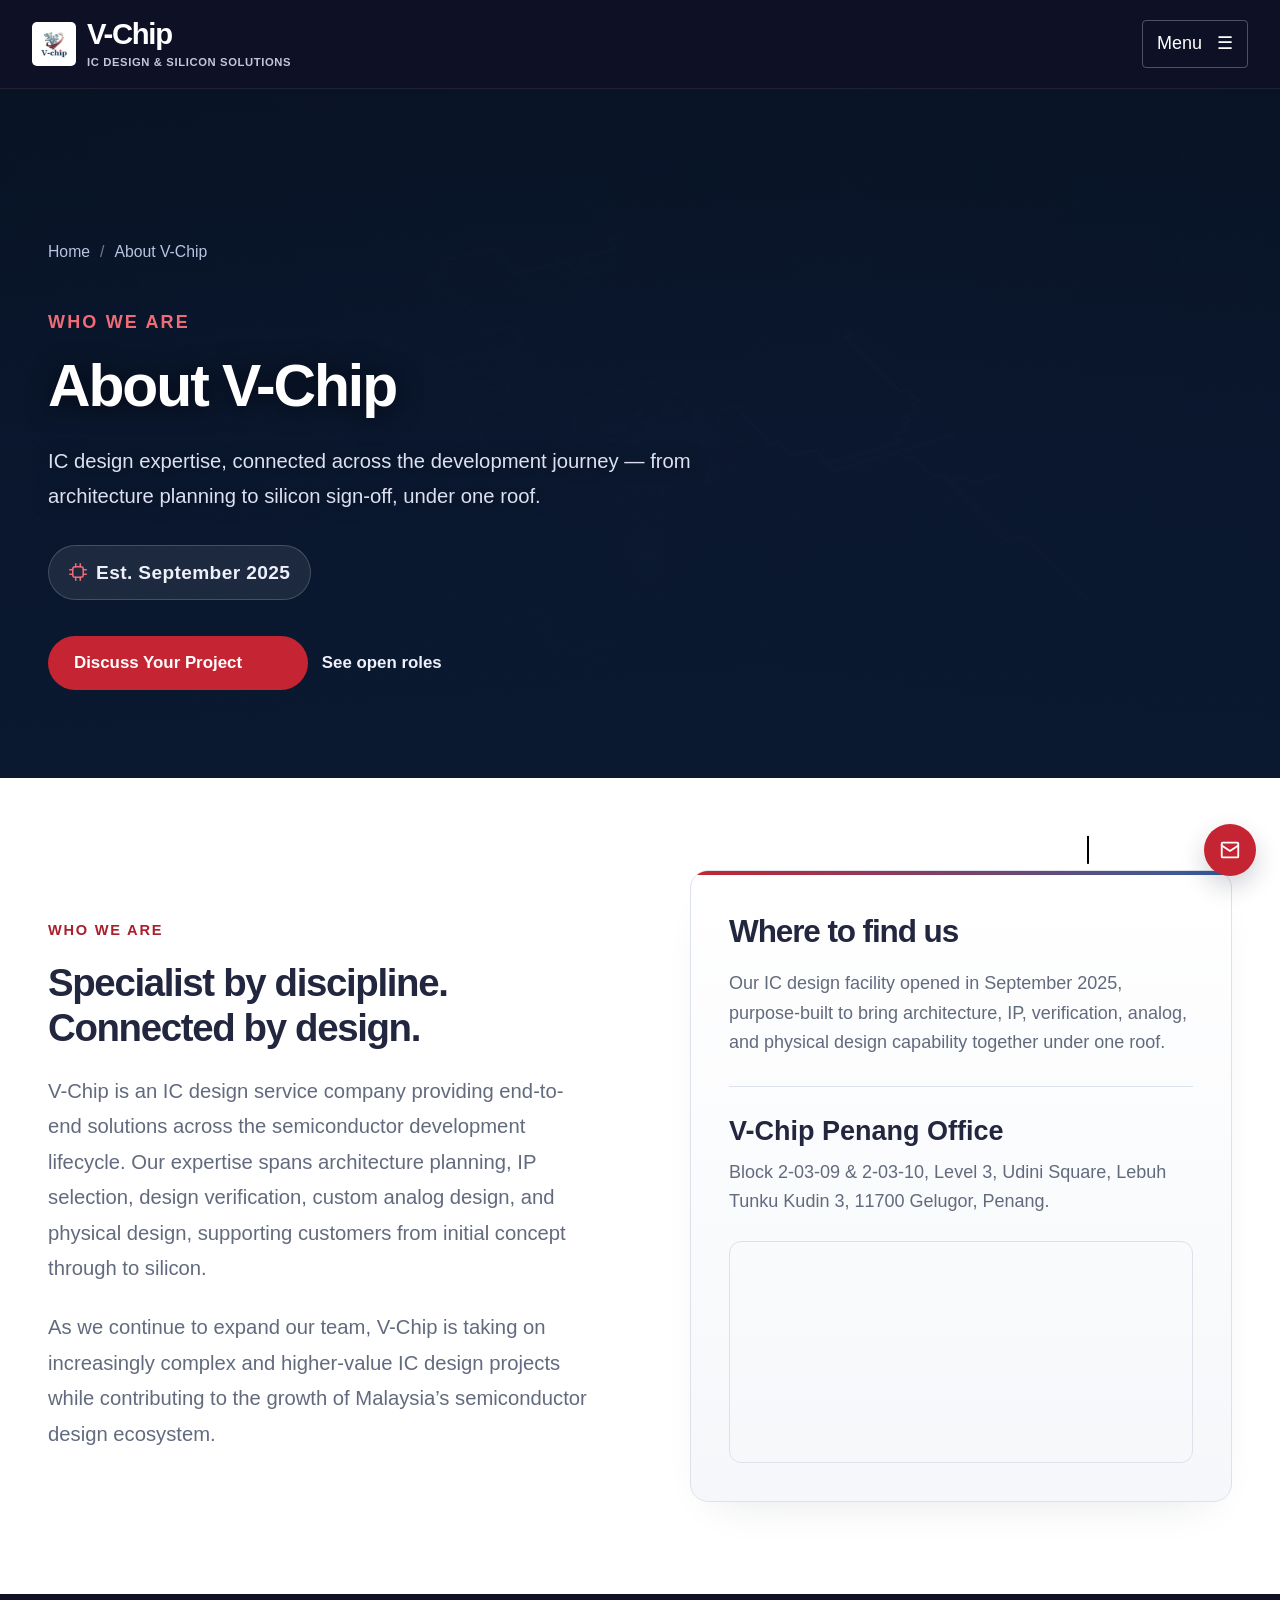
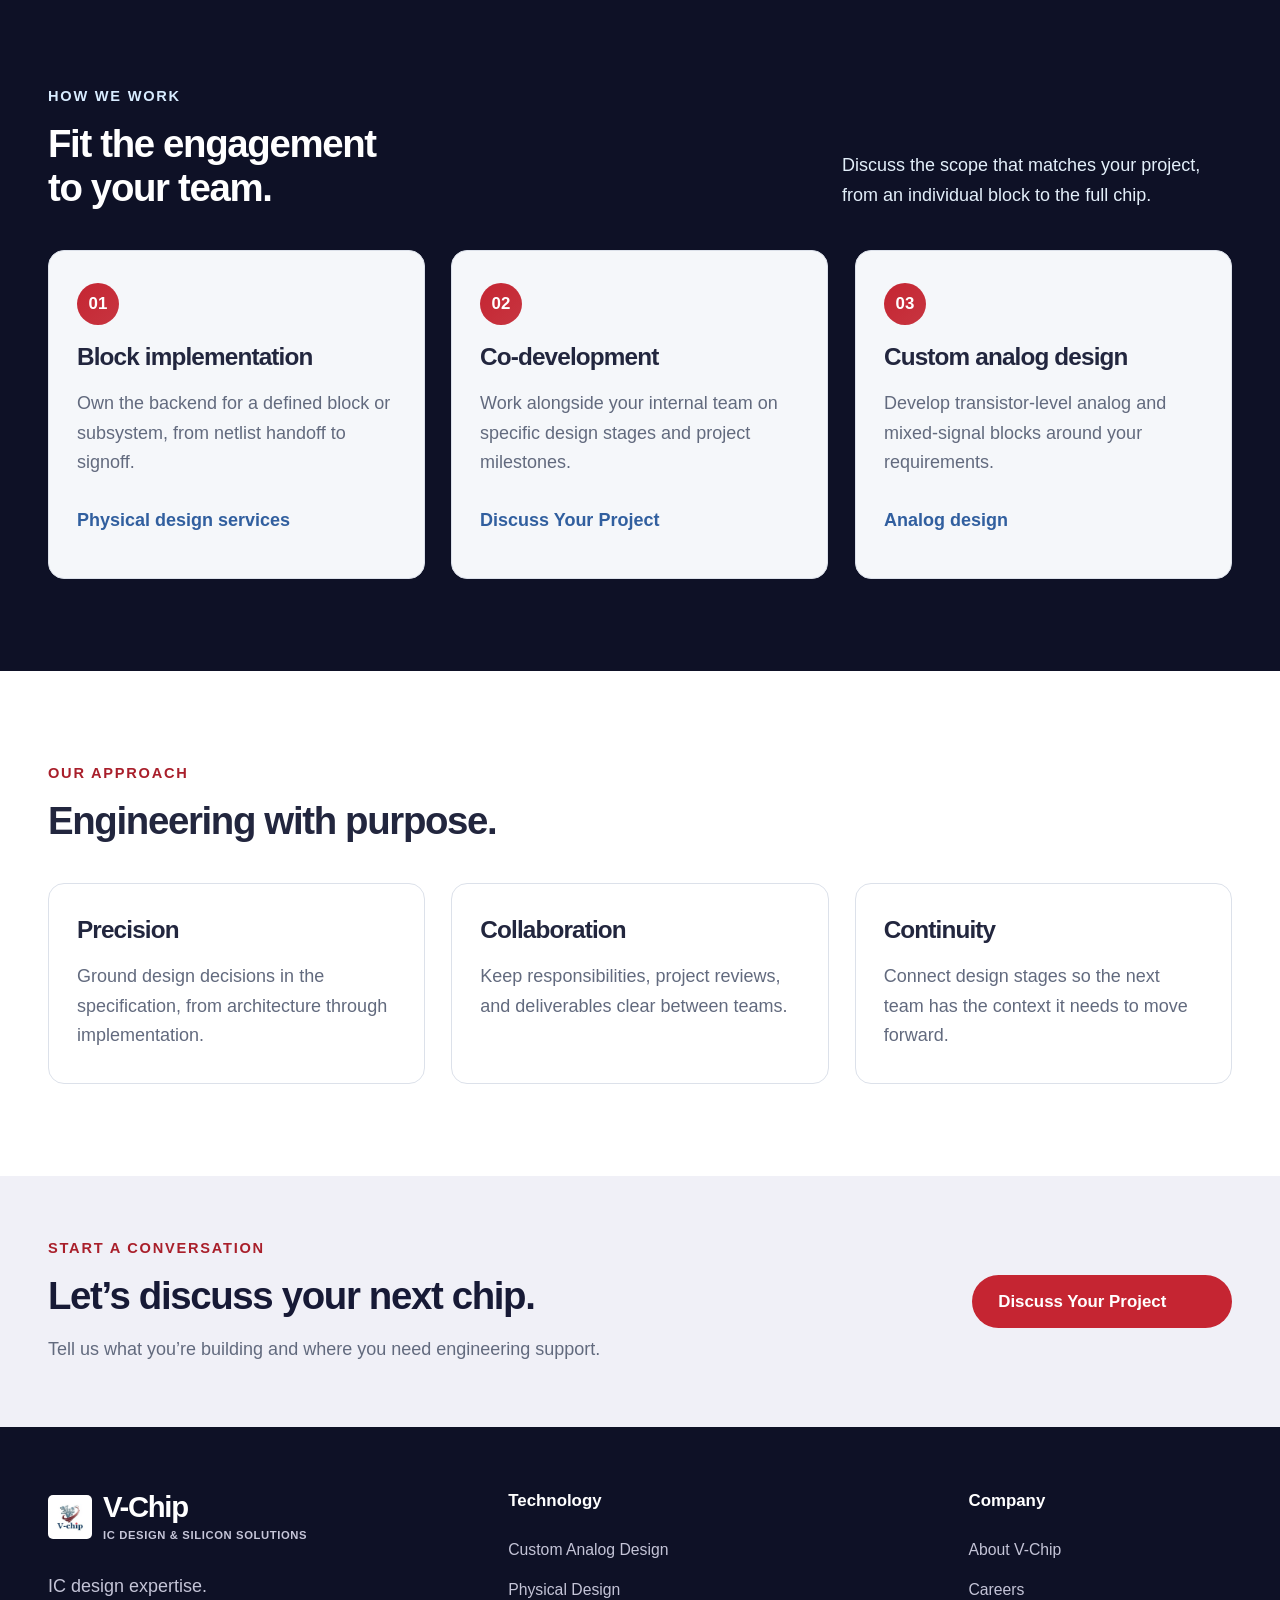
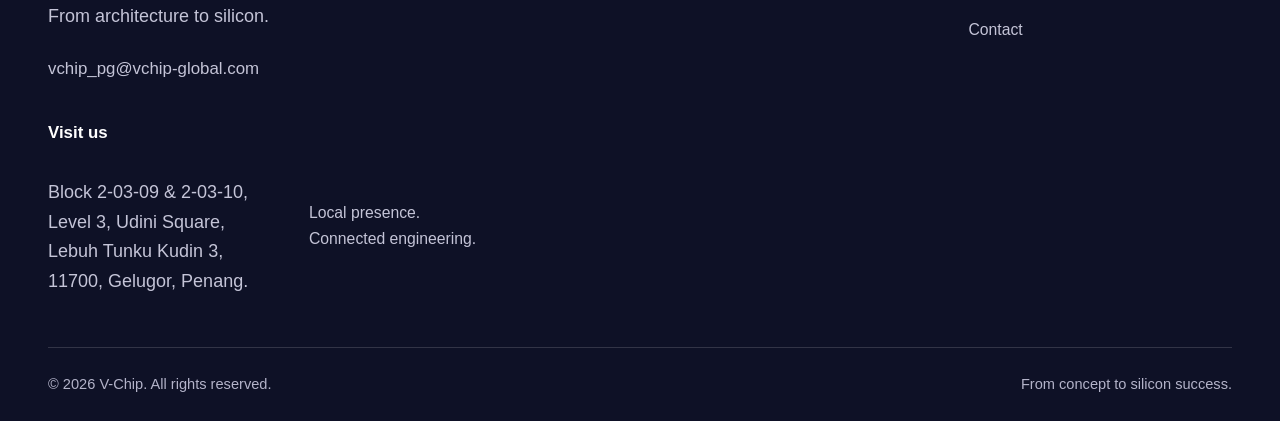
==== about.html @ e82d1b98 "CHange about page" ====
<!DOCTYPE html>
<html lang="en">
  <head>
    <meta charset="utf-8">
    <meta name="viewport" content="width=device-width,initial-scale=1">
    <title>About V-Chip | V-Chip</title>
    <meta
      name="description"
      content="Meet V-Chip, an IC design and silicon solutions company offering turnkey and co-development engagement models across the full chip development lifecycle."
   >
    <meta name="theme-color" content="#102d50">
    <link rel="icon" type="image/png" href="assets/images/favicon.png">
    <link rel="stylesheet" href="styles.css">
    <script src="site.js" defer></script>
  </head>
  <body>
    <a class="skip-link" href="#main">Skip to content</a>
    <header class="site-header">
      <div class="container header-inner">
        <a class="brand" href="index.html" aria-label="V-Chip home"
          ><img
            src="assets/images/vchip-logo.jpeg"
            alt=""
            width="44"
            height="44"
         ><span
            >V-Chip<span class="brand-caption"
              >IC DESIGN &amp; SILICON SOLUTIONS</span
            ></span
          ></a
        >
        <button
          class="menu-toggle"
          type="button"
          aria-expanded="false"
          aria-controls="site-navigation"
          hidden
        >
          Menu <span aria-hidden="true">☰</span>
        </button>
        <nav
          class="site-navigation"
          id="site-navigation"
          aria-label="Main navigation"
        >
          <div class="mobile-menu-heading">
            <span>Explore V-Chip</span
            ><button type="button" class="menu-close" hidden>
              Close <span aria-hidden="true">×</span>
            </button>
          </div>
          <ul class="nav-list">
            <li><a href="index.html">Home</a></li>
            <li class="nav-group">
              <span class="nav-label">Technology</span
              ><button
                class="dropdown-toggle"
                type="button"
                aria-expanded="false"
                aria-controls="technology-links"
                hidden
              >
                Technology <span class="chevron" aria-hidden="true"></span>
              </button>
              <ul class="dropdown" id="technology-links">
                <li>
                  <a href="architecture-planning.html">Architecture Planning</a>
                </li>
                <li>
                  <a href="ip-selection.html">IP Selection &amp; Integration</a>
                </li>
                <li>
                  <a href="design-verification.html">Design Verification</a>
                </li>
                <li><a href="analog-design.html">Custom Analog Design</a></li>
                <li><a href="physical-design.html">Physical Design</a></li>
                <li>
                  <a href="ip-product-development.html"
                    >IP &amp; Product Development</a
                  >
                </li>
                <li><a href="chip-design.html">Chip Design Services</a></li>
              </ul>
            </li>
            <li class="nav-group section-current">
              <span class="nav-label">Company</span
              ><button
                class="dropdown-toggle"
                type="button"
                aria-expanded="false"
                aria-controls="company-links"
                hidden
              >
                Company <span class="chevron" aria-hidden="true"></span>
              </button>
              <ul class="dropdown" id="company-links">
                <li>
                  <a href="about.html" aria-current="page">About V-Chip</a>
                </li>
                <li><a href="careers.html">Careers</a></li>
              </ul>
            </li>
            <li><a href="contact.html">Contact</a></li>
          </ul>
          <a class="button button-small" href="contact.html"
            >Discuss Your Project
            <svg
              class="link-arrow"
              aria-hidden="true"
              focusable="false"
              viewBox="0 0 24 24"
            >
              <path d="M7 17 17 7M7 7h10v10"></path></svg
          ></a>
        </nav>
      </div>
    </header>
    <main id="main" tabindex="-1">
      <section class="page-hero page-hero-video page-hero-video--about">
        <video
          class="hero-video-media"
          poster="assets/images/about-hero-poster.jpg"
          autoplay
          muted
          loop
          playsinline
        >
          <source src="assets/videos/about-hero.mp4" type="video/mp4">
        </video>
        <div class="container">
          <nav class="breadcrumb" aria-label="Breadcrumb">
            <ol>
              <li><a href="index.html">Home</a></li>
              <li aria-current="page">About V-Chip</li>
            </ol>
          </nav>
          <p class="eyebrow">Who we are</p>
          <h1>About V-Chip</h1>
          <p class="lede">
            IC design expertise, connected across the development
            journey&nbsp;&mdash; from architecture planning to silicon
            sign-off, under one roof.
          </p>
          <div class="hero-badge-row">
            <span class="hero-badge">
              <svg aria-hidden="true" viewBox="0 0 24 24">
                <rect x="5" y="5" width="14" height="14" rx="3"></rect>
                <path
                  d="M9 1v4M15 1v4M9 19v4M15 19v4M1 9h4M19 9h4M1 15h4M19 15h4"
                ></path>
              </svg>
              Est. September 2025
            </span>
          </div>
          <div class="button-row">
            <a class="button" href="contact.html"
              >Discuss Your Project
              <svg
                class="link-arrow"
                aria-hidden="true"
                focusable="false"
                viewBox="0 0 24 24"
              >
                <path d="M7 17 17 7M7 7h10v10"></path></svg
            ></a>
            <a class="hero-contact" href="careers.html"
              >See open roles
              <svg
                class="link-arrow"
                aria-hidden="true"
                focusable="false"
                viewBox="0 0 24 24"
              >
                <path d="M7 17 17 7M7 7h10v10"></path></svg
            ></a>
          </div>
        </div>
      </section>
      <section class="section">
        <div class="container company-grid">
          <div>
            <p class="eyebrow">Who we are</p>
            <h2>Specialist by discipline.<br>Connected by design.</h2>
            <p class="section-copy">
              V-Chip is an IC design service company
              providing end-to-end solutions across the semiconductor development lifecycle.
              Our expertise spans architecture planning, IP selection, design verification,
              custom analog design, and physical design, supporting customers from
              initial concept through to silicon.
            </p>
            <p class="section-copy">
              As we continue to expand our team,
              V-Chip is taking on increasingly complex and
              higher-value IC design projects while contributing
              to the growth of Malaysia’s semiconductor design ecosystem.
            </p>
          </div>
          <div class="company-facts">
            <h2>Where to find us</h2>
            <p>
              Our IC design facility opened in September 2025,
              purpose-built to bring architecture, IP, verification, analog,
              and physical design capability together under one roof.
            </p>
            <div class="location-note">
              <strong>V-Chip Penang Office</strong>
              <span
                >Block 2-03-09 &amp; 2-03-10, Level 3, Udini Square, Lebuh
                Tunku Kudin 3, 11700 Gelugor, Penang.</span
              >
              <div class="location-map">
                <iframe
                  src="https://www.google.com/maps?q=Block+2-03-09+%26+2-03-10%2C+Level+3%2C+Udini+Square%2C+Lebuh+Tunku+Kudin+3%2C+11700+Gelugor%2C+Penang&output=embed"
                  loading="lazy"
                  referrerpolicy="no-referrer-when-downgrade"
                  title="Map showing the V-Chip Penang office at Udini Square, Gelugor"
                ></iframe>
              </div>
            </div>
          </div>
        </div>
      </section>
      <section class="section section-band-blue section-band-navy">
        <div class="container">
          <div class="section-heading">
            <div>
              <p class="eyebrow">How we work</p>
              <h2>Fit the engagement<br>to your team.</h2>
            </div>
            <p>
              Discuss the scope that matches your project, from an individual
              block to the full chip.
            </p>
          </div>
          <div class="engagement-grid engagement-grid--cards">
            <article>
              <span class="step-number">01</span>
              <h3>Block implementation</h3>
              <p>
                Own the backend for a defined block or subsystem, 
                from netlist handoff to signoff.
              </p>
              <a class="text-link" href="physical-design.html"
                >Physical design services
                <svg
                  class="link-arrow"
                  aria-hidden="true"
                  focusable="false"
                  viewBox="0 0 24 24"
                >
                  <path d="M7 17 17 7M7 7h10v10"></path></svg
              ></a>
            </article>
            <article>
              <span class="step-number">02</span>
              <h3>Co-development</h3>
              <p>
                Work alongside your internal team on specific design stages and
                project milestones.
              </p>
              <a class="text-link" href="contact.html"
                >Discuss Your Project
                <svg
                  class="link-arrow"
                  aria-hidden="true"
                  focusable="false"
                  viewBox="0 0 24 24"
                >
                  <path d="M7 17 17 7M7 7h10v10"></path></svg
              ></a>
            </article>
            <article>
              <span class="step-number">03</span>
              <h3>Custom analog design</h3>
              <p>
                Develop transistor-level analog and mixed-signal blocks around
                your requirements.
              </p>
              <a class="text-link" href="analog-design.html"
                >Analog design
                <svg
                  class="link-arrow"
                  aria-hidden="true"
                  focusable="false"
                  viewBox="0 0 24 24"
                >
                  <path d="M7 17 17 7M7 7h10v10"></path></svg
              ></a>
            </article>
          </div>
        </div>
      </section>
      <section class="section">
        <div class="container">
          <div class="section-heading">
            <div>
              <p class="eyebrow">Our approach</p>
              <h2>Engineering with purpose.</h2>
            </div>
          </div>
          <div class="engagement-grid engagement-grid--cards engagement-grid--values">
            <article>
              <h3>Precision</h3>
              <p>
                Ground design decisions in the specification, from architecture
                through implementation.
              </p>
            </article>
            <article>
              <h3>Collaboration</h3>
              <p>
                Keep responsibilities, project reviews, and deliverables clear
                between teams.
              </p>
            </article>
            <article>
              <h3>Continuity</h3>
              <p>
                Connect design stages so the next team has the context it needs
                to move forward.
              </p>
            </article>
          </div>
        </div>
      </section>
      <section class="cta-band">
        <div class="container cta-inner">
          <div>
            <p class="eyebrow">Start a conversation</p>
            <h2>Let’s discuss your next chip.</h2>
            <p>
              Tell us what you’re building and where you need engineering
              support.
            </p>
          </div>
          <a class="button" href="contact.html"
            >Discuss Your Project
            <svg
              class="link-arrow"
              aria-hidden="true"
              focusable="false"
              viewBox="0 0 24 24"
            >
              <path d="M7 17 17 7M7 7h10v10"></path></svg
          ></a>
        </div>
      </section>
    </main>
    <footer class="site-footer">
      <div class="container">
        <div class="footer-grid">
          <div class="footer-brand">
            <a class="brand" href="index.html" aria-label="V-Chip home"
              ><img
                src="assets/images/vchip-logo.jpeg"
                alt=""
                width="44"
                height="44"
             ><span
                >V-Chip<span class="brand-caption"
                  >IC DESIGN &amp; SILICON SOLUTIONS</span
                ></span
              ></a
            >
            <p>IC design expertise.<br>From architecture to silicon.</p>
            <a
              class="footer-email"
              href="mailto:vchip_pg@vchip-global.com?subject=V-Chip%20Project%20Enquiry"
              >vchip_pg@vchip-global.com</a
            >
          </div>
          <div>
            <h2>Technology</h2>
            <ul>
              <li>
                <a href="architecture-planning.html">Architecture Planning</a>
              </li>
              <li>
                <a href="ip-selection.html">IP Selection &amp; Integration</a>
              </li>
              <li>
                <a href="design-verification.html">Design Verification</a>
              </li>
              <li><a href="analog-design.html">Custom Analog Design</a></li>
              <li><a href="physical-design.html">Physical Design</a></li>
              <li>
                <a href="ip-product-development.html"
                  >IP &amp; Product Development</a
                >
              </li>
              <li><a href="chip-design.html">Chip Design Services</a></li>
            </ul>
          </div>
          <div>
            <h2>Company</h2>
            <ul>
              <li><a href="about.html">About V-Chip</a></li>
              <li><a href="careers.html">Careers</a></li>
              <li><a href="contact.html">Contact</a></li>
            </ul>
          </div>
          <div>
            <h2>Visit us</h2>
            <p>Block 2-03-09 & 2-03-10, Level 3, Udini Square, Lebuh Tunku Kudin 3, 11700, Gelugor, Penang.</p>
            <p class="footer-location">
              Local presence.<br>Connected engineering.
            </p>
          </div>
        </div>
        <div class="footer-bottom">
          <p>© 2026 V-Chip. All rights reserved.</p>
          <span>From concept to silicon success.</span>
        </div>
      </div>
    </footer>
    <span class="floating-contact-label" aria-hidden="true"
      ><span class="floating-contact-label-text">Contact Us</span></span
    >
    <div class="floating-actions">
      <button
        class="floating-action floating-top"
        type="button"
        data-scroll-top
        aria-label="Scroll to top"
        hidden
      >
        <svg aria-hidden="true" viewBox="0 0 24 24">
          <path d="M12 19V5M5 12l7-7 7 7"></path>
        </svg>
      </button>
      <a
        class="floating-action floating-contact"
        href="contact.html"
        aria-label="Contact us"
      >
        <svg aria-hidden="true" viewBox="0 0 24 24">
          <path
            d="M4 4h16a1 1 0 0 1 1 1v14a1 1 0 0 1-1 1H4a1 1 0 0 1-1-1V5a1 1 0 0 1 1-1Z"
          ></path>
          <path d="m3 7 9 6 9-6"></path>
        </svg>
      </a>
    </div>
  </body>
</html>
---- styles.css ----
:root {
  --font-primary: "Segoe UI", Arial, sans-serif;
  --navy: #102d50;
  --navy-dark: #0a2039;
  --blue: #225d96;
  --blue-light: #c7ddf2;
  --red: #a8252d;
  --red-hover: #891b22;
  --text: #172c43;
  --muted: #526477;
  --line: #d7e1e9;
  --surface: #f3f7fa;
  --white: #fff;
  --radius: 6px;
  --container: 1240px;
  --motion-fast: 180ms ease;
  --motion-smooth: 260ms cubic-bezier(0.2, 0.7, 0.2, 1);
  --motion-reveal: 3s cubic-bezier(0.2, 0.7, 0.2, 1);
}
*,
*::before,
*::after {
  box-sizing: border-box;
}
html {
  font-size: 112.5%;
  scroll-behavior: smooth;
  scroll-padding-top: 7rem;
}
body {
  margin: 0;
  font-family: var(--font-primary);
  font-size: 1rem;
  line-height: 1.65;
  color: var(--text);
  background: var(--white);
}
body.menu-open {
  overflow: hidden;
}
@media (max-width: 480px) {
  html {
    font-size: 106.25%;
  }
}
h1,
h2,
h3,
p,
figure,
ul,
ol,
dl,
dd {
  margin: 0;
}
h1,
h2,
h3 {
  line-height: 1.15;
  font-weight: 650;
  letter-spacing: -0.035em;
  text-wrap: balance;
}
h1 {
  font-size: clamp(2.5rem, 4.6vw, 4.5rem);
}
h2 {
  font-size: clamp(2rem, 3vw, 3rem);
}
h3 {
  font-size: 1.35rem;
  letter-spacing: -0.025em;
}
a {
  color: inherit;
  text-decoration: none;
}
button,
input,
select,
textarea {
  font: inherit;
  color: inherit;
}
button {
  cursor: pointer;
}
img {
  display: block;
  max-width: 100%;
  height: auto;
}
button,
a {
  -webkit-tap-highlight-color: transparent;
}
[hidden] {
  display: none !important;
}
:focus-visible {
  outline: 3px solid #2675b9;
  outline-offset: 5px;
  border-radius: 2px;
}
.site-footer :focus-visible,
.cta-band :focus-visible {
  outline-color: #9dccfa;
}
main:focus {
  outline: none;
}
.container {
  width: min(var(--container), calc(100% - 96px));
  margin-inline: auto;
}
.section {
  padding-block: 92px;
}
.section-tint,
.news-section {
  background: var(--surface);
}
.eyebrow {
  display: flex;
  align-items: center;
  gap: 12px;
  color: var(--blue);
  font-size: 0.8125rem;
  font-weight: 700;
  letter-spacing: 0.12em;
  line-height: 1.5;
  text-transform: uppercase;
  margin-bottom: 20px;
}
.eyebrow-line {
  width: 26px;
  height: 2px;
  background: var(--red);
}
.lede,
.section-copy {
  font-size: 1.125rem;
  color: var(--muted);
  line-height: 1.75;
}
.section-copy {
  margin-top: 24px;
  max-width: 55ch;
}
.section-heading {
  display: flex;
  justify-content: space-between;
  align-items: flex-end;
  gap: 48px;
  margin-bottom: 40px;
}
.section-heading > p {
  color: var(--muted);
  max-width: 390px;
}
.section-heading .eyebrow {
  margin-bottom: 14px;
}
.text-link {
  display: inline-flex;
  align-items: center;
  gap: 20px;
  padding-block: 10px;
  min-height: 44px;
  font-weight: 650;
  color: var(--blue);
  transition:
    color var(--motion-fast),
    transform var(--motion-smooth);
}
.text-link:hover {
  text-decoration: underline;
  text-underline-offset: 5px;
  transform: translateX(3px);
}
.button {
  display: inline-flex;
  align-items: center;
  justify-content: center;
  gap: 22px;
  min-height: 50px;
  padding: 13px 22px;
  border: 1px solid transparent;
  border-radius: var(--radius);
  background: var(--red);
  color: #fff;
  font-weight: 650;
  font-size: 0.9375rem;
  line-height: 1.4;
  text-align: center;
  transition:
    color var(--motion-fast),
    background-color var(--motion-fast),
    border-color var(--motion-fast),
    box-shadow var(--motion-smooth),
    transform var(--motion-smooth);
}
.button:hover {
  background: var(--red-hover);
  box-shadow: 0 8px 20px #171a3624;
  transform: translateY(-2px);
}
.button:active {
  box-shadow: none;
  transform: translateY(0);
}
.button-secondary {
  color: var(--navy);
  border-color: #aebecb;
  background: transparent;
}
.button-secondary:hover {
  background: #e7eff5;
}
.button-small {
  font-size: 0.875rem;
  padding: 12px 17px;
  min-height: 44px;
  gap: 14px;
}
.button-row {
  display: flex;
  gap: 14px;
  flex-wrap: wrap;
}
.skip-link {
  position: fixed;
  top: 10px;
  left: 20px;
  z-index: 200;
  padding: 12px 20px;
  background: #fff;
  color: var(--navy);
  transform: translateY(-160%);
  box-shadow: 0 2px 12px #102d5020;
  transition: transform var(--motion-smooth);
}
.skip-link:focus {
  transform: translateY(0);
}
/* Progressive navigation: all links remain visible when scripts are unavailable. */
.site-header {
  position: relative;
  z-index: 50;
  background: #fff;
  border-bottom: 1px solid var(--line);
}
.site-header.enhanced {
  position: sticky;
  top: 0;
}
.site-header .container {
  width: 100%;
  max-width: none;
  margin-inline: 0;
  padding-inline: 32px;
}
.header-inner {
  display: flex;
  align-items: center;
  justify-content: space-between;
  gap: 28px;
  min-height: 88px;
}
.brand {
  display: inline-flex;
  align-items: center;
  gap: 11px;
  flex-shrink: 0;
  font-size: 1.625rem;
  font-weight: 750;
  line-height: 1.1;
  letter-spacing: -0.045em;
}
.brand img {
  width: 44px;
  height: 44px;
  object-fit: contain;
  border-radius: 3px;
}
.brand-caption {
  display: block;
  margin-top: 5px;
  font-size: 0.625rem;
  letter-spacing: 0.055em;
  font-weight: 650;
  line-height: 1.3;
}
.site-navigation {
  display: flex;
  align-items: center;
  gap: 25px;
}
.nav-list,
.dropdown {
  list-style: none;
  padding: 0;
}
.nav-list {
  display: flex;
  align-items: flex-start;
  gap: 21px;
}
.nav-list > li > a,
.nav-label,
.dropdown-toggle {
  display: flex;
  align-items: center;
  gap: 8px;
  min-height: 48px;
  padding: 8px 0;
  font-size: 0.9375rem;
  font-weight: 550;
  white-space: nowrap;
  transition: color var(--motion-fast);
}
.dropdown-toggle {
  border: 0;
  background: none;
}
.nav-label {
  font-weight: 700;
}
.nav-group {
  position: relative;
}
.chevron {
  width: 6px;
  height: 6px;
  border-right: 1.5px solid;
  border-bottom: 1.5px solid;
  transform: rotate(45deg);
  margin: -3px 2px 0 3px;
  transition:
    transform var(--motion-smooth),
    margin var(--motion-smooth);
}
.dropdown-toggle[aria-expanded="true"] .chevron {
  transform: rotate(225deg);
  margin-top: 3px;
}
.nav-list a:hover,
.dropdown-toggle:hover {
  color: var(--red);
}
.nav-list a[aria-current="page"] {
  color: var(--red);
  text-decoration: underline;
  text-decoration-thickness: 2px;
  text-underline-offset: 8px;
}
.section-current > .dropdown-toggle {
  color: var(--red);
}
.dropdown a {
  display: block;
  font-size: 0.9375rem;
  padding: 10px 14px;
  min-height: 44px;
  border-radius: 3px;
  transition:
    color var(--motion-fast),
    background-color var(--motion-fast),
    transform var(--motion-smooth);
}
.dropdown a:hover {
  background: var(--surface);
  transform: translateX(3px);
}
.enhanced .nav-label {
  display: none;
}
.enhanced .nav-list {
  align-items: center;
}
.enhanced .dropdown {
  position: absolute;
  top: calc(100% + 10px);
  left: -18px;
  width: 300px;
  max-height: calc(100dvh - 120px);
  overflow: auto;
  background: #fff;
  padding: 10px;
  border: 1px solid var(--line);
  border-radius: var(--radius);
  box-shadow: 0 14px 35px #102d501a;
}
.menu-toggle,
.mobile-menu-heading {
  display: none;
}
.site-header:not(.enhanced) .header-inner {
  align-items: flex-start;
  padding-block: 24px;
  flex-wrap: wrap;
}
.site-header:not(.enhanced) .site-navigation {
  align-items: flex-start;
  flex-wrap: wrap;
}
.site-header:not(.enhanced) .nav-list {
  flex-wrap: wrap;
}
.site-header:not(.enhanced) .dropdown {
  padding-left: 10px;
  border-left: 1px solid var(--line);
}
/* Homepage */
.home-hero {
  background: linear-gradient(110deg, #fff 38%, #f2f6fa 100%);
  padding: 72px 0 64px;
}
.hero-grid {
  display: grid;
  grid-template-columns: 1.08fr 1fr;
  gap: 60px;
  align-items: center;
}
.hero-copy h1 {
  font-size: clamp(2.75rem, 4.7vw, 4.5rem);
  letter-spacing: -0.055em;
  line-height: 1.08;
}
.hero-copy h1 span {
  color: var(--blue);
}
.hero-copy .lede {
  margin: 26px 0 30px;
  max-width: 48ch;
}
.hero-location {
  margin-top: 32px;
  font-size: 0.875rem;
  color: var(--muted);
}
.hero-location span {
  margin-right: 7px;
  color: var(--blue);
}
.hero-diagram {
  background: var(--navy);
  color: #c6d9ed;
  border-radius: 8px;
  box-shadow: 0 18px 40px #102d5012;
  overflow: hidden;
}
.diagram-heading {
  display: flex;
  justify-content: space-between;
  gap: 16px;
  padding: 23px 25px 18px;
  border-bottom: 1px solid #345578;
  font: 600 0.6875rem/1.5 var(--font-primary);
  letter-spacing: 0.055em;
}
.hero-diagram img {
  width: 100%;
}
.hero-diagram figcaption {
  border-top: 1px solid #345578;
  padding: 18px 25px;
  font-size: 0.875rem;
}
.highlights {
  border-block: 1px solid var(--line);
}
.highlights-grid {
  display: grid;
  grid-template-columns: repeat(3, 1fr);
  padding-block: 30px;
}
.highlights-grid > div {
  padding-left: 30px;
  border-left: 1px solid var(--line);
}
.highlights-grid > div:first-child {
  padding-left: 0;
  border-left: 0;
}
.highlight-label {
  display: block;
  color: var(--muted);
  font-size: 0.8125rem;
  margin-bottom: 5px;
}
.highlights strong {
  font-size: 1.0625rem;
  font-weight: 600;
}
.capability-grid {
  display: grid;
  grid-template-columns: repeat(3, 1fr);
  border-top: 1px solid var(--line);
  border-left: 1px solid var(--line);
}
.capability-card {
  position: relative;
  display: flex;
  flex-direction: column;
  padding: 30px;
  gap: 32px;
  border-bottom: 1px solid var(--line);
  border-right: 1px solid var(--line);
  min-height: 226px;
  transition:
    background-color var(--motion-fast),
    border-color var(--motion-fast),
    box-shadow var(--motion-smooth),
    transform var(--motion-smooth);
}
.capability-card:hover {
  background: var(--surface);
  transform: translateY(-3px);
}
.card-number {
  font-family: var(--font-primary);
  font-size: 0.75rem;
  font-weight: 600;
  color: var(--muted);
  letter-spacing: 0.06em;
}
.capability-card h3 {
  font-size: 1.35rem;
  max-width: 18ch;
  padding-right: 16px;
}
.capability-card p {
  color: var(--muted);
  margin-top: 12px;
  font-size: 0.9375rem;
}
.card-arrow {
  position: absolute;
  top: 24px;
  right: 25px;
  color: var(--blue);
  font-size: 1.5rem;
}
.capability-featured {
  grid-column: 1/-1;
  min-height: 148px;
  background: var(--navy);
  color: #fff;
  flex-direction: row;
  align-items: center;
  gap: 65px;
}
.capability-featured:hover {
  background: var(--navy-dark);
}
.capability-featured h3 {
  max-width: none;
  font-size: 1.65rem;
}
.capability-featured .card-number,
.capability-featured p,
.capability-featured .card-arrow {
  color: var(--blue-light);
}
.capability-featured .card-arrow {
  top: 50%;
  transform: translateY(-50%);
  right: 32px;
}
.process-section {
  background: var(--navy);
  color: #fff;
}
.process-section .eyebrow {
  color: #a6c9ec;
}
.process-section .section-heading > p {
  color: #c6d9ed;
}
.process-grid {
  display: grid;
  grid-template-columns: repeat(4, 1fr);
  gap: 32px;
  padding: 0;
  list-style: none;
}
.process-grid li {
  border-top: 1px solid #597795;
  padding-top: 24px;
}
.step-number {
  display: block;
  font: 0.875rem/1.4 var(--font-primary);
  letter-spacing: 0.05em;
  color: var(--blue);
  margin-bottom: 28px;
}
.process-grid .step-number {
  color: #a6c9ec;
}
.process-grid p {
  margin-top: 16px;
  color: #c6d9ed;
}
.company-grid {
  display: grid;
  grid-template-columns: 1fr 1fr;
  align-items: center;
  gap: 100px;
}
.company-grid .text-link {
  margin-top: 22px;
}
.applications-panel {
  padding: 38px 40px;
  background: var(--surface);
  border-left: 3px solid var(--blue);
}
.applications-panel h3 {
  font-size: 1.875rem;
}
.application-list {
  display: flex;
  flex-wrap: wrap;
  gap: 10px;
  margin-top: 28px;
  padding: 0;
  list-style: none;
}
.application-list li {
  padding: 9px 14px;
  border: 1px solid #bdcddd;
  background: #fff;
  font-size: 0.9375rem;
}
.news-feature {
  display: grid;
  grid-template-columns: 230px 1fr;
  gap: 50px;
  padding: 36px 0;
  border-block: 1px solid var(--line);
}
.news-dateline {
  display: flex;
  flex-direction: column;
  align-items: flex-start;
  gap: 10px;
  color: var(--muted);
  font-size: 0.875rem;
}
.news-dateline > span:first-child {
  color: var(--red);
  font-weight: 650;
}
.news-copy h2,
.news-copy h3 {
  max-width: 800px;
  font-size: clamp(1.5rem, 2.4vw, 2rem);
  line-height: 1.3;
}
.news-copy h2 a,
.news-copy h3 a,
.breadcrumb a {
  transition: color var(--motion-fast);
}
.news-copy h2 a:hover,
.news-copy h3 a:hover {
  color: var(--red);
  text-decoration: underline;
  text-underline-offset: 5px;
}
.news-copy p {
  margin: 18px 0 12px;
  max-width: 70ch;
  color: var(--muted);
}
.cta-band {
  background: var(--navy);
  color: #fff;
  padding-block: 62px;
}
.cta-inner {
  display: flex;
  align-items: center;
  justify-content: space-between;
  gap: 48px;
}
.cta-inner .eyebrow {
  color: #a6c9ec;
  margin-bottom: 14px;
}
.cta-inner h2 {
  font-size: clamp(1.875rem, 3vw, 2.75rem);
}
.cta-inner p:not(.eyebrow) {
  color: #c6d9ed;
  margin-top: 17px;
}
.cta-inner > .button {
  flex-shrink: 0;
}
/* Inner pages */
.page-hero {
  padding-block: 34px 64px;
  background: var(--surface);
  border-bottom: 1px solid var(--line);
}
.breadcrumb ol {
  display: flex;
  flex-wrap: wrap;
  gap: 10px;
  padding: 0;
  list-style: none;
  font-size: 0.875rem;
  color: var(--muted);
  margin-bottom: 44px;
}
.breadcrumb li + li::before {
  content: "/";
  margin-right: 10px;
  color: #6e8296;
}
.breadcrumb a:hover {
  color: var(--red);
  text-decoration: underline;
}
.page-hero .eyebrow {
  margin-bottom: 16px;
}
.page-hero h1 {
  max-width: 25ch;
}
.page-hero .lede {
  max-width: 65ch;
  margin-top: 24px;
}
.service-grid {
  display: grid;
  grid-template-columns: 1.25fr 1fr;
  align-items: start;
  gap: 88px;
}
.service-copy > p:not(.eyebrow) {
  color: var(--muted);
  margin-top: 24px;
}
.service-copy h3 {
  margin-top: 34px;
}
.feature-list {
  padding: 0;
  margin-top: 22px;
  list-style: none;
}
.feature-list li {
  position: relative;
  padding: 12px 0 12px 25px;
  border-bottom: 1px solid var(--line);
}
.feature-list li::before {
  content: "";
  position: absolute;
  top: 23px;
  left: 0;
  width: 6px;
  height: 6px;
  background: var(--blue);
}
.deliverables {
  background: var(--surface);
  padding: 35px;
  border-top: 3px solid var(--blue);
}
.deliverables h2 {
  font-size: 1.75rem;
}
.fine-print {
  font-size: 0.875rem;
  color: var(--muted);
  margin-top: 24px;
}
.deliverables .text-link {
  margin-top: 18px;
}
.engagement-grid {
  display: grid;
  grid-template-columns: repeat(3, 1fr);
  gap: 36px;
  padding: 0;
  list-style: none;
}
.engagement-grid > * {
  border-top: 1px solid #b7c8d6;
  padding-top: 24px;
}
.engagement-grid p {
  color: var(--muted);
  margin-top: 18px;
}
.engagement-grid .text-link {
  margin-top: 18px;
}
.company-facts {
  position: relative;
  padding: 42px 38px 38px;
  border: 1px solid var(--line);
  border-radius: 18px;
  background: linear-gradient(180deg, #fff 0%, var(--surface) 100%);
  box-shadow: 0 20px 44px -26px #17203624;
  overflow: hidden;
  transition:
    transform var(--motion-smooth),
    box-shadow var(--motion-smooth);
}
.company-facts::before {
  content: "";
  position: absolute;
  inset: 0 0 auto 0;
  height: 4px;
  background: linear-gradient(90deg, var(--red), var(--blue));
}
.company-facts:hover {
  transform: translateY(-4px);
  box-shadow: 0 26px 52px -24px #17203630;
}
.company-facts h2 {
  font-size: 1.75rem;
}
.company-facts p {
  margin-top: 20px;
  color: var(--muted);
}
.location-note {
  display: flex;
  flex-direction: column;
  gap: 4px;
  padding-top: 22px;
  margin-top: 28px;
  border-top: 1px solid var(--line);
}
.location-note strong {
  font-size: 1.5rem;
}
.location-note span {
  color: var(--muted);
}
.contact-grid {
  display: grid;
  grid-template-columns: 1fr 1fr;
  gap: 100px;
  align-items: start;
}
.contact-details {
  margin-top: 28px;
}
.contact-details > div {
  padding-block: 18px;
  border-bottom: 1px solid var(--line);
}
.contact-details dt {
  font-size: 0.8125rem;
  color: var(--muted);
  margin-bottom: 6px;
}
.contact-details dd {
  font-size: 1.125rem;
}
.contact-details a,
.career-note a {
  color: var(--blue);
  text-decoration: underline;
  text-underline-offset: 4px;
}
.contact-details a {
  display: inline-block;
  padding-block: 4px;
}
.contact-panel {
  padding: 40px;
  background: var(--surface);
  border-top: 3px solid var(--blue);
}
.contact-panel h2 {
  font-size: 2rem;
}
.contact-panel .button {
  margin-top: 6px;
}
.contact-form {
  display: flex;
  flex-direction: column;
  gap: 18px;
  margin-top: 26px;
}
.form-field {
  display: flex;
  flex-direction: column;
  gap: 7px;
}
.form-field label {
  font-size: 0.8125rem;
  font-weight: 650;
  letter-spacing: 0.02em;
  color: var(--muted);
  text-transform: uppercase;
}
.form-field input,
.form-field textarea {
  padding: 13px 16px;
  border: 1px solid var(--line);
  border-radius: 10px;
  background: #fff;
  font-size: 0.9375rem;
  transition:
    border-color var(--motion-fast),
    box-shadow var(--motion-fast);
}
.form-field textarea {
  resize: vertical;
  min-height: 120px;
}
.form-field input:focus-visible,
.form-field textarea:focus-visible {
  outline: none;
  border-color: var(--blue);
  box-shadow: 0 0 0 3px #315f9f2e;
}
.form-honeypot {
  position: absolute;
  width: 1px;
  height: 1px;
  overflow: hidden;
  opacity: 0;
  pointer-events: none;
}
.form-consent {
  display: flex;
  align-items: flex-start;
  gap: 10px;
  margin-top: 4px;
  font-size: 0.875rem;
  color: var(--muted);
  line-height: 1.5;
}
.form-consent input {
  flex-shrink: 0;
  width: 17px;
  height: 17px;
  margin-top: 2px;
  accent-color: var(--blue);
}
.form-status {
  margin-top: 4px;
  padding: 12px 16px;
  border-radius: 10px;
  font-size: 0.875rem;
}
.form-status.is-success {
  background: #e3f3e8;
  color: #1c6b38;
}
.form-status.is-error {
  background: #fbe8e9;
  color: #9c2530;
}
.compact-callout {
  display: flex;
  justify-content: space-between;
  align-items: center;
  gap: 40px;
}
.compact-callout h2 {
  font-size: 1.875rem;
}
.compact-callout p:not(.eyebrow) {
  color: var(--muted);
  margin-top: 16px;
}
.compact-callout .button {
  flex-shrink: 0;
}
.careers-list {
  display: grid;
  grid-template-columns: repeat(3, 1fr);
  align-items: start;
  gap: 22px;
  padding: 0;
  margin-top: 8px;
  list-style: none;
}
.career-item {
  display: flex;
  flex-direction: column;
}
.career-row {
  display: flex;
  flex-direction: column;
  align-items: flex-start;
  width: 100%;
  height: 100%;
  gap: 8px;
  padding: 30px 26px 26px;
  border: 1px solid var(--line);
  border-radius: 16px;
  background: #fff;
  box-shadow: 0 10px 26px -22px #17203614;
  font: inherit;
  color: inherit;
  text-align: left;
  cursor: pointer;
  transition:
    background-color var(--motion-fast),
    border-color var(--motion-fast),
    box-shadow var(--motion-smooth),
    transform var(--motion-smooth);
}
.career-row:hover,
.career-row[aria-expanded="true"] {
  background: var(--blue);
  border-color: var(--blue);
  box-shadow: 0 22px 44px -24px #17203630;
}
.career-row:hover {
  transform: translateY(-6px);
}
.career-row:hover .career-title,
.career-row:hover .career-location,
.career-row:hover .career-toggle,
.career-row[aria-expanded="true"] .career-title,
.career-row[aria-expanded="true"] .career-location,
.career-row[aria-expanded="true"] .career-toggle {
  color: #fff;
}
.career-row[aria-expanded="true"] {
  border-bottom-left-radius: 0;
  border-bottom-right-radius: 0;
}
.career-icon {
  display: inline-flex;
  align-items: center;
  justify-content: center;
  width: 46px;
  height: 46px;
  margin-bottom: 8px;
  border-radius: 12px;
  background: var(--blue-light);
  color: var(--blue);
  transition:
    background-color var(--motion-smooth),
    color var(--motion-smooth);
}
.career-icon svg {
  width: 22px;
  height: 22px;
  fill: none;
  stroke: currentColor;
  stroke-width: 1.8;
  stroke-linecap: round;
  stroke-linejoin: round;
}
.career-row:hover .career-icon {
  background: #fff;
  color: var(--blue);
}
.career-title {
  font-size: 1.125rem;
  font-weight: 600;
  transition: color var(--motion-fast);
}
.career-location {
  display: inline-flex;
  align-items: center;
  gap: 6px;
  color: var(--muted);
  font-size: 0.9375rem;
  transition: color var(--motion-fast);
}
.career-location svg {
  width: 14px;
  height: 14px;
  fill: none;
  stroke: currentColor;
  stroke-width: 2;
}
.career-toggle {
  display: inline-flex;
  align-items: center;
  gap: 8px;
  margin-top: auto;
  padding-top: 18px;
  color: var(--blue);
  font-size: 1.0625rem;
  font-weight: 700;
  transition: color var(--motion-fast);
}
.career-chevron {
  width: 18px;
  height: 18px;
  fill: none;
  stroke: currentColor;
  stroke-width: 2.2;
  stroke-linecap: round;
  stroke-linejoin: round;
  transition: transform var(--motion-smooth);
}
.career-row[aria-expanded="true"] .career-chevron {
  transform: rotate(180deg);
}
.career-jd {
  display: grid;
  grid-template-rows: 0fr;
  overflow: hidden;
  border: 1px solid var(--line);
  border-top: none;
  border-radius: 0 0 16px 16px;
  background: #fff;
  transition: grid-template-rows var(--motion-smooth);
}
.career-jd.is-open {
  grid-template-rows: 1fr;
}
.career-jd-inner {
  min-height: 0;
  overflow: hidden;
  padding: 0 26px;
}
.career-jd.is-open .career-jd-inner {
  padding: 4px 26px 26px;
}
.career-jd h4 {
  margin-top: 18px;
  color: var(--text);
  font-size: 0.9375rem;
  font-weight: 700;
}
.career-jd h4:first-child {
  margin-top: 4px;
}
.career-jd ul {
  margin: 10px 0 0;
  padding-left: 20px;
  color: var(--muted);
  font-size: 0.875rem;
  line-height: 1.55;
}
.career-jd li {
  margin-bottom: 6px;
}
.career-jd p {
  margin-top: 4px;
  color: var(--muted);
  font-size: 0.9375rem;
  line-height: 1.55;
}
.career-action {
  display: inline-flex;
  align-items: center;
  gap: 8px;
  margin-top: 18px;
  color: var(--blue);
  font-size: 1.0625rem;
  font-weight: 700;
  transition: color var(--motion-fast);
}
.career-note {
  font-size: 0.9375rem;
  color: var(--muted);
  margin-block: 24px;
}
/* Footer */
.site-footer {
  padding: 64px 0 25px;
  background: var(--navy-dark);
  color: #c2d2e2;
}
.footer-grid {
  display: grid;
  grid-template-columns: 1.4fr 1.4fr 0.75fr 1fr;
  gap: 45px;
}
.footer-grid > div {
  min-width: 0;
}
.site-footer .brand {
  color: #fff;
}
.footer-brand p {
  margin-top: 24px;
}
.site-footer h2 {
  color: #fff;
  font-size: 0.9375rem;
  font-weight: 650;
  letter-spacing: 0;
  margin-bottom: 20px;
}
.site-footer ul {
  list-style: none;
  padding: 0;
}
.site-footer li a {
  display: inline-block;
  padding-block: 7px;
  font-size: 0.875rem;
}
.site-footer a {
  transition: color var(--motion-fast);
}
.site-footer a:hover {
  color: #fff;
  text-decoration: underline;
  text-underline-offset: 4px;
}
.site-footer .brand:hover {
  text-decoration: none;
}
.footer-email {
  display: inline-block;
  margin-top: 15px;
  padding-block: 8px;
  overflow-wrap: anywhere;
  font-size: 0.9375rem;
}
.site-footer a[href^="tel"] {
  display: inline-block;
  padding-block: 8px;
  margin-top: 8px;
}
.footer-location {
  margin-top: 22px;
  font-size: 0.875rem;
}
.footer-bottom {
  display: flex;
  justify-content: space-between;
  gap: 24px;
  margin-top: 50px;
  padding-top: 24px;
  border-top: 1px solid #36516d;
  color: #aebfd0;
  font-size: 0.8125rem;
}
@media (max-width: 1200px) {
  .container {
    width: calc(100% - 64px);
  }
  .header-inner {
    gap: 18px;
  }
  .site-navigation {
    gap: 18px;
  }
  .nav-list {
    gap: 17px;
  }
  .brand-caption {
    display: none;
  }
  .hero-grid {
    gap: 35px;
  }
  .company-grid,
  .contact-grid {
    gap: 60px;
  }
  .careers-list {
    grid-template-columns: repeat(2, 1fr);
  }
}
@media (max-width: 1300px) {
  .header-inner {
    min-height: 76px;
  }
  .enhanced .menu-toggle {
    display: flex;
    align-items: center;
    gap: 15px;
    background: none;
    border: 1px solid var(--line);
    border-radius: 4px;
    min-height: 44px;
    padding: 8px 14px;
  }
  .enhanced .site-navigation {
    display: none;
  }
  .enhanced.menu-open .site-navigation {
    display: block;
    position: fixed;
    inset: 0;
    z-index: 100;
    overflow-y: auto;
    overscroll-behavior: contain;
    background: #fff;
    padding: 22px 32px 40px;
  }
  .enhanced .mobile-menu-heading {
    display: flex;
    justify-content: space-between;
    align-items: center;
    gap: 20px;
    padding-bottom: 20px;
    border-bottom: 1px solid var(--line);
    margin-bottom: 15px;
    font-weight: 650;
  }
  .menu-close {
    background: none;
    border: 1px solid var(--line);
    border-radius: 4px;
    padding: 8px 14px;
    min-height: 44px;
  }
  .menu-close span {
    margin-left: 10px;
    font-size: 1.375rem;
  }
  .enhanced .nav-list {
    display: block;
  }
  .enhanced .nav-list > li > a,
  .enhanced .dropdown-toggle {
    width: 100%;
    min-height: 54px;
    font-size: 1.125rem;
    justify-content: space-between;
    padding-inline: 12px;
  }
  .enhanced .dropdown {
    position: static;
    box-shadow: none;
    border: 0;
    border-left: 2px solid var(--line);
    border-radius: 0;
    width: calc(100% - 12px);
    max-height: none;
    margin: 5px 0 15px 12px;
    padding: 0 12px;
  }
  .enhanced .site-navigation > .button {
    margin: 24px 0 0 12px;
  }
  .hero-grid {
    gap: 30px;
  }
  .hero-copy h1 {
    font-size: 3.25rem;
  }
  .hero-copy .lede {
    font-size: 1rem;
  }
  .hero-copy .button-row {
    flex-direction: column;
    align-items: flex-start;
  }
  .service-grid {
    gap: 45px;
  }
  .footer-grid {
    grid-template-columns: 1.3fr 1.3fr 0.8fr;
    gap: 32px;
  }
  .footer-grid > div:last-child {
    display: grid;
    grid-template-columns: minmax(0, 1fr) auto;
    gap: 16px 32px;
    align-items: start;
  }
  .footer-grid > div:last-child h2 {
    grid-column: 1 / -1;
  }

  .footer-address {
    min-width: 0;
    overflow-wrap: break-word;
  }

  .site-footer a[href^="tel"] {
    white-space: nowrap;
}
}
@media (max-width: 800px) {
  .section {
    padding-block: 64px;
  }
  .hero-grid {
    grid-template-columns: 1fr;
    gap: 40px;
  }
  .home-hero {
    padding-block: 48px;
  }
  .hero-copy h1 {
    font-size: clamp(2.75rem, 7vw, 3.875rem);
  }
  .hero-copy .lede {
    font-size: 1.125rem;
    max-width: 55ch;
  }
  .hero-copy .button-row {
    flex-direction: row;
  }
  .hero-diagram {
    width: 100%;
    max-width: 600px;
    justify-self: center;
  }
  .highlights-grid {
    gap: 20px;
  }
  .highlights-grid > div {
    padding-left: 20px;
  }
  .section-heading {
    align-items: flex-start;
    flex-direction: column;
    gap: 24px;
  }
  .section-heading > p {
    max-width: 55ch;
  }
  .capability-grid {
    grid-template-columns: repeat(2, 1fr);
  }
  .capability-featured {
    gap: 25px;
    flex-direction: column;
    align-items: flex-start;
  }
  .process-grid {
    grid-template-columns: 1fr 1fr;
    gap: 36px;
  }
  .company-grid,
  .service-grid,
  .contact-grid {
    grid-template-columns: 1fr;
    gap: 40px;
  }
  .engagement-grid {
    grid-template-columns: 1fr;
    gap: 30px;
  }
  .engagement-grid .step-number {
    margin-bottom: 16px;
  }
  .cta-inner,
  .compact-callout {
    align-items: flex-start;
    flex-direction: column;
    gap: 28px;
  }
  .news-feature {
    grid-template-columns: 1fr;
    gap: 22px;
  }
  .news-dateline {
    flex-direction: row;
    flex-wrap: wrap;
    gap: 10px 24px;
  }
  .careers-list {
    grid-template-columns: 1fr;
  }
  .footer-grid {
    grid-template-columns: 1fr 1fr;
  }
  .footer-brand {
    grid-column: 1/-1;
  }
  .footer-bottom {
    flex-direction: column;
    gap: 10px;
  }
}
@media (max-width: 480px) {
  .container {
    width: calc(100% - 40px);
  }
  .site-header .container {
    padding-inline: 20px;
  }
  .header-inner {
    min-height: 72px;
  }
  .brand {
    font-size: 1.5rem;
  }
  .brand img {
    width: 40px;
    height: 40px;
  }
  .home-hero {
    padding-block: 38px;
  }
  .hero-copy h1 {
    font-size: 2.75rem;
  }
  .hero-copy .lede {
    font-size: 1.0625rem;
    margin-block: 22px 26px;
  }
  .hero-copy .button-row {
    flex-direction: column;
  }
  .hero-copy .button {
    width: 100%;
    justify-content: space-between;
  }
  .hero-location {
    font-size: 0.8125rem;
    margin-top: 24px;
  }
  .diagram-heading {
    padding: 16px;
    font-size: 0.625rem;
    gap: 8px;
  }
  .hero-diagram figcaption {
    padding: 16px;
    font-size: 0.8125rem;
  }
  .highlights-grid {
    grid-template-columns: 1fr;
    gap: 0;
    padding-block: 8px;
  }
  .highlights-grid > div,
  .highlights-grid > div:first-child {
    display: flex;
    justify-content: space-between;
    align-items: baseline;
    gap: 12px;
    border-left: 0;
    border-bottom: 1px solid var(--line);
    padding: 16px 0;
  }
  .highlights-grid > div:last-child {
    border-bottom: 0;
  }
  .highlights strong {
    font-size: 0.875rem;
    text-align: right;
  }
  .highlight-label {
    font-size: 0.8125rem;
    margin: 0;
  }
  .section {
    padding-block: 52px;
  }
  .section-heading {
    margin-bottom: 28px;
  }
  .eyebrow {
    font-size: 0.75rem;
  }
  .capability-grid {
    grid-template-columns: 1fr;
  }
  .capability-card {
    min-height: 190px;
    padding: 25px;
    gap: 22px;
  }
  .capability-card h3 {
    max-width: none;
    padding-right: 16px;
  }
  .capability-featured h3 {
    font-size: 1.45rem;
  }
  .capability-featured .card-arrow {
    top: 24px;
    transform: none;
    right: 24px;
  }
  .capability-featured .card-number {
    font-size: 0.6875rem;
  }
  .process-grid {
    grid-template-columns: 1fr;
    gap: 24px;
  }
  .process-grid li {
    display: grid;
    grid-template-columns: 35px 1fr;
    column-gap: 16px;
    padding-top: 22px;
  }
  .process-grid .step-number {
    grid-row: 1/3;
    margin: 3px 0 0;
  }
  .process-grid p {
    grid-column: 2;
    margin-top: 10px;
  }
  .applications-panel,
  .company-facts,
  .contact-panel,
  .deliverables {
    padding: 27px 24px;
  }
  .news-feature {
    padding-block: 28px;
  }
  .news-dateline {
    font-size: 0.8125rem;
  }
  .cta-band {
    padding-block: 46px;
  }
  .page-hero {
    padding-block: 25px 40px;
  }
  .page-hero h1 {
    font-size: 2.375rem;
    overflow-wrap: break-word;
  }
  .page-hero .lede {
    font-size: 1.0625rem;
  }
  .breadcrumb ol {
    margin-bottom: 32px;
    font-size: 0.8125rem;
  }
  .career-row {
    padding: 24px 20px;
  }
  .footer-grid {
    gap: 30px 24px;
    grid-template-columns: 1fr;
  }
  .footer-grid > div:last-child {
    display: block;
  }
  .footer-grid > div:last-child h2 {
    margin-bottom: 18px;
  }
  .footer-grid > div:last-child .footer-location {
    margin-top: 14px;
  }
  .site-footer li a {
    min-height: 44px;
    display: flex;
    align-items: center;
  }
  .site-footer {
    padding-top: 44px;
  }
  .footer-bottom {
    margin-top: 32px;
  }
}
@media (prefers-reduced-motion: reduce) {
  html {
    scroll-behavior: auto;
  }
  *,
  *::before,
  *::after {
    transition: none !important;
    animation: none !important;
  }
}

/* Reveal the SVG navigation icon only while its link is being used. */
.link-arrow {
  display: block;
  width: 1.05em;
  height: 1.05em;
  flex: 0 0 auto;
  fill: none;
  stroke: currentColor;
  stroke-width: 2;
  stroke-linecap: round;
  stroke-linejoin: round;
  opacity: 0;
  translate: -0.15em 0.15em;
  transition:
    opacity 0.18s ease,
    translate 0.18s ease;
}

:is(.button, .text-link, .capability-card, .career-row):is(
    :hover,
    :focus-visible,
    :active
  )
  .link-arrow {
  opacity: 1;
  translate: 0 0;
}

/* V-Chip brand direction: deep navy with red and blue accents. */
:root {
  --navy: #171a36;
  --navy-dark: #0e1126;
  --blue: #315f9f;
  --blue-light: #dbe5f4;
  --red: #c52532;
  --red-hover: #a81e29;
  --text: #22263e;
  --muted: #626a7e;
  --line: #dce1ea;
  --surface: #f5f7fa;
  --radius: 30px;
}
h1,
h2,
h3 {
  font-weight: 700;
  letter-spacing: -0.035em;
}
.button {
  color: white;
  border-radius: 28px;
  padding: 14px 25px;
}
.button-secondary {
  background: transparent;
  color: var(--navy);
  border-color: var(--navy);
}
.button-secondary:hover {
  background: #ededf5;
}
.eyebrow {
  color: #a91f2b;
}
.site-header {
  background: var(--navy-dark);
  border-color: #ffffff12;
  color: white;
}
.header-inner {
  min-height: 88px;
}
.brand img {
  padding: 3px;
  background: white;
  border-radius: 5px;
}
.brand-caption {
  color: #c6c6d9;
}
.nav-list > li > a,
.dropdown-toggle {
  font-size: 0.875rem;
  font-weight: 650;
}
.nav-list a[aria-current="page"],
.section-current > .dropdown-toggle {
  color: #f06b76;
}
.nav-list a:hover,
.dropdown-toggle:hover {
  color: #f06b76;
}
.enhanced .dropdown {
  color: var(--text);
  border-radius: 10px;
}
.dropdown a[aria-current="page"],
.dropdown a:hover {
  color: #a91f2b;
}
.site-navigation > .button {
  white-space: nowrap;
}
.site-navigation
  .dropdown
  a:is(
    [href="architecture-planning.html"],
    [href="ip-selection.html"],
    [href="design-verification.html"],
    [href="ip-product-development.html"],
    [href="chip-design.html"]
  ),
.site-footer
  a:is(
    [href="architecture-planning.html"],
    [href="ip-selection.html"],
    [href="design-verification.html"],
    [href="ip-product-development.html"],
    [href="chip-design.html"]
  ) {
  display: none;
}
.v1-hero {
  position: relative;
  text-align: center;
  color: white;
  padding: 104px 0 78px;
  background:
    linear-gradient(100deg, #0e0e25ed 5%, #171730c7 52%, #111129d9 100%),
    url("assets/images/home-background.jpg") center 56% / cover no-repeat;
  isolation: isolate;
}
.v1-hero .eyebrow {
  justify-content: center;
  color: #bfbfd7;
  letter-spacing: 0.18em;
}
.v1-hero h1 {
  font-size: clamp(3rem, 5.8vw, 5.25rem);
  line-height: 1.06;
}
.v1-hero h1 span {
  color: #f06b76;
  background: linear-gradient(90deg, #f06470 8%, #88a4d5 94%);
  background-clip: text;
  -webkit-background-clip: text;
  -webkit-text-fill-color: transparent;
}
.v1-hero .lede {
  margin: 28px auto 32px;
  color: #eeeef7;
  max-width: 740px;
  text-shadow: 0 1px 18px #05050cb3;
}
.v1-hero .button-row {
  align-items: center;
  justify-content: center;
  gap: 30px;
}
.hero-contact {
  display: inline-flex;
  align-items: center;
  gap: 20px;
  min-height: 48px;
  font-size: 0.9375rem;
  font-weight: 600;
  transition:
    color var(--motion-fast),
    transform var(--motion-smooth);
}
.hero-contact:hover {
  color: #f06b76;
  transform: translateX(3px);
}
.hero-scroll {
  display: inline-flex;
  align-items: center;
  gap: 12px;
  margin-top: 65px;
  padding: 10px;
  color: #bfbfd7;
  font-size: 0.8125rem;
}
.hero-scroll span {
  color: #f06b76;
}
.welcome-grid {
  display: grid;
  grid-template-columns: minmax(0, 1fr);
  align-items: stretch;
  gap: 48px;
}
.welcome-copy {
  display: grid;
  grid-template-columns: minmax(220px, 0.8fr) repeat(2, minmax(0, 1fr)) max-content;
  align-items: center;
  gap: 32px;
}
.welcome-copy .section-copy {
  margin-top: 0;
}
.welcome-copy .button {
  margin-top: 0;
}
.trust-strip {
  position: relative;
  z-index: 1;
  padding-block: 44px;
  border-block: 1px solid var(--line);
  background: #fff;
  box-shadow: 0 12px 30px #171a3608;
}
.trust-inner {
  display: grid;
  grid-template-columns: max-content minmax(0, 1fr);
  align-items: center;
  gap: 50px;
}
.trust-label {
  color: #a91f2b;
  font-size: 0.875rem;
  font-weight: 700;
  letter-spacing: 0.16em;
  text-transform: uppercase;
}
.trust-viewport {
  min-width: 0;
  overflow: hidden;
  mask-image: linear-gradient(
    to right,
    transparent,
    #000 6%,
    #000 94%,
    transparent
  );
  -webkit-mask-image: linear-gradient(
    to right,
    transparent,
    #000 6%,
    #000 94%,
    transparent
  );
}
.trust-track {
  --trust-cycle-gap: 76px;
  display: flex;
  width: max-content;
  gap: var(--trust-cycle-gap);
}
.trust-list {
  display: flex;
  flex: 0 0 auto;
  align-items: center;
  gap: 56px;
  margin: 0;
  padding: 0;
  list-style: none;
}
.trust-track.is-ready .trust-list {
  animation: trust-scroll 32s linear infinite;
}
.trust-viewport:hover .trust-list {
  animation-play-state: paused;
}
.trust-list li {
  color: #4a5872;
  font-size: 1.5rem;
  font-weight: 800;
  letter-spacing: -0.01em;
  text-align: center;
  white-space: nowrap;
}
@keyframes trust-scroll {
  to {
    transform: translateX(calc(-100% - var(--trust-cycle-gap)));
  }
}
.stats-panel {
  display: grid;
  grid-template-columns: minmax(220px, 0.8fr) minmax(0, 1.2fr);
  align-items: center;
  gap: 32px;
  min-width: 0;
  padding: 34px;
  border: 1px solid #ffffff14;
  border-radius: 14px;
  background:
    radial-gradient(circle at 100% 0, #4c18213d, transparent 45%), #100c11;
  color: white;
  box-shadow: 0 15px 40px #171a3618;
}
.stats-heading {
  display: block;
}
.stats-heading > p {
  color: #9094a8;
  font-size: 0.75rem;
  font-weight: 650;
  letter-spacing: 0.18em;
  text-transform: uppercase;
}
.stats-heading .eyebrow {
  margin-bottom: 0;
  color: #9094a8;
}
.stats-heading h2 {
  max-width: 16ch;
  margin-top: 12px;
  color: white;
  font-size: clamp(1.65rem, 2.4vw, 2.2rem);
}
.stats-intro {
  max-width: 39ch;
  min-height: 0;
  margin-top: 0;
  color: #b7b9c7;
  font-size: 0.9375rem;
  line-height: 1.6;
}
.stats-grid {
  grid-column: 1 / -1;
  display: grid;
  grid-template-columns: repeat(4, minmax(0, 1fr));
  gap: 14px;
}
.stats-counters {
  grid-template-columns: repeat(3, minmax(0, 1fr));
  gap: 32px;
}
.stat-counter {
  min-width: 0;
  display: flex;
  flex-direction: column;
}
.stat-counter-value {
  color: #72a6ed;
  font-size: clamp(2.4rem, 4vw, 3.2rem);
  font-weight: 800;
  line-height: 1;
  letter-spacing: -0.03em;
  font-variant-numeric: tabular-nums;
}
.stat-counter span {
  margin-top: 10px;
  color: #b7b9c7;
  font-size: 0.9375rem;
  line-height: 1.4;
}
.hero-diagram {
  border-radius: 14px;
  background: #102d50;
  box-shadow: 0 15px 40px #18183212;
}
.ecosystem-panel {
  min-width: 0;
  overflow: hidden;
  padding: 34px 0 30px;
  border: 1px solid #ffffff14;
  border-radius: 14px;
  background:
    radial-gradient(circle at 15% 5%, #3c3c7559, transparent 42%),
    linear-gradient(145deg, #121226, #202043);
  color: white;
  box-shadow: 0 15px 40px #18183218;
}
.ecosystem-heading {
  padding: 0 34px 28px;
}
.ecosystem-heading .eyebrow {
  margin-bottom: 12px;
  color: #f06b76;
}
.ecosystem-heading h2 {
  max-width: 15ch;
  font-size: clamp(1.65rem, 2.4vw, 2.25rem);
  line-height: 1.12;
}
.ecosystem-heading > p:last-child {
  max-width: 44ch;
  margin-top: 16px;
  color: #c9c9dc;
  font-size: 0.9375rem;
  line-height: 1.65;
}
.ecosystem-grid {
  display: grid;
  grid-template-columns: repeat(2, minmax(0, 1fr));
  gap: 11px;
  margin: 0;
  padding: 0 34px;
  list-style: none;
}
.ecosystem-item {
  display: inline-flex;
  align-items: center;
  gap: 10px;
  min-width: 0;
  min-height: 48px;
  padding: 11px 16px;
  border: 1px solid #ffffff20;
  border-radius: 9px;
  background: #ffffff0a;
  color: #e4e4f0;
  font-size: 0.875rem;
  font-weight: 600;
  letter-spacing: 0.01em;
}
.ecosystem-item svg {
  width: 20px;
  height: 20px;
  flex: 0 0 auto;
  fill: none;
  stroke: #f06b76;
  stroke-width: 1.65;
  stroke-linecap: round;
  stroke-linejoin: round;
}
.ecosystem-panel{
  --ecosystem-stagger: 500ms;
  --ecosystem-ini-delay: 200ms;
}
@media (prefers-reduced-motion: no-preference) {
  .ecosystem-panel.is-visible .ecosystem-item {
    animation: ecosystem-rise 1s ease-out both;
    animation-delay: calc( var(--ecosystem-ini-delay) + var(--item-index, 0) * var(--ecosystem-stagger));
  }
  .ecosystem-item:nth-child(2) { --item-index : 1; }
  .ecosystem-item:nth-child(3) { --item-index : 2; }
  .ecosystem-item:nth-child(4) { --item-index : 3; }
  .ecosystem-item:nth-child(5) { --item-index : 4; }
  .ecosystem-item:nth-child(6) { --item-index : 5; }
}
@media (prefers-reduced-motion: no-preference) {
  .content-reveal {
    animation: content-rise var(--motion-reveal) both;
    animation-delay: var(--reveal-delay, 0ms);
  }
  .content-reveal:focus-within {
    animation: none;
  }
  .expertise-showcase-card.content-reveal {
    animation-name: expertise-card-slide-in;
  }
  .section-band-navy .engagement-grid--cards > article.content-reveal {
    animation-name: engagement-card-rise;
  }
}
@keyframes content-rise {
  from {
    opacity: 0;
    transform: translateY(16px);
  }
  to {
    opacity: 1;
    transform: translateY(0);
  }
}
@keyframes expertise-card-slide-in {
  from {
    opacity: 0;
    transform: translateX(-32px);
  }
  to {
    opacity: 1;
    transform: translateX(0);
  }
}
@keyframes engagement-card-rise {
  from {
    opacity: 0;
    transform: translateY(36px) scale(0.94);
  }
  to {
    opacity: 1;
    transform: translateY(0) scale(1);
  }
}
@keyframes ecosystem-rise {
  from {
    opacity: 0;
    transform: translateY(18px);
  }
  to {
    opacity: 1;
    transform: translateY(0);
  }
}
.centered-heading {
  display: flex;
  flex-direction: column;
  align-items: center;
  gap: 0;
  text-align: center;
}
.centered-heading > p:last-child {
  max-width: 60ch;
  margin-top: 20px;
}
.expertise-section {
  background: var(--surface);
}
.capability-grid {
  gap: 20px;
  border: 0;
}
.capability-card {
  padding: 30px;
  min-height: 218px;
  border: 1px solid #e6e6ef;
  border-radius: 12px;
  background: white;
  gap: 25px;
}
.capability-card:is(:hover, :focus-visible) {
  background: #eef3fa;
  border-color: #7899c7;
  box-shadow: 0 12px 30px #315f9f1c;
}
.card-number {
  color: #6d6f85;
  font-family: inherit;
  font-size: 0.75rem;
  letter-spacing: 0.08em;
}
.capability-card .card-number,
.capability-card h3,
.capability-card .card-arrow {
  transition: color var(--motion-fast);
}
.capability-card:is(:hover, :focus-visible) .card-number,
.capability-card:is(:hover, :focus-visible) .card-arrow {
  color: var(--red);
}
.capability-card:is(:hover, :focus-visible) h3 {
  color: var(--navy);
}
.card-arrow {
  color: var(--blue);
}
.capability-card h3 {
  font-size: 1.3rem;
  max-width: none;
}
.capability-card p {
  font-size: 0.9375rem;
}
.capability-featured {
  background: #fff;
  border-color: #e6e6ef;
  color: var(--text);
  min-height: 138px;
}
.capability-featured:is(:hover, :focus-visible) {
  background: #eef3fa;
  border-color: #7899c7;
}
.capability-featured .card-arrow {
  color: var(--blue);
}
.capability-featured .card-number,
.capability-featured p {
  color: var(--muted);
}
.expertise-carousel {
  overflow: hidden;
  border: 1px solid #d9deea;
  border-radius: 18px;
  background: #fff;
  box-shadow: 0 20px 55px #171a3612;
}
.expertise-slide {
  display: grid;
  grid-template-columns: minmax(0, 1.08fr) minmax(340px, 0.92fr);
  min-height: 520px;
  animation: expertise-enter 0.55s cubic-bezier(0.2, 0.7, 0.2, 1);
}
.expertise-media {
  min-width: 0;
  overflow: hidden;
  background: var(--navy-dark);
}
.expertise-media img {
  width: 100%;
  height: 100%;
  object-fit: cover;
  transition: transform 0.8s cubic-bezier(0.2, 0.7, 0.2, 1);
}
.expertise-slide:hover .expertise-media img {
  transform: scale(1.025);
}
.expertise-copy {
  display: flex;
  flex-direction: column;
  justify-content: center;
  padding: clamp(40px, 5vw, 70px);
}
.expertise-kicker {
  color: #a91f2b;
  font-size: 0.75rem;
  font-weight: 750;
  letter-spacing: 0.15em;
  text-transform: uppercase;
}
.expertise-copy h3 {
  max-width: 12ch;
  margin-top: 18px;
  color: var(--navy);
  font-size: clamp(2rem, 3.2vw, 3.25rem);
  line-height: 1.05;
}
.expertise-copy > p:not(.expertise-kicker) {
  max-width: 46ch;
  margin-top: 22px;
  color: var(--muted);
}
.expertise-points {
  display: grid;
  gap: 10px;
  margin: 26px 0 18px;
  padding: 0;
  color: var(--text);
  font-size: 0.9375rem;
  list-style: none;
}
.expertise-points li {
  display: flex;
  align-items: center;
  gap: 12px;
}
.expertise-points li::before {
  width: 18px;
  height: 2px;
  flex: 0 0 auto;
  background: var(--red);
  content: "";
}
.expertise-copy .text-link {
  align-self: flex-start;
  margin-top: auto;
}
.expertise-controls {
  display: flex;
  align-items: stretch;
  justify-content: space-between;
  gap: 24px;
  border-top: 1px solid #d9deea;
  background: #f8f9fc;
}
.expertise-tabs {
  display: grid;
  grid-template-columns: repeat(2, minmax(210px, 1fr));
  flex: 1;
}
.expertise-tab {
  min-height: 76px;
  padding: 16px 24px;
  border: 0;
  border-right: 1px solid #d9deea;
  background: transparent;
  color: var(--muted);
  font-size: 0.9375rem;
  font-weight: 650;
  text-align: left;
  transition:
    color var(--motion-fast),
    background-color var(--motion-fast);
}
.expertise-tab span {
  margin-right: 13px;
  color: var(--red);
  font-size: 0.75rem;
  letter-spacing: 0.08em;
}
.expertise-tab:is(:hover, :focus-visible) {
  background: #eef3fa;
  color: var(--navy);
}
.expertise-tab.is-active {
  background: var(--navy);
  color: #fff;
}
.expertise-tab.is-active span {
  color: #f47b84;
}
.expertise-arrows {
  display: flex;
  align-items: center;
  gap: 10px;
  padding: 12px 18px 12px 0;
}
.expertise-count {
  min-width: 62px;
  margin-right: 5px;
  color: var(--muted);
  font-size: 0.75rem;
  font-weight: 700;
  letter-spacing: 0.1em;
}
.expertise-arrow {
  display: grid;
  width: 48px;
  height: 48px;
  place-items: center;
  border: 1px solid #c7cfdd;
  border-radius: 50%;
  background: #fff;
  color: var(--navy);
  transition:
    color var(--motion-fast),
    background-color var(--motion-fast),
    border-color var(--motion-fast),
    transform var(--motion-smooth);
}
.expertise-arrow:is(:hover, :focus-visible) {
  border-color: var(--navy);
  background: var(--navy);
  color: #fff;
  transform: translateY(-2px);
}
.expertise-arrow svg {
  width: 20px;
  height: 20px;
  fill: none;
  stroke: currentColor;
  stroke-width: 1.8;
  stroke-linecap: round;
  stroke-linejoin: round;
}
@keyframes expertise-enter {
  from {
    opacity: 0;
    transform: translateX(20px);
  }
  to {
    opacity: 1;
    transform: translateX(0);
  }
}
.why-points {
  list-style: none;
  padding: 0;
  margin-top: 28px;
}
.why-points li {
  display: flex;
  align-items: flex-start;
  gap: 20px;
  padding-block: 20px;
  border-bottom: 1px solid var(--line);
}
.why-points li > span {
  font-size: 0.8125rem;
  color: #a91f2b;
  margin-top: 3px;
}
.why-points h3 {
  font-size: 1.125rem;
}
.why-points p {
  color: var(--muted);
  margin-top: 9px;
}
.applications-panel {
  border: 0;
  border-radius: 14px;
  padding: 48px;
  background: var(--navy);
  color: white;
}
.applications-panel .eyebrow {
  color: #f06b76;
}
.applications-panel h3 {
  font-size: 2.3rem;
}
.application-list li {
  color: #dedeee;
  background: #ffffff08;
  border-color: #ffffff26;
  border-radius: 5px;
}
.applications-panel .text-link {
  color: #f06b76;
  margin-top: 30px;
}
.cta-band {
  background: #f0f0f7;
  color: var(--navy);
}
.cta-inner .eyebrow {
  color: #a91f2b;
}
.cta-inner p:not(.eyebrow) {
  color: var(--muted);
}
.site-footer {
  background: var(--navy-dark);
  color: #c4c4d7;
}
.footer-bottom {
  color: #b3b3c9;
  border-color: #ffffff26;
}
.page-hero {
  background: var(--navy);
  color: white;
}
.page-hero .eyebrow {
  color: #f06b76;
}
.page-hero .lede,
.page-hero .breadcrumb,
.page-hero .breadcrumb ol {
  color: #d0d0e4;
}
.page-hero .breadcrumb li + li::before {
  color: #c4c4d7;
}
.page-hero-physical,
.page-hero-analog {
  position: relative;
  isolation: isolate;
  background-position: center;
  background-size: cover;
}
.page-hero-physical {
  background-image:
    linear-gradient(100deg, #0e1126ed 8%, #171a36d1 52%, #0e1126c4 100%),
    url("assets/images/Floor-planning.png");
}
.page-hero-analog {
  background-image:
    linear-gradient(100deg, #0e1126ed 8%, #171a36d1 52%, #0e1126c4 100%),
    url("assets/images/v-chip-expertise-custom-analog-design.webp");
}
.page-hero-physical h1,
.page-hero-analog h1 {
  text-shadow: 0 2px 20px #05050c99;
}
.deliverables,
.contact-panel {
  border-top-color: var(--red);
}
.news-dateline > span:first-child {
  color: #a91f2b;
}
.header-inner {
  flex-wrap: wrap;
}
.site-header:not(.enhanced) .dropdown a {
  color: #e1e1ef;
}
:focus-visible {
  outline-color: #315f9f;
}
.site-header :focus-visible,
.v1-hero :focus-visible,
.applications-panel :focus-visible,
.site-footer :focus-visible {
  outline-color: #f47b84;
}
.site-header .dropdown :focus-visible {
  outline-color: #315f9f;
}
@media (max-width: 1300px) {
  .enhanced .menu-toggle {
    color: white;
    border-color: #ffffff45;
  }
  .enhanced.menu-open .site-navigation {
    color: var(--text);
  }
  .enhanced.menu-open .nav-list a[aria-current="page"],
  .enhanced.menu-open .dropdown-toggle {
    color: var(--text);
  }
  .enhanced.menu-open .nav-list a:hover {
    color: #a91f2b;
  }
  .site-navigation :focus-visible {
    outline-color: #315f9f;
  }
  .welcome-grid {
    gap: 45px;
  }
  .footer-grid > div:last-child {
    border-color: #ffffff26;
  }
}
@media (max-width: 1000px) {
  .welcome-copy {
    grid-template-columns: repeat(2, minmax(0, 1fr));
  }
  .welcome-copy .button {
    justify-self: start;
  }
}
@media (max-width: 800px) {
  .v1-hero {
    padding-top: 60px;
  }
  .welcome-grid {
    grid-template-columns: 1fr;
    gap: 40px;
  }
  .trust-inner {
    grid-template-columns: 1fr;
    gap: 17px;
  }
  .trust-track {
    --trust-cycle-gap: 48px;
  }
  .trust-list {
    gap: 38px;
  }
  .trust-list li {
    font-size: 1.1875rem;
  }
  .welcome-copy {
    grid-template-columns: minmax(0, 1fr);
    grid-row: 1;
  }
  .welcome-copy .section-copy {
    margin-top: 0;
  }
  .welcome-copy .button {
    margin-top: 4px;
  }
  .stats-panel {
    grid-template-columns: minmax(0, 1fr);
  }
  .stats-grid {
    grid-template-columns: repeat(2, minmax(0, 1fr));
  }
  .stats-counters {
    grid-template-columns: minmax(0, 1fr);
    gap: 24px;
  }
  .welcome-grid .hero-diagram {
    max-width: 560px;
  }
  .ecosystem-panel {
    max-width: 620px;
    justify-self: center;
  }
  .centered-heading {
    gap: 0;
  }
  .capability-featured {
    padding-right: 55px;
  }
  .expertise-slide {
    grid-template-columns: 1fr;
    min-height: 0;
  }
  .expertise-media {
    aspect-ratio: 16 / 9;
  }
  .expertise-copy {
    min-height: 430px;
    padding: 42px;
  }
  .expertise-controls {
    flex-direction: column;
    gap: 0;
  }
  .expertise-tabs {
    width: 100%;
  }
  .expertise-arrows {
    justify-content: flex-end;
    border-top: 1px solid #d9deea;
    padding: 12px 18px;
  }
}
@media (forced-colors: active) {
  .v1-hero h1 span {
    color: CanvasText;
    background: none;
    -webkit-text-fill-color: currentColor;
  }
}
@media (prefers-reduced-motion: reduce) {
  .trust-viewport {
    overflow-x: auto;
    mask-image: none;
    -webkit-mask-image: none;
    scrollbar-width: none;
  }
  .trust-viewport::-webkit-scrollbar {
    display: none;
  }
  .trust-track .trust-list[aria-hidden="true"] {
    display: none;
  }
}
@media (max-width: 480px) {
  .ecosystem-grid {
    grid-template-columns: minmax(0, 1fr);
  }
  .header-inner {
    min-height: 74px;
  }
  .v1-hero {
    padding: 64px 0 56px;
    background-position: 60% center;
  }
  .v1-hero .eyebrow {
    font-size: 0.6875rem;
    letter-spacing: 0.1em;
  }
  .v1-hero h1 {
    font-size: 2.8rem;
  }
  .v1-hero .lede {
    font-size: 1rem;
    margin: 24px auto;
  }
  .v1-hero .lede br {
    display: none;
  }
  .v1-hero .button-row {
    flex-direction: column;
    gap: 14px;
  }
  .hero-scroll {
    margin-top: 30px;
  }
  .applications-panel {
    padding: 30px;
  }
  .stats-panel {
    padding: 28px 22px;
  }
  .stats-intro {
    min-height: 0;
  }
  .applications-panel h3 {
    font-size: 2rem;
  }
  .capability-card {
    min-height: 175px;
    gap: 20px;
  }
  .expertise-carousel {
    border-radius: 14px;
  }
  .expertise-media {
    aspect-ratio: 4 / 3;
  }
  .expertise-copy {
    min-height: 0;
    padding: 32px 24px;
  }
  .expertise-copy h3 {
    font-size: 2.15rem;
  }
  .expertise-tabs {
    grid-template-columns: 1fr;
  }
  .expertise-tab {
    min-height: 62px;
    border-right: 0;
    border-bottom: 1px solid #d9deea;
  }
  .site-navigation > .button {
    white-space: normal;
  }
}

/* Home page — section order and visual-first hero */
.v1-hero-carousel {
  min-height: 0;
  padding: 0;
  background: var(--navy-dark);
  text-align: left;
}
.v1-hero-carousel .expertise-carousel {
  position: relative;
  overflow: hidden;
  border: 0;
  border-radius: 0;
  background: var(--navy-dark);
  box-shadow: none;
}
.v1-hero-carousel .expertise-slide {
  position: relative;
  display: block;
  min-height: 100vh;
  min-height: 100svh;
}
.v1-hero-carousel .expertise-slide::after {
  position: absolute;
  inset: 0;
  z-index: 1;
  background:
    linear-gradient(180deg, #070d18a3 0%, #07101ea8 48%, #07101ed9 100%),
    linear-gradient(90deg, #07101e8c, transparent 35%, #07101e73);
  content: "";
}
.v1-hero-carousel .expertise-media {
  position: absolute;
  inset: 0;
}
.v1-hero-carousel .expertise-media img {
  width: 100%;
  height: 100%;
  object-fit: cover;
}
.v1-hero-carousel .expertise-copy {
  position: relative;
  z-index: 2;
  align-items: center;
  justify-content: center;
  width: min(var(--container), calc(100% - 190px));
  min-height: 100vh;
  min-height: 100svh;
  margin-inline: auto;
  padding: 90px 0 130px;
  color: #fff;
  text-align: center;
}
.v1-hero-carousel .expertise-kicker {
  color: #f47b84;
}
.v1-hero-carousel .expertise-copy h1,
.v1-hero-carousel .expertise-copy h2 {
  max-width: 15ch;
  margin-top: 18px;
  color: #fff;
  font-size: clamp(3rem, 5vw, 5rem);
  line-height: 1.04;
  text-shadow: 0 4px 28px #020711a8;
}
.v1-hero-carousel .expertise-copy > p:not(.expertise-kicker) {
  max-width: 58ch;
  margin-top: 24px;
  color: #f1f4f8;
  font-size: clamp(1rem, 1.45vw, 1.2rem);
  text-shadow: 0 2px 16px #020711d1;
}
.v1-hero-carousel .expertise-points {
  display: none;
}
.v1-hero-carousel .expertise-copy .button {
  align-self: center;
  margin-top: 34px;
  background: #fff;
  color: var(--navy);
}
.v1-hero-carousel .expertise-copy .button:hover {
  background: #f47b84;
  color: #fff;
}
.v1-hero-carousel .expertise-controls {
  position: absolute;
  inset: 0;
  z-index: 3;
  display: block;
  pointer-events: none;
  border: 0;
  background: transparent;
}
.v1-hero-carousel .expertise-tabs {
  position: absolute;
  bottom: 30px;
  left: 50%;
  display: flex;
  width: auto;
  transform: translateX(-50%);
  pointer-events: auto;
}
.v1-hero-carousel .expertise-tab {
  min-height: 44px;
  padding: 9px 18px;
  border: 1px solid #ffffff38;
  background: #07101ea6;
  color: #dce4ee;
  font-size: 0.8rem;
  backdrop-filter: blur(8px);
}
.v1-hero-carousel .expertise-tab + .expertise-tab {
  border-left: 0;
}
.v1-hero-carousel .expertise-tab.is-active {
  background: #fff;
  color: var(--navy);
}
.v1-hero-carousel .expertise-arrows {
  position: absolute;
  inset: 0;
  display: block;
  padding: 0;
  pointer-events: none;
}
.v1-hero-carousel .expertise-count {
  position: absolute;
  right: 28px;
  bottom: 38px;
  color: #fff;
}
.v1-hero-carousel .expertise-arrow {
  position: absolute;
  top: 50%;
  width: 46px;
  height: 54px;
  transform: translateY(-50%);
  pointer-events: auto;
  border: 0;
  border-radius: 0;
  background: #fff;
}
.v1-hero-carousel .expertise-arrow:first-of-type {
  left: 0;
}
.v1-hero-carousel .expertise-arrow:last-of-type {
  right: 0;
}
.v1-hero-carousel .expertise-arrow:is(:hover, :focus-visible) {
  background: var(--red);
  transform: translateY(-50%);
}
.welcome-section {
  background: #fff;
}
.welcome-intro {
  display: grid;
  grid-template-columns: minmax(0, 1.08fr) minmax(380px, 0.92fr);
  overflow: hidden;
  border-radius: 18px;
  background: #f4f6f9;
  box-shadow: 0 24px 65px #13294114;
}
.welcome-media {
  position: relative;
  min-height: 560px;
  overflow: hidden;
}
.welcome-media::after {
  position: absolute;
  inset: 0;
  background: linear-gradient(135deg, transparent 55%, #13294142);
  content: "";
}
.welcome-media img {
  width: 100%;
  height: 100%;
  object-fit: cover;
}
.welcome-copy {
  display: flex;
  flex-direction: column;
  align-items: flex-start;
  justify-content: center;
  gap: 0;
  padding: clamp(42px, 5vw, 72px);
}
.welcome-copy .eyebrow {
  margin-bottom: 18px;
}
.welcome-copy .section-copy {
  margin-top: 22px;
}
.welcome-copy .button {
  margin-top: 30px;
}
.welcome-grid .stats-panel {
  margin-top: 2px;
}
.why-layout {
  display: grid;
  grid-template-columns: minmax(300px, 0.75fr) minmax(0, 1.25fr);
  gap: clamp(60px, 9vw, 130px);
  align-items: start;
}
.why-layout .why-points {
  margin-top: 0;
}
.why-layout .why-points li {
  position: relative;
  min-height: 120px;
  padding-block: 30px;
  cursor: pointer;
  transition:
    padding var(--motion-smooth),
    background-color var(--motion-fast),
    border-color var(--motion-fast);
}
.why-layout .why-points li:focus {
  outline: none;
}
.why-layout .why-points li:focus-visible {
  outline: 3px solid #315f9f;
  outline-offset: 6px;
  border-radius: 4px;
}
.why-layout .why-points li > span {
  min-width: 36px;
  margin-top: 8px;
  font-size: 0.9rem;
  font-weight: 700;
}
.why-layout .why-points h3 {
  font-size: clamp(1.65rem, 2.5vw, 2.35rem);
  line-height: 1.1;
  transition: color var(--motion-fast);
}
.why-layout .why-points p {
  max-height: 0;
  max-width: 54ch;
  margin-top: 0;
  overflow: hidden;
  opacity: 0;
  transform: translateY(-6px);
  transition:
    max-height 420ms cubic-bezier(0.2, 0.7, 0.2, 1),
    margin-top var(--motion-smooth),
    opacity var(--motion-smooth),
    transform var(--motion-smooth);
}
.why-layout .why-points li:is(:hover, :focus, :focus-within) h3 {
  color: var(--red);
}
.why-layout .why-points li:is(:hover, :focus, :focus-within) p {
  max-height: 140px;
  margin-top: 14px;
  opacity: 1;
  transform: translateY(0);
}

@media (max-width: 800px) {
  .v1-hero-carousel .expertise-slide,
  .v1-hero-carousel .expertise-copy {
    min-height: 100vh;
    min-height: 100svh;
  }
  .v1-hero-carousel .expertise-copy {
    width: min(100% - 88px, 620px);
    padding-block: 70px 145px;
  }
  .v1-hero-carousel .expertise-copy h1,
  .v1-hero-carousel .expertise-copy h2 {
    font-size: clamp(2.7rem, 9vw, 4rem);
  }
  .v1-hero-carousel .expertise-tabs {
    bottom: 24px;
  }
  .v1-hero-carousel .expertise-count {
    display: none;
  }
  .welcome-intro,
  .why-layout {
    grid-template-columns: minmax(0, 1fr);
  }
  .welcome-media {
    min-height: 380px;
  }
  .why-layout {
    gap: 48px;
  }
}
@media (max-width: 480px) {
  .v1-hero-carousel {
    padding: 0;
    background: var(--navy-dark);
  }
  .v1-hero-carousel .expertise-copy {
    width: min(100% - 64px, 520px);
    padding-bottom: 150px;
  }
  .v1-hero-carousel .expertise-copy h1,
  .v1-hero-carousel .expertise-copy h2 {
    font-size: 2.55rem;
  }
  .v1-hero-carousel .expertise-copy > p:not(.expertise-kicker) {
    font-size: 0.97rem;
  }
  .v1-hero-carousel .expertise-tab {
    min-height: 40px;
    padding: 8px 11px;
    font-size: 0.7rem;
  }
  .v1-hero-carousel .expertise-tab span {
    display: none;
  }
  .v1-hero-carousel .expertise-arrow {
    width: 38px;
    height: 48px;
  }
  .welcome-media {
    min-height: 300px;
  }
  .welcome-copy {
    padding: 36px 26px 42px;
  }
}

/* About & Careers — video hero and modern cards */
.page-hero-video {
  position: relative;
  isolation: isolate;
  overflow: hidden;
  padding-block: 150px 88px;
  background: var(--navy-dark);
  border-bottom: none;
}
.hero-video-media {
  position: absolute;
  inset: 0;
  z-index: 0;
  width: 100%;
  height: 100%;
  object-fit: cover;
  filter: brightness(0.4) saturate(1.05);
}
.page-hero-video::before {
  content: "";
  position: absolute;
  inset: 0;
  z-index: 1;
  background:
    linear-gradient(180deg, #081426d9 0%, #0a1830ea 60%, #0a1830 100%),
    linear-gradient(100deg, #060a18f2 0%, #0e1126e6 32%, #171a36b8 62%, #0e1126cc 100%);
}
.page-hero-video::after {
  content: "";
  position: absolute;
  inset: 0;
  z-index: 1;
  background-image: radial-gradient(circle, #ffffff1f 1px, transparent 1px);
  background-size: 26px 26px;
  opacity: 0.5;
  mix-blend-mode: overlay;
}
.page-hero-video > .container {
  position: relative;
  z-index: 2;
}
.page-hero-video .breadcrumb,
.page-hero-video .breadcrumb ol {
  color: #b9c4e0;
}
.page-hero-video .breadcrumb a:hover {
  color: #f06b76;
}
.page-hero-video .breadcrumb li + li::before {
  color: #6f7ba3;
}
.page-hero-video .eyebrow {
  color: #f06b76;
  font-size: 1rem;
}
.page-hero-video {
  --motion-reveal: 1s cubic-bezier(0.2, 0.7, 0.2, 1);
}
.page-hero-video h1 {
  color: #fff;
  text-shadow: 0 2px 24px #05050cb3;
}
.page-hero-video .lede {
  color: #dbe1f2;
  text-shadow: 0 1px 16px #05050c99;
}
.hero-badge-row {
  display: flex;
  flex-wrap: wrap;
  gap: 10px;
  margin-top: 30px;
}
.hero-badge {
  display: inline-flex;
  align-items: center;
  gap: 9px;
  padding: 11px 20px;
  border: 1px solid #ffffff2e;
  border-radius: 999px;
  background: #ffffff14;
  backdrop-filter: blur(6px);
  color: #eef1fb;
  font-size: 1.0625rem;
  font-weight: 650;
  letter-spacing: 0.02em;
}
.hero-badge svg {
  width: 18px;
  height: 18px;
  flex-shrink: 0;
  fill: none;
  stroke: #f06b76;
  stroke-width: 2;
  stroke-linecap: round;
  stroke-linejoin: round;
}
.page-hero-video .button-row {
  margin-top: 36px;
  align-items: center;
}
.page-hero-video .hero-contact {
  color: #eef1fb;
}
.page-hero-video .hero-contact:hover {
  color: #f06b76;
}
.engagement-grid--cards {
  gap: 26px;
}
.engagement-grid--cards > * {
  border-top: none;
  padding: 32px 28px;
  border-radius: 16px;
  background: var(--surface);
  border: 1px solid var(--line);
  transition:
    transform var(--motion-smooth),
    box-shadow var(--motion-smooth),
    border-color var(--motion-smooth);
}
.engagement-grid--cards > *:hover {
  transform: translateY(-6px);
  box-shadow: 0 20px 40px -24px #17203630;
  border-color: #b7c8d6;
}
.engagement-grid--cards .step-number {
  display: inline-flex;
  align-items: center;
  justify-content: center;
  width: 42px;
  height: 42px;
  margin-bottom: 18px;
  border-radius: 50%;
  background: linear-gradient(135deg, var(--red), #c73540);
  color: #fff;
  font-family: var(--font-primary);
  font-size: 0.9375rem;
  font-weight: 700;
  letter-spacing: normal;
  transition: transform var(--motion-smooth), box-shadow var(--motion-smooth);
}
.section-band-navy .engagement-grid--cards > article:nth-child(1) {
  --reveal-delay: 0ms;
}
.section-band-navy .engagement-grid--cards > article:nth-child(2) {
  --reveal-delay: 140ms;
}
.section-band-navy .engagement-grid--cards > article:nth-child(3) {
  --reveal-delay: 280ms;
}
.section-band-navy .engagement-grid--cards > article:hover .step-number {
  transform: scale(1.15) rotate(-8deg);
  box-shadow: 0 10px 22px -6px #c5253270;
}
.engagement-grid--values > * {
  background: #fff;
}
@media (max-width: 800px) {
  .page-hero-video {
    padding-block: 120px 64px;
  }
}
@media (max-width: 480px) {
  .page-hero-video {
    padding-block: 104px 56px;
  }
  .hero-badge {
    font-size: 0.875rem;
    padding: 9px 15px;
  }
}
@media (prefers-reduced-motion: reduce) {
  .hero-video-media {
    display: none;
  }
  .page-hero-video {
    background:
      linear-gradient(180deg, #081426d9 0%, #0a1830ea 60%, #0a1830 100%),
      var(--navy) url("assets/images/home-background.jpg") center 45% / cover
        no-repeat;
  }
  .page-hero-video--about {
    background:
      linear-gradient(180deg, #081426d9 0%, #0a1830ea 60%, #0a1830 100%),
      var(--navy) url("assets/images/about-hero-poster.jpg") center 45% /
        cover no-repeat;
  }
  .page-hero-video::before {
    background: none;
  }
}

/* Location map embed */
.location-map {
  margin-top: 20px;
  border-radius: 12px;
  overflow: hidden;
  border: 1px solid var(--line);
}
.location-map iframe {
  display: block;
  width: 100%;
  height: 220px;
  border: 0;
}

/* Blue section band (About "How we work", Careers "Find your discipline") */
.section-band-blue {
  background: var(--blue);
}
.section-band-blue .eyebrow {
  color: #d8ecff;
}
.section-band-blue h2 {
  color: #fff;
}
.section-band-blue .section-heading > p {
  color: #e3effa;
}
.section-band-blue .career-note {
  color: #d3e6f8;
}
.section-band-blue .career-note a {
  color: #fff;
}
/* Dark navy override for blue section bands (About "How we work", Careers "Find your specialty"). */
.section-band-navy {
  background: var(--navy-dark);
  --motion-reveal: 650ms cubic-bezier(0.2, 0.7, 0.2, 1);
}

/* Homepage "Our Expertise" showcase grid */
.expertise-showcase {
  position: relative;
  isolation: isolate;
  overflow: hidden;
  background: var(--navy-dark);
  --motion-reveal: 700ms cubic-bezier(0.2, 0.7, 0.2, 1);
}
.expertise-showcase::before {
  content: "";
  position: absolute;
  inset: 0;
  z-index: 0;
  background-image: radial-gradient(circle, #ffffff14 1px, transparent 1px);
  background-size: 28px 28px;
}
.expertise-showcase > .container {
  position: relative;
  z-index: 1;
}
.expertise-showcase .centered-heading h2 {
  color: #fff;
}
.expertise-showcase-grid {
  display: grid;
  grid-template-columns: repeat(3, 1fr);
  gap: 24px;
  margin-top: 48px;
}
.expertise-showcase-grid > :nth-child(1) { --reveal-delay: 0ms; }
.expertise-showcase-grid > :nth-child(2) { --reveal-delay: 80ms; }
.expertise-showcase-grid > :nth-child(3) { --reveal-delay: 160ms; }
.expertise-showcase-grid > :nth-child(4) { --reveal-delay: 80ms; }
.expertise-showcase-grid > :nth-child(5) { --reveal-delay: 160ms; }
.expertise-showcase-grid > :nth-child(6) { --reveal-delay: 240ms; }
.expertise-showcase-card {
  display: block;
  min-height: 280px;
  padding: 0;
  border: 0;
  border-radius: 14px;
  background: transparent;
  perspective: 1200px;
}
.expertise-showcase-card:focus {
  outline: none;
}
.expertise-showcase-card:focus-visible {
  outline: 3px solid #f47b84;
  outline-offset: 5px;
}
.expertise-showcase-card-inner {
  position: relative;
  width: 100%;
  min-height: inherit;
  transform-style: preserve-3d;
  transition: transform 680ms cubic-bezier(0.2, 0.72, 0.2, 1);
}
.expertise-showcase-card:is(:hover, :focus, :focus-within)
  .expertise-showcase-card-inner {
  transform: rotateY(180deg);
}
.expertise-showcase-face {
  position: absolute;
  inset: 0;
  display: flex;
  flex-direction: column;
  justify-content: center;
  padding: 34px 30px;
  overflow: hidden;
  border: 1px solid #1e3a5f;
  border-radius: 14px;
  background: var(--navy);
  backface-visibility: hidden;
  -webkit-backface-visibility: hidden;
}
.expertise-showcase-front {
  align-items: flex-start;
  transition: border-color var(--motion-smooth);
}
.expertise-showcase-back {
  transform: rotateY(180deg);
  border-color: #416d9c;
  background:
    radial-gradient(circle at 100% 0, #a8252d42, transparent 48%),
    #15375f;
}
.expertise-showcase-icon {
  display: inline-flex;
  align-items: center;
  justify-content: center;
  margin-bottom: 20px;
  color: #fff;
}
.expertise-showcase-icon svg {
  width: 40px;
  height: 40px;
  fill: none;
  stroke: currentColor;
  stroke-width: 2.2;
  stroke-linecap: round;
  stroke-linejoin: round;
}
.expertise-showcase-card h3 {
  color: #fff;
  font-size: 1.5rem;
  font-weight: 800;
  max-width: none;
  margin-bottom: 0;
}
.expertise-showcase-back h3 {
  margin-bottom: 18px;
  color: #f47b84;
  font-size: 1.1rem;
  letter-spacing: 0;
}
.expertise-showcase-back p {
  color: #c2d2e2;
  font-size: 1.0625rem;
  font-weight: 500;
  line-height: 1.6;
}
@media (prefers-reduced-motion: reduce) {
  .expertise-showcase-card-inner {
    transition-duration: 1ms;
  }
}
@media (max-width: 900px) {
  .expertise-showcase-grid {
    grid-template-columns: repeat(2, 1fr);
  }
}
@media (max-width: 560px) {
  .expertise-showcase-grid {
    grid-template-columns: 1fr;
  }
}

/* Floating contact / scroll-to-top actions (all pages) */
.floating-actions {
  position: fixed;
  right: 24px;
  bottom: 24px;
  z-index: 90;
  display: flex;
  flex-direction: column;
  align-items: center;
  gap: 12px;
}
.floating-action {
  display: inline-flex;
  align-items: center;
  justify-content: center;
  width: 52px;
  height: 52px;
  border: none;
  border-radius: 50%;
  background: var(--red);
  color: #fff;
  box-shadow: 0 10px 24px #17203633;
  transition:
    background-color var(--motion-fast),
    transform var(--motion-smooth),
    box-shadow var(--motion-smooth);
}
.floating-action svg {
  width: 22px;
  height: 22px;
  fill: none;
  stroke: currentColor;
  stroke-width: 2;
  stroke-linecap: round;
  stroke-linejoin: round;
}
.floating-action:hover {
  background: var(--red-hover);
  transform: translateY(-3px);
  box-shadow: 0 14px 28px #17203640;
}
.floating-top {
  background: var(--navy);
}
.floating-top:hover {
  background: var(--blue);
}
.floating-top[hidden] {
  display: none;
}
/* Standalone fixed layer (sibling of .floating-actions, not nested inside
   it) so mix-blend-mode composites against the real page behind it rather
   than being isolated inside .floating-actions' own stacking context. */
.floating-contact-label {
  position: fixed;
  right: 90px;
  bottom: 50px;
  transform: translateY(50%);
  z-index: 90;
  width: 11ch;
  text-align: left;
  color: #fff;
  mix-blend-mode: difference;
  font-weight: 800;
  font-size: 0.9375rem;
  letter-spacing: 0.01em;
  pointer-events: none;
}
.floating-contact-label-text {
  display: inline-block;
  overflow: hidden;
  white-space: nowrap;
  vertical-align: top;
  width: 0;
  border-right: 2px solid #fff;
}
@media (max-width: 480px) {
  .floating-actions {
    right: 16px;
    bottom: 16px;
    gap: 10px;
  }
  .floating-action {
    width: 46px;
    height: 46px;
  }
  .floating-action svg {
    width: 19px;
    height: 19px;
  }
  .floating-contact-label {
    right: 72px;
    bottom: 39px;
    font-size: 0.875rem;
  }
}
@media (prefers-reduced-motion: reduce) {
  .floating-action {
    transition: none;
  }
}
@media (prefers-reduced-motion: no-preference) {
  .floating-contact-label-text {
    animation:
      floating-typewriter 5s steps(10, end) infinite,
      floating-cursor-blink 0.8s step-end infinite;
  }
}
@media (prefers-reduced-motion: reduce) {
  .floating-contact-label-text {
    width: 11ch;
    border-right-color: transparent;
  }
}
@keyframes floating-typewriter {
  0% {
    width: 0;
  }
  35% {
    width: 11ch;
  }
  65% {
    width: 11ch;
  }
  100% {
    width: 0;
  }
}
@keyframes floating-cursor-blink {
  50% {
    border-color: transparent;
  }
}
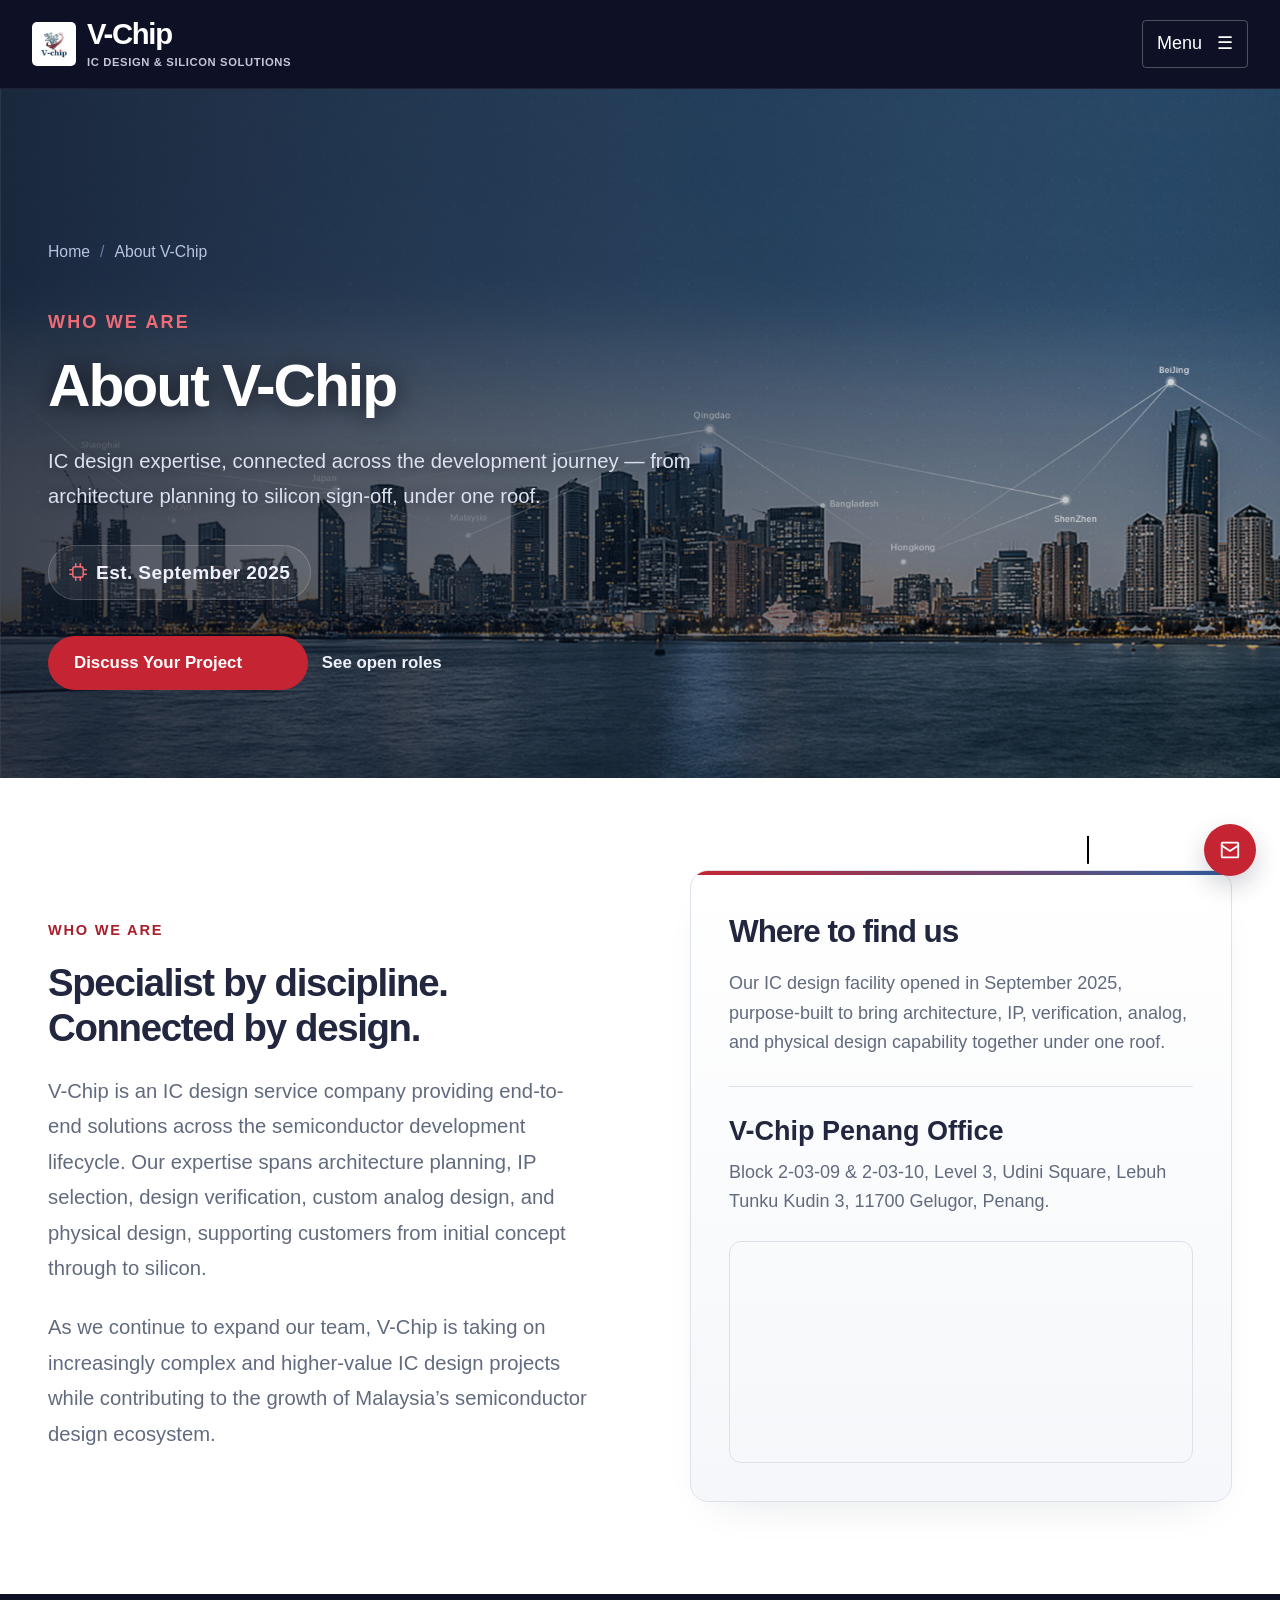
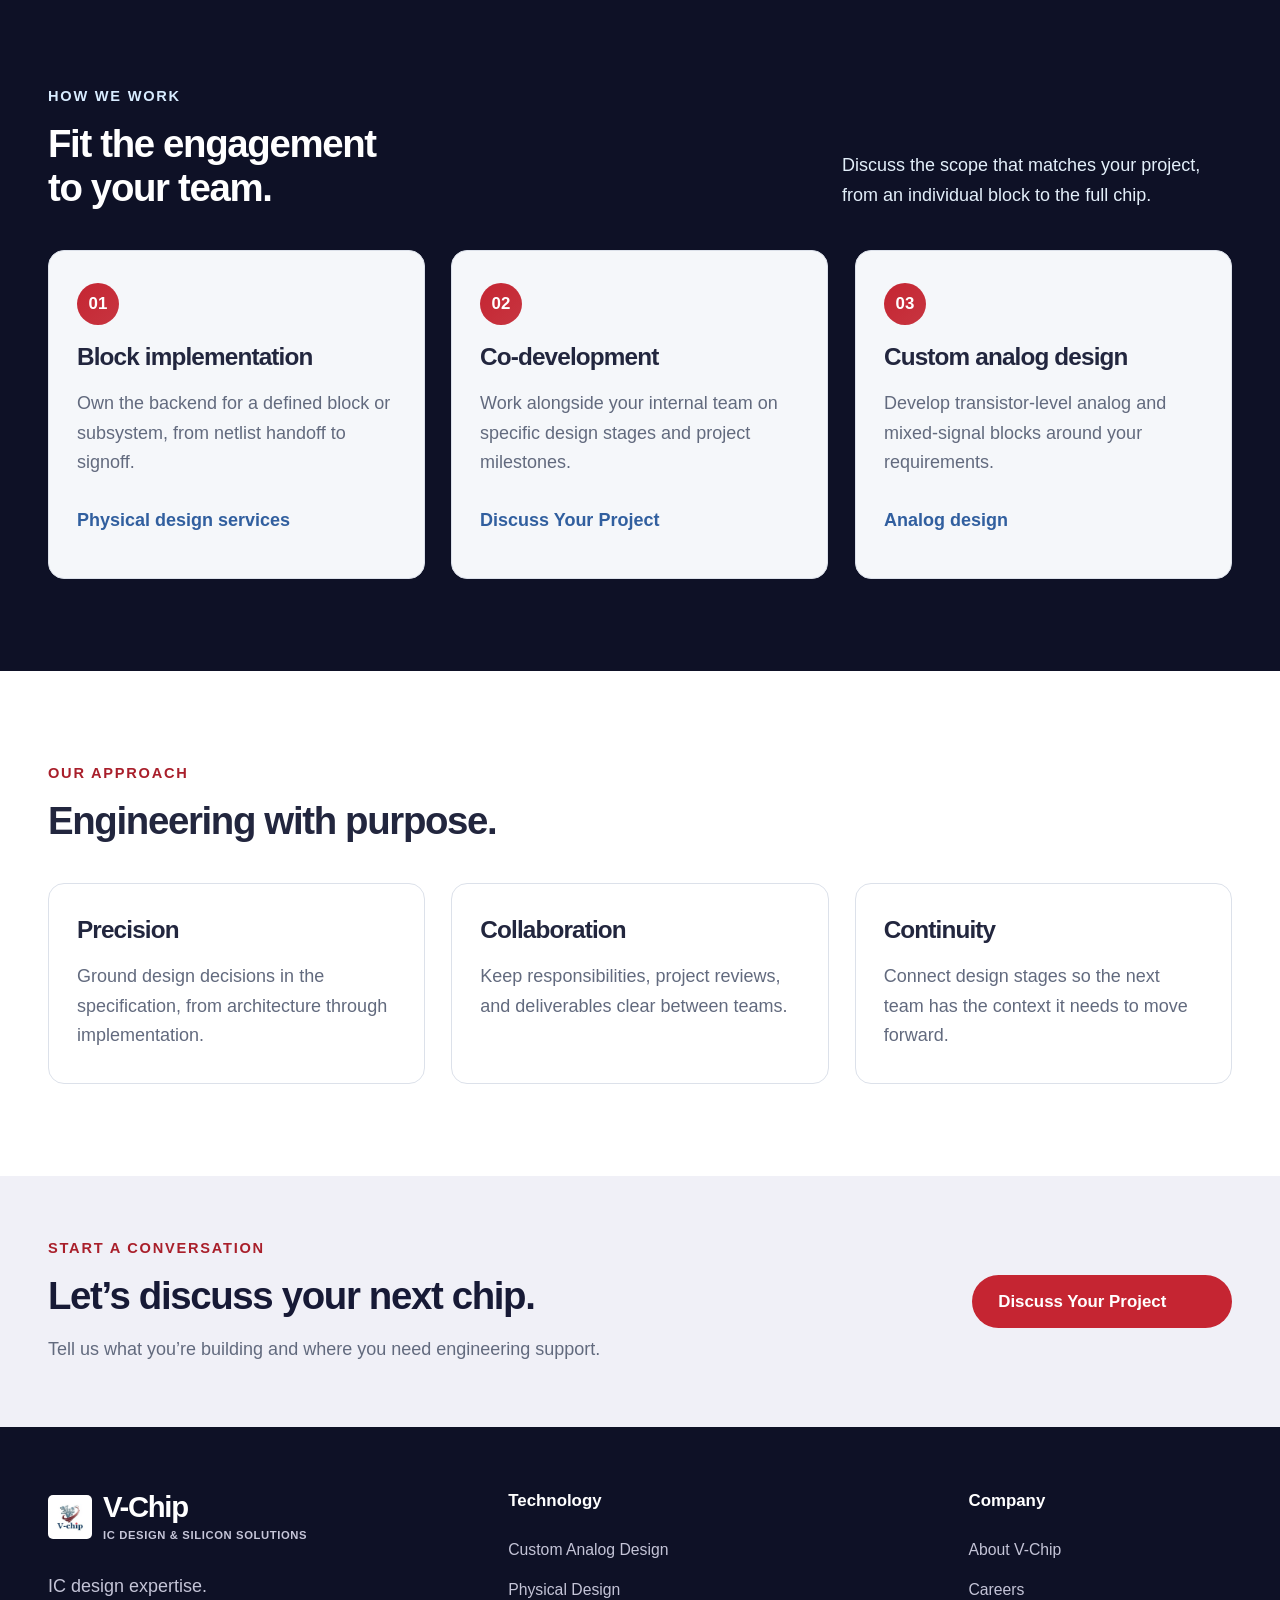
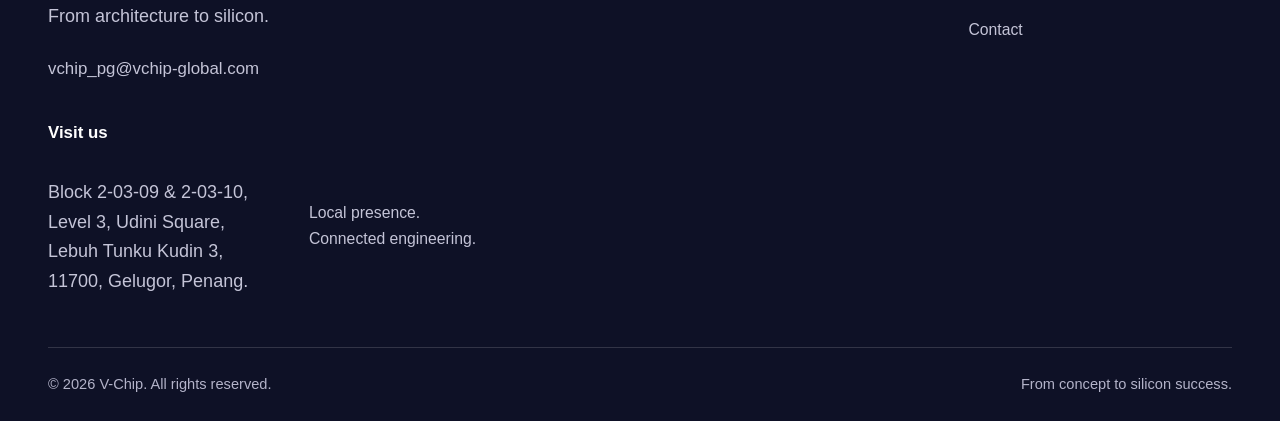
==== commit e9890c00: "Use static image for About hero background" ====
--- a/about.html
+++ b/about.html
@@ -117,16 +117,6 @@
     </header>
     <main id="main" tabindex="-1">
       <section class="page-hero page-hero-video page-hero-video--about">
-        <video
-          class="hero-video-media"
-          poster="assets/images/about-hero-poster.jpg"
-          autoplay
-          muted
-          loop
-          playsinline
-        >
-          <source src="assets/videos/about-hero.mp4" type="video/mp4">
-        </video>
         <div class="container">
           <nav class="breadcrumb" aria-label="Breadcrumb">
             <ol>
--- a/styles.css
+++ b/styles.css
@@ -3074,6 +3074,10 @@
   background: var(--navy-dark);
   border-bottom: none;
 }
+.page-hero-video--about {
+  background: var(--navy-dark) url("assets/images/about.png") center bottom /
+    cover no-repeat;
+}
 .hero-video-media {
   position: absolute;
   inset: 0;
@@ -3091,6 +3095,14 @@
   background:
     linear-gradient(180deg, #081426d9 0%, #0a1830ea 60%, #0a1830 100%),
     linear-gradient(100deg, #060a18f2 0%, #0e1126e6 32%, #171a36b8 62%, #0e1126cc 100%);
+}
+.page-hero-video--about::before {
+  background: linear-gradient(
+    90deg,
+    #050e1fb8 0%,
+    #07142670 55%,
+    #0714261f 100%
+  );
 }
 .page-hero-video::after {
   content: "";
@@ -3248,9 +3260,8 @@
   }
   .page-hero-video--about {
     background:
-      linear-gradient(180deg, #081426d9 0%, #0a1830ea 60%, #0a1830 100%),
-      var(--navy) url("assets/images/about-hero-poster.jpg") center 45% /
-        cover no-repeat;
+      linear-gradient(90deg, #050e1fb8 0%, #0714263d 100%),
+      var(--navy) url("assets/images/about.png") center bottom / cover no-repeat;
   }
   .page-hero-video::before {
     background: none;
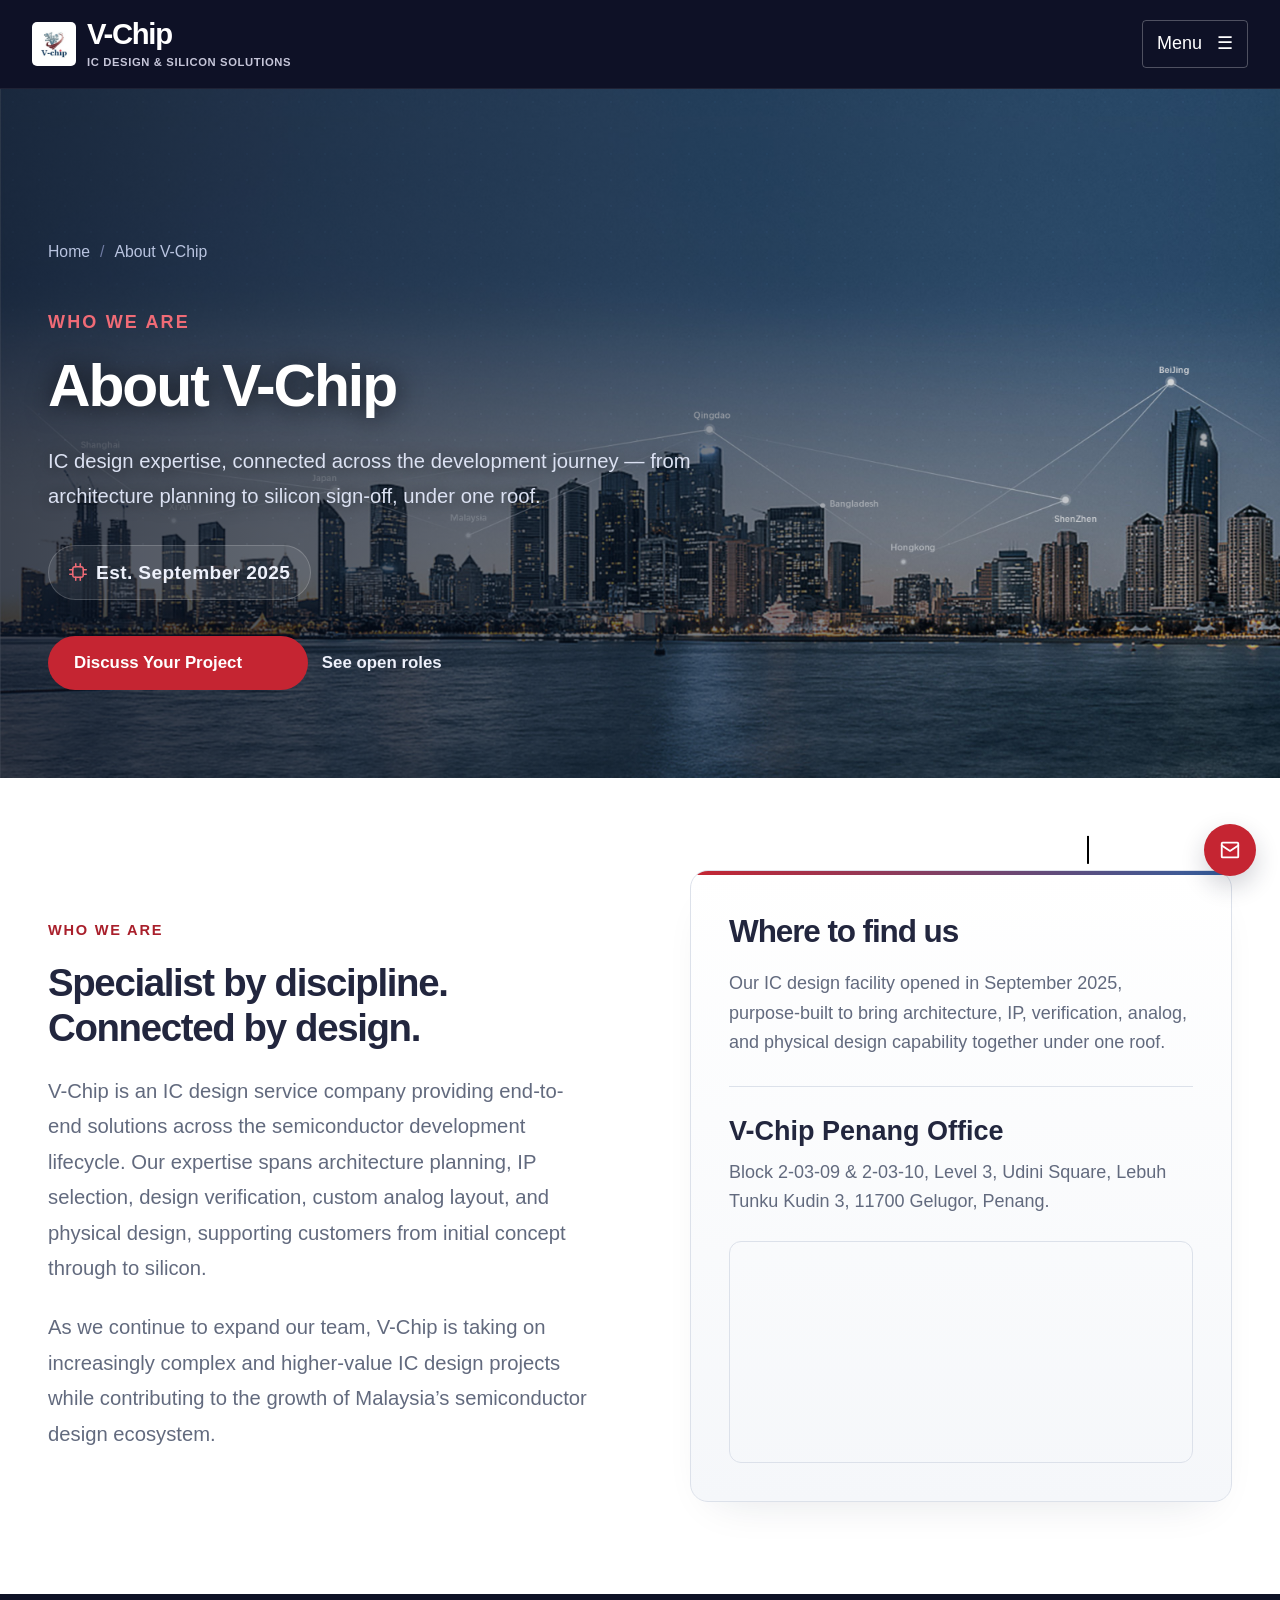
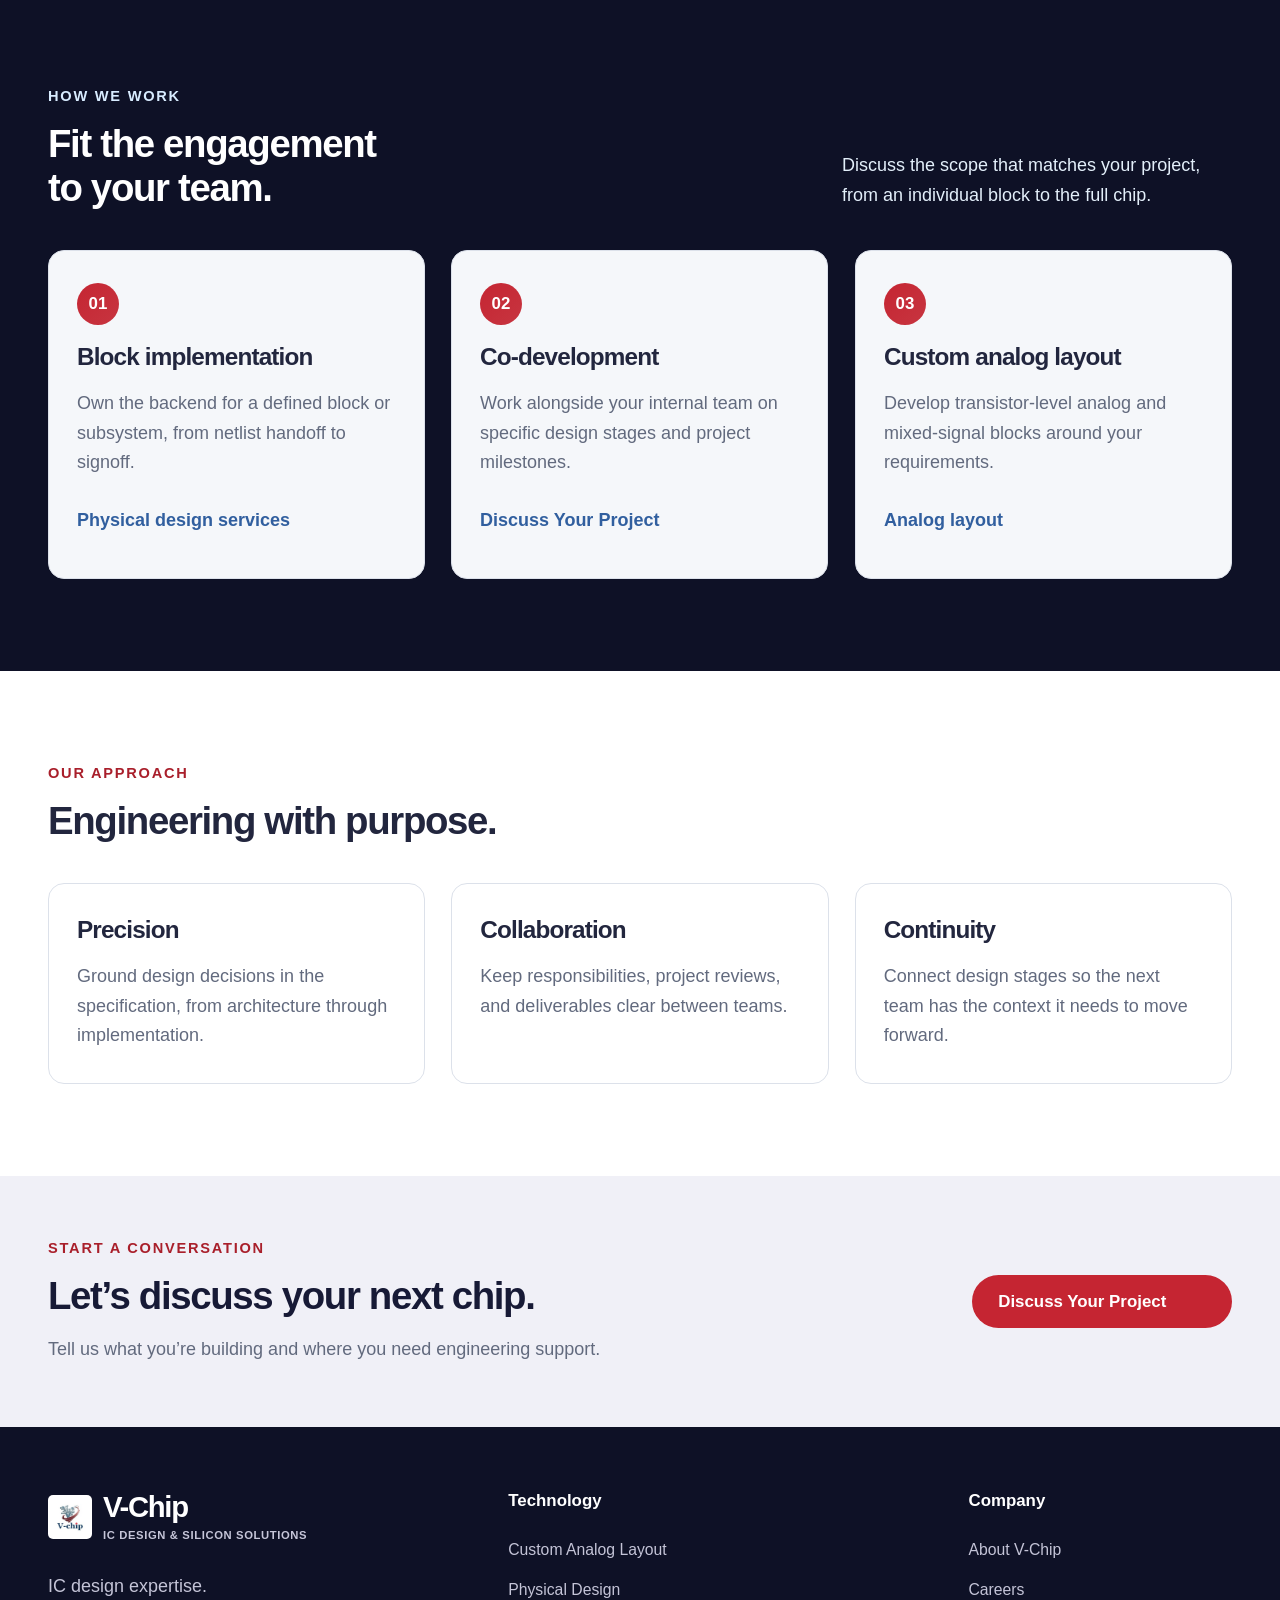
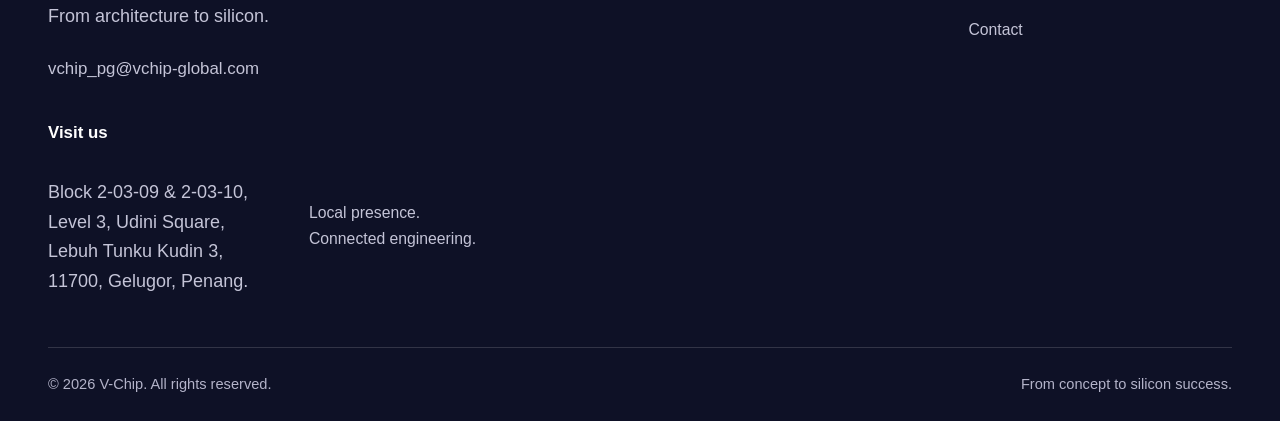
==== commit 4fc3b124: "Wire real logos into the "Trusted by" strip; AMD swap + Custom Analog Layout rename Replaces the tex" ====
--- a/about.html
+++ b/about.html
@@ -72,7 +72,7 @@
                 <li>
                   <a href="design-verification.html">Design Verification</a>
                 </li>
-                <li><a href="analog-design.html">Custom Analog Design</a></li>
+                <li><a href="analog-design.html">Custom Analog Layout</a></li>
                 <li><a href="physical-design.html">Physical Design</a></li>
                 <li>
                   <a href="ip-product-development.html"
@@ -175,7 +175,7 @@
               V-Chip is an IC design service company
               providing end-to-end solutions across the semiconductor development lifecycle.
               Our expertise spans architecture planning, IP selection, design verification,
-              custom analog design, and physical design, supporting customers from
+              custom analog layout, and physical design, supporting customers from
               initial concept through to silicon.
             </p>
             <p class="section-copy">
@@ -261,13 +261,13 @@
             </article>
             <article>
               <span class="step-number">03</span>
-              <h3>Custom analog design</h3>
+              <h3>Custom analog layout</h3>
               <p>
                 Develop transistor-level analog and mixed-signal blocks around
                 your requirements.
               </p>
               <a class="text-link" href="analog-design.html"
-                >Analog design
+                >Analog layout
                 <svg
                   class="link-arrow"
                   aria-hidden="true"
@@ -371,7 +371,7 @@
               <li>
                 <a href="design-verification.html">Design Verification</a>
               </li>
-              <li><a href="analog-design.html">Custom Analog Design</a></li>
+              <li><a href="analog-design.html">Custom Analog Layout</a></li>
               <li><a href="physical-design.html">Physical Design</a></li>
               <li>
                 <a href="ip-product-development.html"
--- a/styles.css
+++ b/styles.css
@@ -1933,12 +1933,15 @@
   animation-play-state: paused;
 }
 .trust-list li {
-  color: #4a5872;
-  font-size: 1.5rem;
-  font-weight: 800;
-  letter-spacing: -0.01em;
-  text-align: center;
-  white-space: nowrap;
+  display: flex;
+  align-items: center;
+  justify-content: center;
+}
+.trust-list img {
+  height: 44px;
+  width: auto;
+  max-width: 160px;
+  object-fit: contain;
 }
 @keyframes trust-scroll {
   to {
@@ -2583,8 +2586,9 @@
   .trust-list {
     gap: 38px;
   }
-  .trust-list li {
-    font-size: 1.1875rem;
+  .trust-list img {
+    height: 34px;
+    max-width: 120px;
   }
   .welcome-copy {
     grid-template-columns: minmax(0, 1fr);
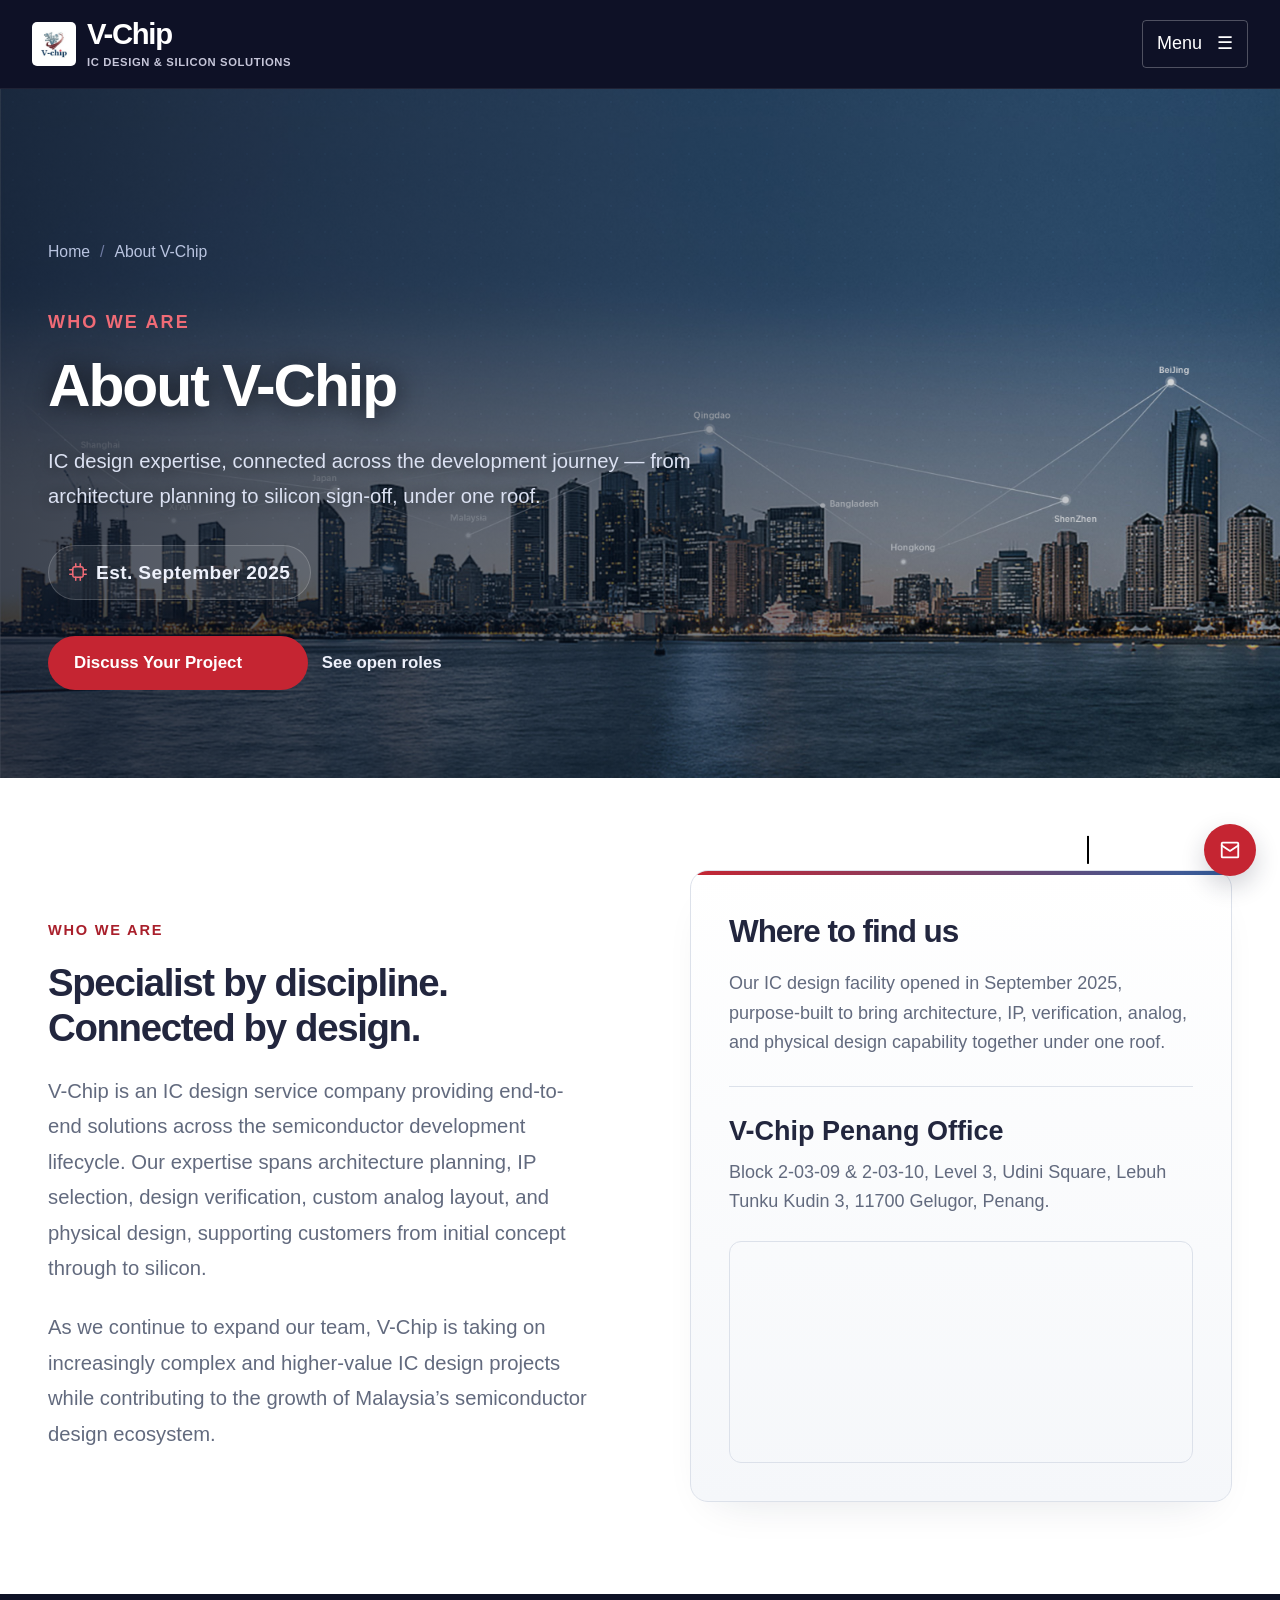
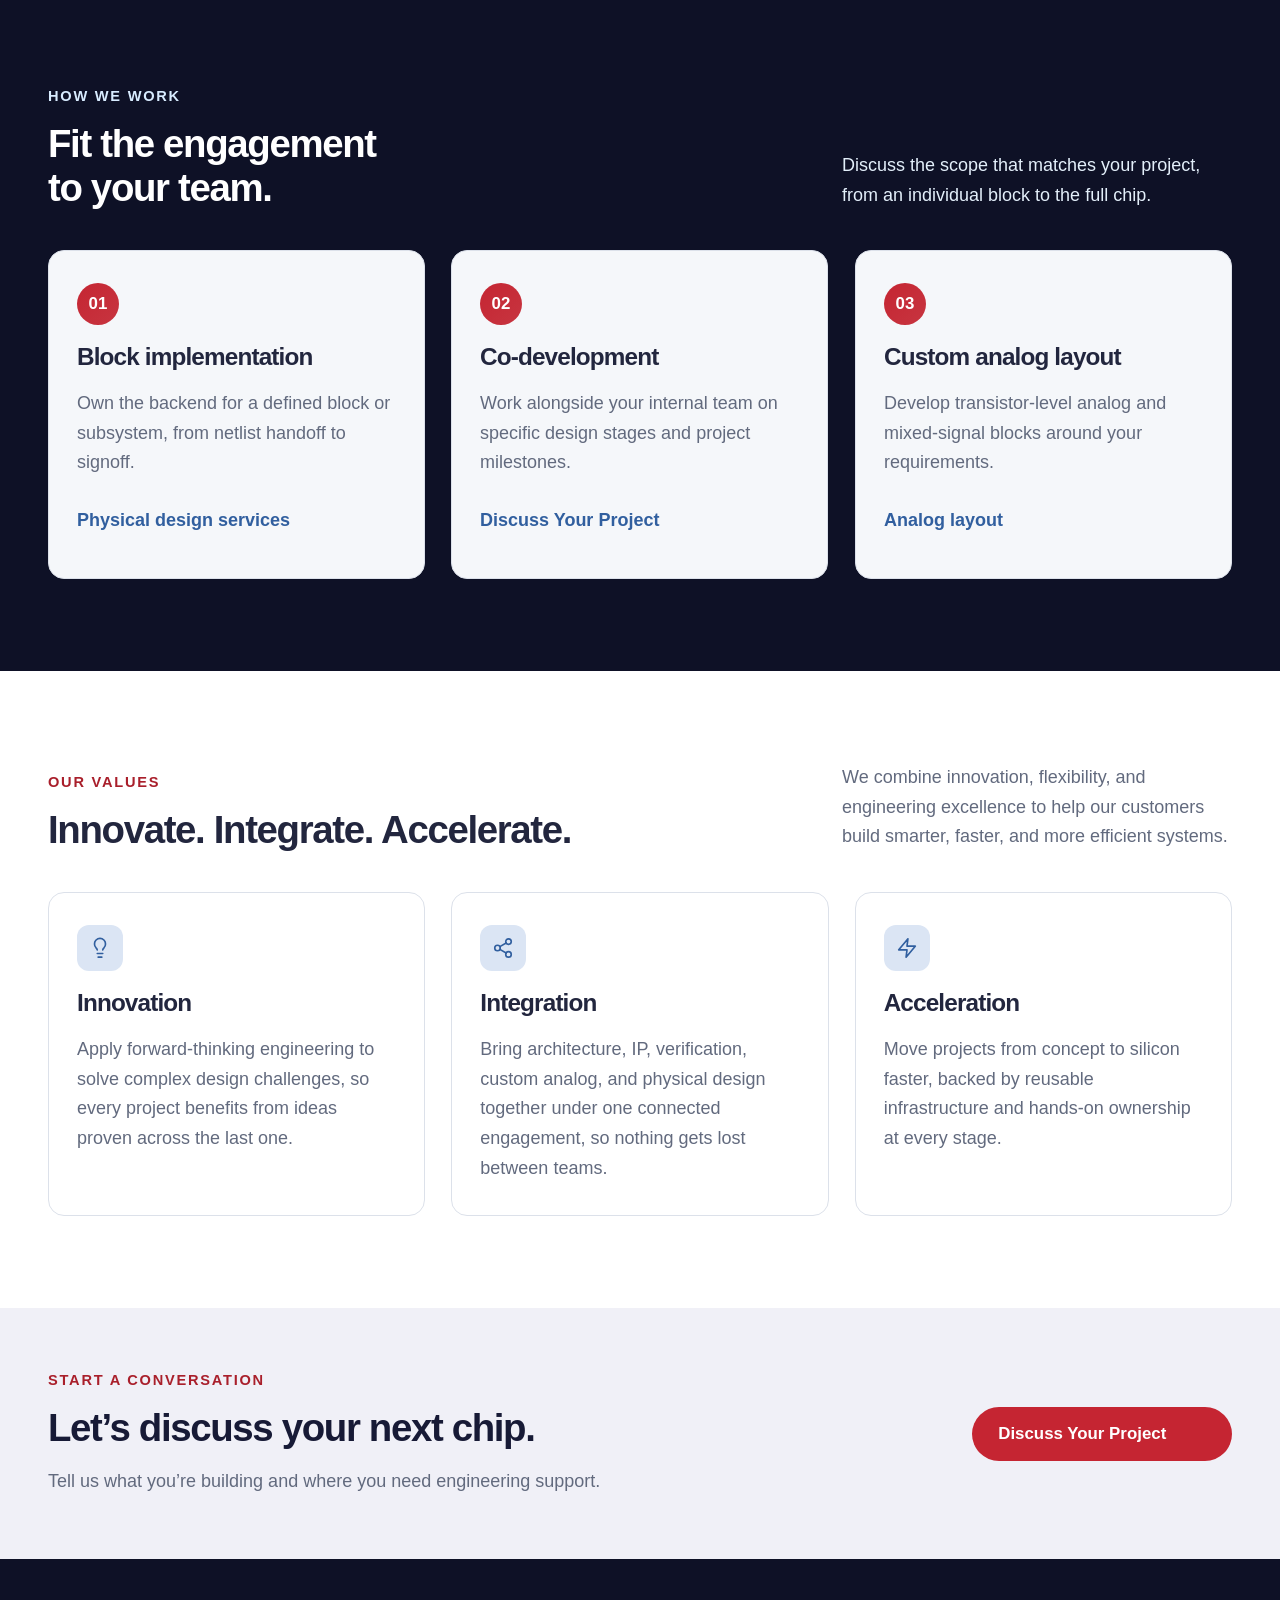
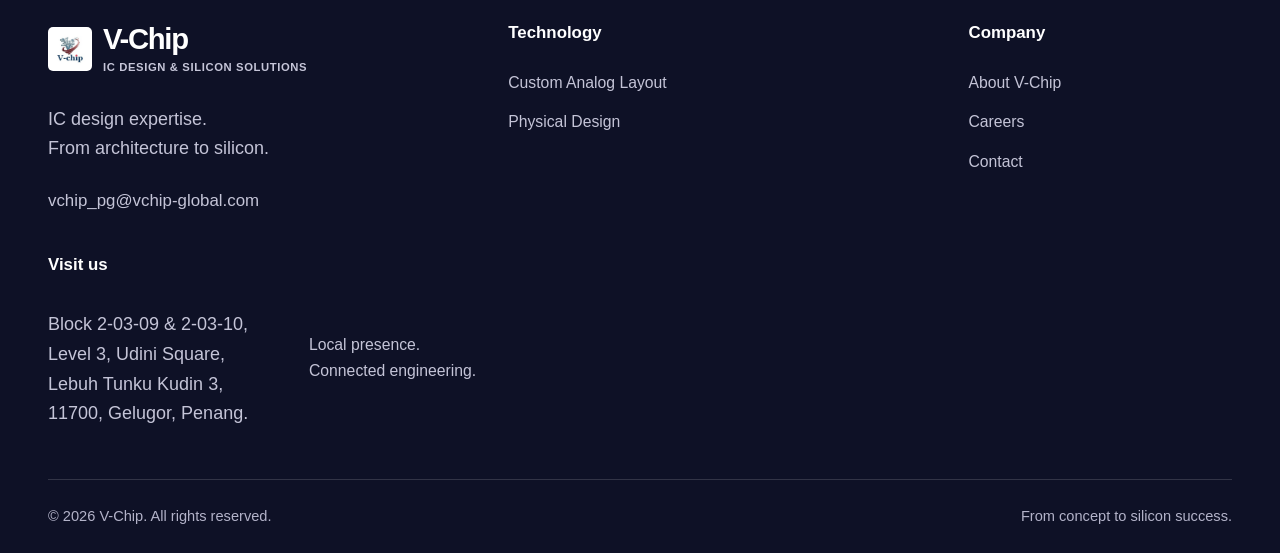
==== commit b217a4c3: "Rebuild About "Our approach" section around the real company values Replaces the generic Precision/C" ====
--- a/about.html
+++ b/about.html
@@ -284,30 +284,61 @@
         <div class="container">
           <div class="section-heading">
             <div>
-              <p class="eyebrow">Our approach</p>
-              <h2>Engineering with purpose.</h2>
+              <p class="eyebrow">Our values</p>
+              <h2>Innovate. Integrate. Accelerate.</h2>
             </div>
+            <p>
+              We combine innovation, flexibility, and engineering excellence
+              to help our customers build smarter, faster, and more
+              efficient systems.
+            </p>
           </div>
           <div class="engagement-grid engagement-grid--cards engagement-grid--values">
             <article>
-              <h3>Precision</h3>
-              <p>
-                Ground design decisions in the specification, from architecture
-                through implementation.
-              </p>
-            </article>
-            <article>
-              <h3>Collaboration</h3>
-              <p>
-                Keep responsibilities, project reviews, and deliverables clear
-                between teams.
-              </p>
-            </article>
-            <article>
-              <h3>Continuity</h3>
-              <p>
-                Connect design stages so the next team has the context it needs
-                to move forward.
+              <span class="value-icon" aria-hidden="true">
+                <svg viewBox="0 0 24 24">
+                  <path
+                    d="M15 14c.2-1 .7-1.7 1.5-2.5C17.7 10.2 18 9 18 7.5a6 6 0 0 0-12 0c0 1.5.3 2.7 1.5 4 .8.8 1.3 1.5 1.5 2.5"
+                  ></path>
+                  <path d="M9 18h6"></path>
+                  <path d="M10 22h4"></path>
+                </svg>
+              </span>
+              <h3>Innovation</h3>
+              <p>
+                Apply forward-thinking engineering to solve complex design
+                challenges, so every project benefits from ideas proven
+                across the last one.
+              </p>
+            </article>
+            <article>
+              <span class="value-icon" aria-hidden="true">
+                <svg viewBox="0 0 24 24">
+                  <circle cx="18" cy="5" r="3"></circle>
+                  <circle cx="6" cy="12" r="3"></circle>
+                  <circle cx="18" cy="19" r="3"></circle>
+                  <line x1="8.6" y1="10.5" x2="15.4" y2="6.5"></line>
+                  <line x1="8.6" y1="13.5" x2="15.4" y2="17.5"></line>
+                </svg>
+              </span>
+              <h3>Integration</h3>
+              <p>
+                Bring architecture, IP, verification, custom analog, and
+                physical design together under one connected engagement, so
+                nothing gets lost between teams.
+              </p>
+            </article>
+            <article>
+              <span class="value-icon" aria-hidden="true">
+                <svg viewBox="0 0 24 24">
+                  <path d="M13 2 3 14h9l-1 8 10-12h-9l1-8Z"></path>
+                </svg>
+              </span>
+              <h3>Acceleration</h3>
+              <p>
+                Move projects from concept to silicon faster, backed by
+                reusable infrastructure and hands-on ownership at every
+                stage.
               </p>
             </article>
           </div>
--- a/styles.css
+++ b/styles.css
@@ -879,14 +879,36 @@
 }
 .contact-panel {
   padding: 40px;
-  background: var(--surface);
-  border-top: 3px solid var(--blue);
+  background: var(--navy-dark);
+  border-top: 3px solid var(--red);
+  border-radius: 0 0 14px 14px;
+}
+.contact-panel .eyebrow {
+  color: #f4767e;
 }
 .contact-panel h2 {
+  color: #fff;
   font-size: 2rem;
 }
 .contact-panel .button {
   margin-top: 6px;
+}
+.contact-panel .form-field label {
+  color: #9fb0c8;
+}
+.contact-panel .form-consent {
+  color: #c2d2e2;
+}
+.contact-panel .fine-print {
+  color: #9fb0c8;
+}
+.contact-panel .fine-print a {
+  color: #9dccfa;
+  text-decoration: underline;
+  text-underline-offset: 3px;
+}
+.contact-panel .fine-print a:hover {
+  color: #fff;
 }
 .contact-form {
   display: flex;
@@ -3082,6 +3104,11 @@
   background: var(--navy-dark) url("assets/images/about.png") center bottom /
     cover no-repeat;
 }
+.page-hero-video--careers {
+  background: var(--navy-dark)
+    url("assets/images/careers-background.jpeg") center bottom / cover
+    no-repeat;
+}
 .hero-video-media {
   position: absolute;
   inset: 0;
@@ -3106,6 +3133,14 @@
     #050e1fb8 0%,
     #07142670 55%,
     #0714261f 100%
+  );
+}
+.page-hero-video--careers::before {
+  background: linear-gradient(
+    90deg,
+    #050e1fc4 0%,
+    #07142680 45%,
+    #07142633 100%
   );
 }
 .page-hero-video::after {
@@ -3238,6 +3273,33 @@
 .engagement-grid--values > * {
   background: #fff;
 }
+.value-icon {
+  display: inline-flex;
+  align-items: center;
+  justify-content: center;
+  width: 46px;
+  height: 46px;
+  margin-bottom: 18px;
+  border-radius: 12px;
+  background: var(--blue-light);
+  color: var(--blue);
+  transition:
+    background-color var(--motion-smooth),
+    color var(--motion-smooth);
+}
+.value-icon svg {
+  width: 22px;
+  height: 22px;
+  fill: none;
+  stroke: currentColor;
+  stroke-width: 1.8;
+  stroke-linecap: round;
+  stroke-linejoin: round;
+}
+.engagement-grid--values > *:hover .value-icon {
+  background: var(--blue);
+  color: #fff;
+}
 @media (max-width: 800px) {
   .page-hero-video {
     padding-block: 120px 64px;
@@ -3266,6 +3328,12 @@
     background:
       linear-gradient(90deg, #050e1fb8 0%, #0714263d 100%),
       var(--navy) url("assets/images/about.png") center bottom / cover no-repeat;
+  }
+  .page-hero-video--careers {
+    background:
+      linear-gradient(180deg, #081426d9 0%, #0a1830ea 60%, #0a1830 100%),
+      var(--navy) url("assets/images/careers-background.jpeg") center bottom /
+        cover no-repeat;
   }
   .page-hero-video::before {
     background: none;
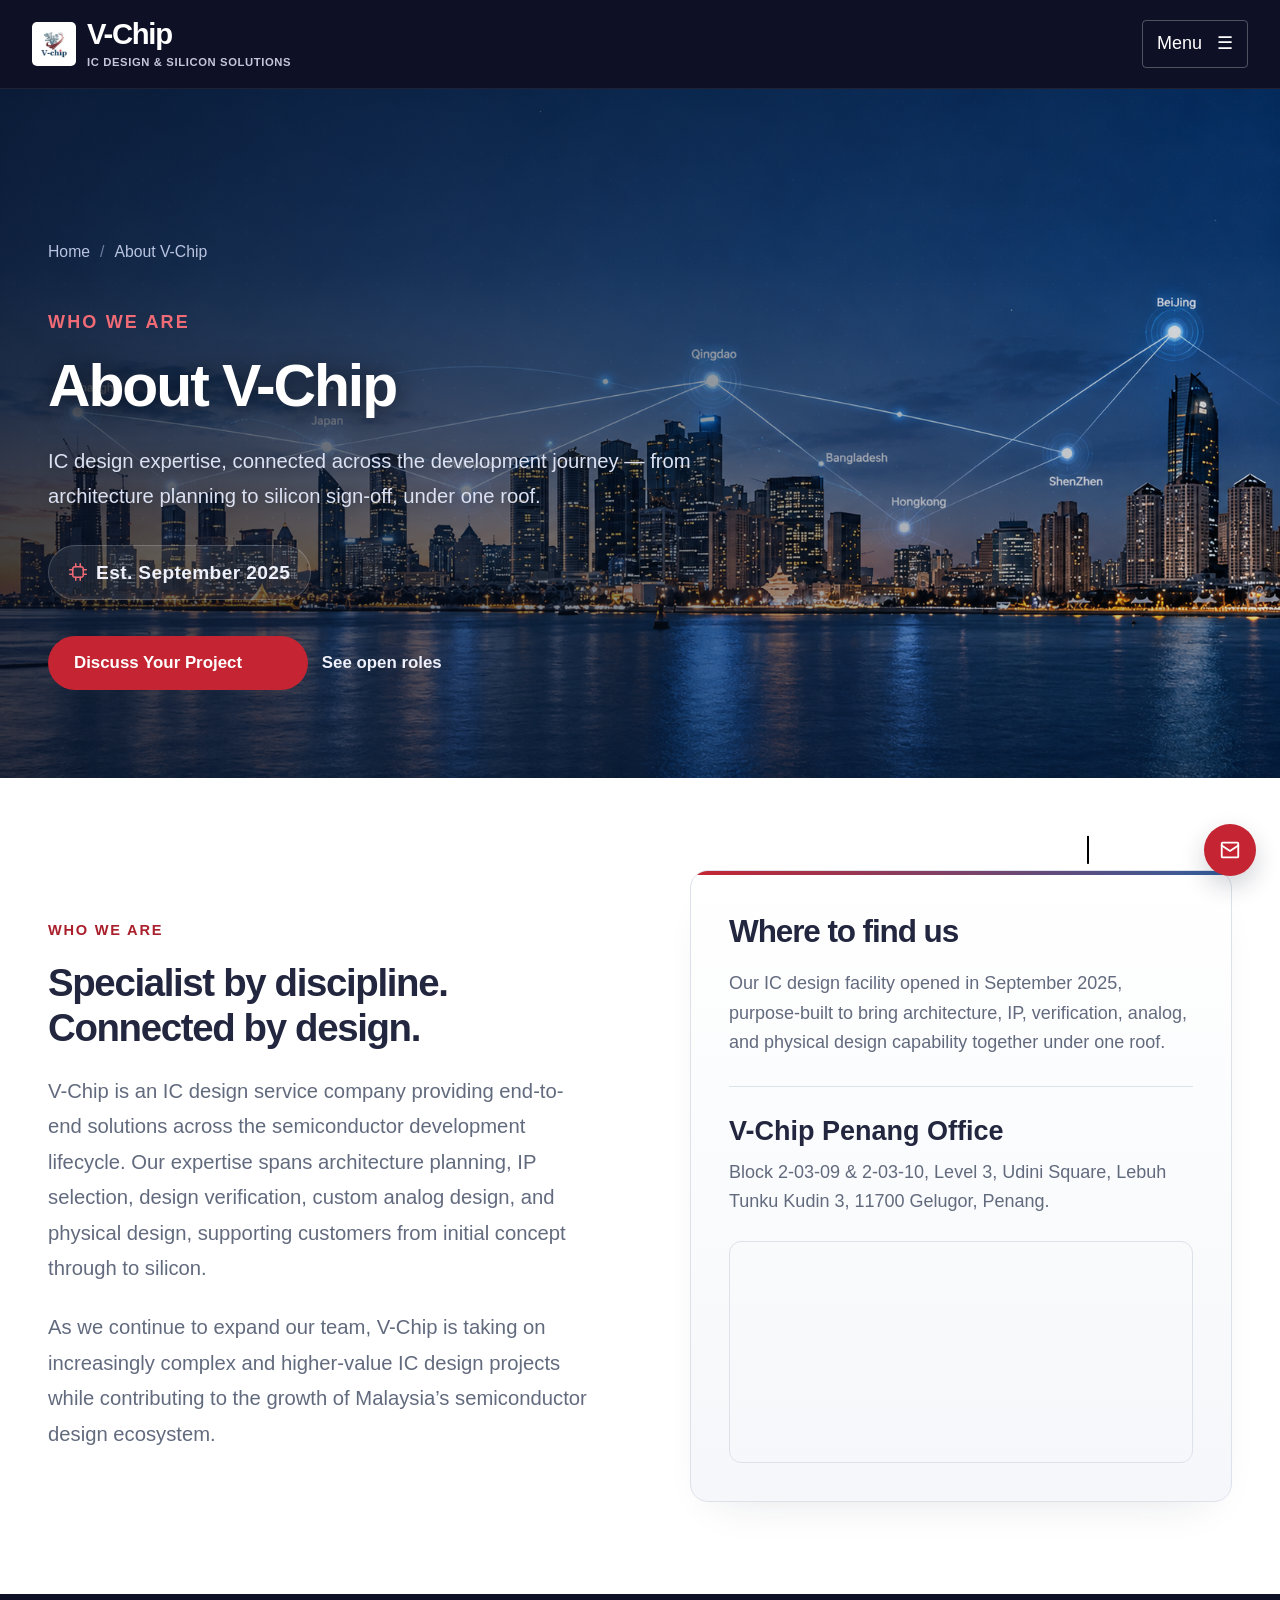
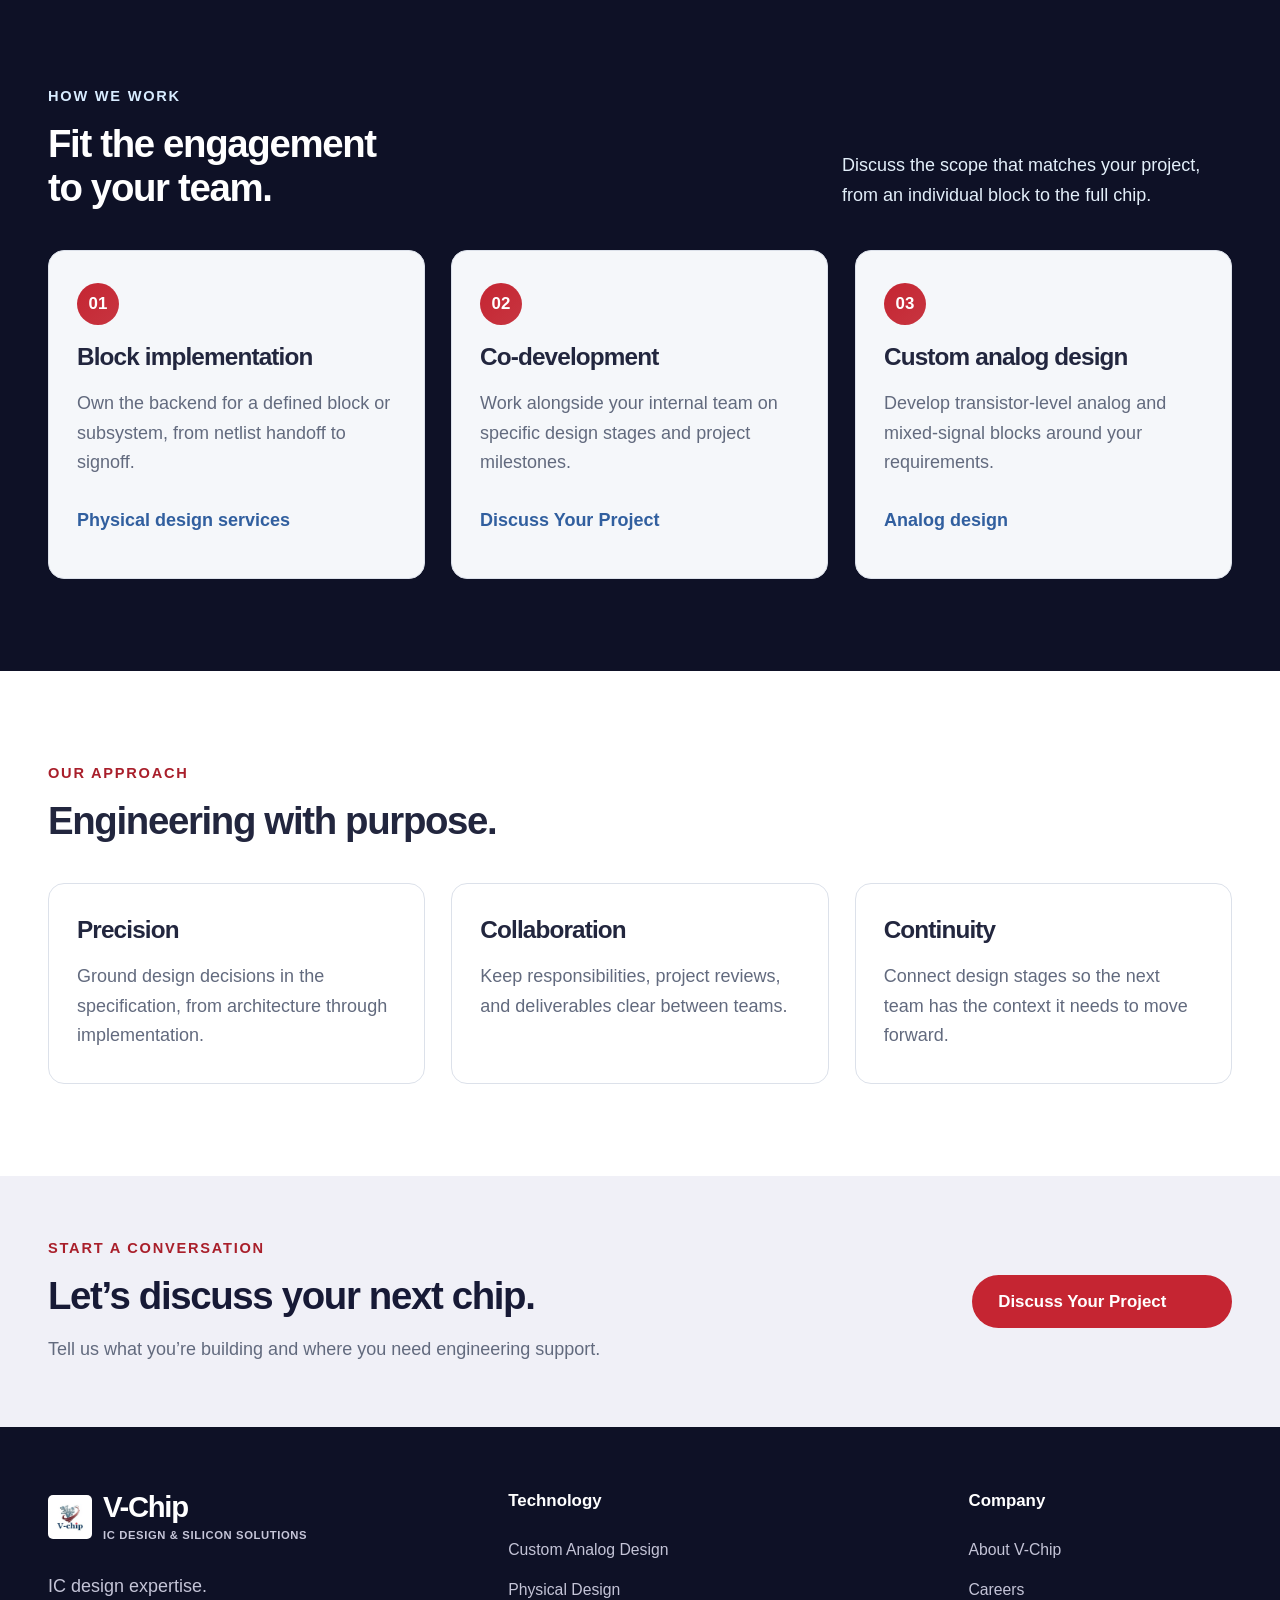
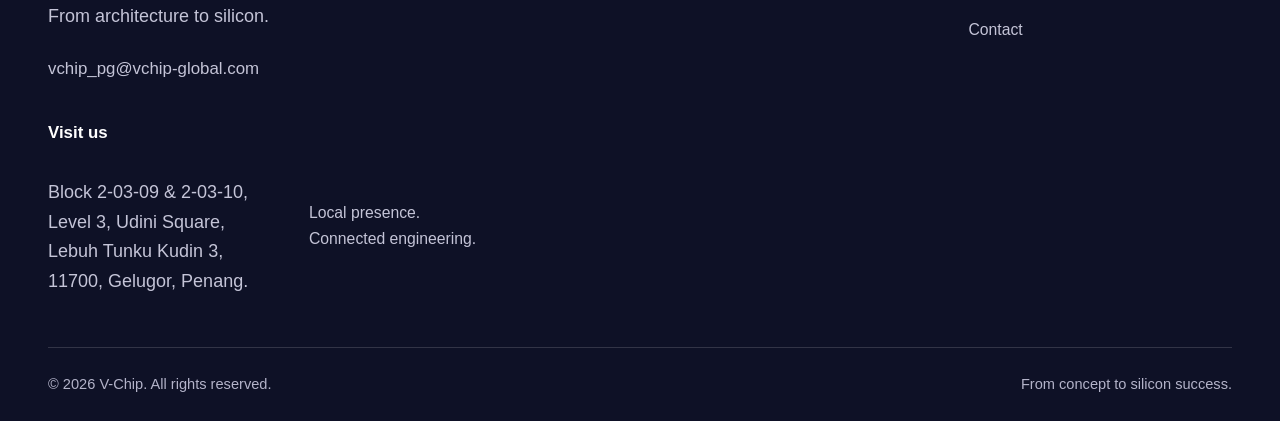
==== commit b7fcbbef: "Add hierarchical services page" ====
--- a/about.html
+++ b/about.html
@@ -51,37 +51,7 @@
           </div>
           <ul class="nav-list">
             <li><a href="index.html">Home</a></li>
-            <li class="nav-group">
-              <span class="nav-label">Technology</span
-              ><button
-                class="dropdown-toggle"
-                type="button"
-                aria-expanded="false"
-                aria-controls="technology-links"
-                hidden
-              >
-                Technology <span class="chevron" aria-hidden="true"></span>
-              </button>
-              <ul class="dropdown" id="technology-links">
-                <li>
-                  <a href="architecture-planning.html">Architecture Planning</a>
-                </li>
-                <li>
-                  <a href="ip-selection.html">IP Selection &amp; Integration</a>
-                </li>
-                <li>
-                  <a href="design-verification.html">Design Verification</a>
-                </li>
-                <li><a href="analog-design.html">Custom Analog Layout</a></li>
-                <li><a href="physical-design.html">Physical Design</a></li>
-                <li>
-                  <a href="ip-product-development.html"
-                    >IP &amp; Product Development</a
-                  >
-                </li>
-                <li><a href="chip-design.html">Chip Design Services</a></li>
-              </ul>
-            </li>
+            <li><a href="our-services.html">Our Services</a></li>
             <li class="nav-group section-current">
               <span class="nav-label">Company</span
               ><button
@@ -175,7 +145,7 @@
               V-Chip is an IC design service company
               providing end-to-end solutions across the semiconductor development lifecycle.
               Our expertise spans architecture planning, IP selection, design verification,
-              custom analog layout, and physical design, supporting customers from
+              custom analog design, and physical design, supporting customers from
               initial concept through to silicon.
             </p>
             <p class="section-copy">
@@ -261,13 +231,13 @@
             </article>
             <article>
               <span class="step-number">03</span>
-              <h3>Custom analog layout</h3>
+              <h3>Custom analog design</h3>
               <p>
                 Develop transistor-level analog and mixed-signal blocks around
                 your requirements.
               </p>
               <a class="text-link" href="analog-design.html"
-                >Analog layout
+                >Analog design
                 <svg
                   class="link-arrow"
                   aria-hidden="true"
@@ -284,61 +254,30 @@
         <div class="container">
           <div class="section-heading">
             <div>
-              <p class="eyebrow">Our values</p>
-              <h2>Innovate. Integrate. Accelerate.</h2>
+              <p class="eyebrow">Our approach</p>
+              <h2>Engineering with purpose.</h2>
             </div>
-            <p>
-              We combine innovation, flexibility, and engineering excellence
-              to help our customers build smarter, faster, and more
-              efficient systems.
-            </p>
           </div>
           <div class="engagement-grid engagement-grid--cards engagement-grid--values">
             <article>
-              <span class="value-icon" aria-hidden="true">
-                <svg viewBox="0 0 24 24">
-                  <path
-                    d="M15 14c.2-1 .7-1.7 1.5-2.5C17.7 10.2 18 9 18 7.5a6 6 0 0 0-12 0c0 1.5.3 2.7 1.5 4 .8.8 1.3 1.5 1.5 2.5"
-                  ></path>
-                  <path d="M9 18h6"></path>
-                  <path d="M10 22h4"></path>
-                </svg>
-              </span>
-              <h3>Innovation</h3>
-              <p>
-                Apply forward-thinking engineering to solve complex design
-                challenges, so every project benefits from ideas proven
-                across the last one.
-              </p>
-            </article>
-            <article>
-              <span class="value-icon" aria-hidden="true">
-                <svg viewBox="0 0 24 24">
-                  <circle cx="18" cy="5" r="3"></circle>
-                  <circle cx="6" cy="12" r="3"></circle>
-                  <circle cx="18" cy="19" r="3"></circle>
-                  <line x1="8.6" y1="10.5" x2="15.4" y2="6.5"></line>
-                  <line x1="8.6" y1="13.5" x2="15.4" y2="17.5"></line>
-                </svg>
-              </span>
-              <h3>Integration</h3>
-              <p>
-                Bring architecture, IP, verification, custom analog, and
-                physical design together under one connected engagement, so
-                nothing gets lost between teams.
-              </p>
-            </article>
-            <article>
-              <span class="value-icon" aria-hidden="true">
-                <svg viewBox="0 0 24 24">
-                  <path d="M13 2 3 14h9l-1 8 10-12h-9l1-8Z"></path>
-                </svg>
-              </span>
-              <h3>Acceleration</h3>
-              <p>
-                Move projects from concept to silicon faster, backed by
-                reusable infrastructure and hands-on ownership at every
-                stage.
+              <h3>Precision</h3>
+              <p>
+                Ground design decisions in the specification, from architecture
+                through implementation.
+              </p>
+            </article>
+            <article>
+              <h3>Collaboration</h3>
+              <p>
+                Keep responsibilities, project reviews, and deliverables clear
+                between teams.
+              </p>
+            </article>
+            <article>
+              <h3>Continuity</h3>
+              <p>
+                Connect design stages so the next team has the context it needs
+                to move forward.
               </p>
             </article>
           </div>
@@ -402,7 +341,7 @@
               <li>
                 <a href="design-verification.html">Design Verification</a>
               </li>
-              <li><a href="analog-design.html">Custom Analog Layout</a></li>
+              <li><a href="analog-design.html">Custom Analog Design</a></li>
               <li><a href="physical-design.html">Physical Design</a></li>
               <li>
                 <a href="ip-product-development.html"
--- a/styles.css
+++ b/styles.css
@@ -1965,6 +1965,10 @@
   max-width: 160px;
   object-fit: contain;
 }
+.trust-list img.trust-logo-lg {
+  height: 58px;
+  max-width: 200px;
+}
 @keyframes trust-scroll {
   to {
     transform: translateX(calc(-100% - var(--trust-cycle-gap)));
@@ -1972,11 +1976,14 @@
 }
 .stats-panel {
   display: grid;
-  grid-template-columns: minmax(220px, 0.8fr) minmax(0, 1.2fr);
-  align-items: center;
-  gap: 32px;
+  grid-template-columns: minmax(220px, 0.85fr) minmax(0, 1.15fr);
+  grid-template-rows: auto 1fr;
+  gap: 18px;
   min-width: 0;
-  padding: 34px;
+}
+.stats-cell {
+  min-width: 0;
+  padding: 30px 34px;
   border: 1px solid #ffffff14;
   border-radius: 14px;
   background:
@@ -1984,62 +1991,79 @@
   color: white;
   box-shadow: 0 15px 40px #171a3618;
 }
-.stats-heading {
-  display: block;
-}
-.stats-heading > p {
+.stats-cell--fields {
+  grid-row: 1 / 3;
+}
+.stats-cell--heading {
+  display: flex;
+  flex-direction: column;
+  justify-content: center;
+}
+.stats-cell--heading .eyebrow {
+  margin-bottom: 0;
   color: #9094a8;
   font-size: 0.75rem;
   font-weight: 650;
   letter-spacing: 0.18em;
   text-transform: uppercase;
 }
-.stats-heading .eyebrow {
-  margin-bottom: 0;
-  color: #9094a8;
-}
-.stats-heading h2 {
-  max-width: 16ch;
+.stats-cell--heading h2 {
+  max-width: 20ch;
   margin-top: 12px;
   color: white;
-  font-size: clamp(1.65rem, 2.4vw, 2.2rem);
-}
-.stats-intro {
-  max-width: 39ch;
-  min-height: 0;
-  margin-top: 0;
-  color: #b7b9c7;
-  font-size: 0.9375rem;
-  line-height: 1.6;
-}
-.stats-grid {
-  grid-column: 1 / -1;
+  font-size: clamp(1.5rem, 2.1vw, 1.9rem);
+}
+.capability-label {
+  color: #9094a8;
+  font-size: 0.75rem;
+  font-weight: 650;
+  letter-spacing: 0.14em;
+  text-transform: uppercase;
+}
+.node-badges {
   display: grid;
-  grid-template-columns: repeat(4, minmax(0, 1fr));
-  gap: 14px;
-}
-.stats-counters {
-  grid-template-columns: repeat(3, minmax(0, 1fr));
-  gap: 32px;
-}
-.stat-counter {
-  min-width: 0;
+  grid-template-columns: repeat(2, minmax(0, 1fr));
+  gap: 10px;
+  margin-top: 14px;
+  padding: 0;
+  list-style: none;
+}
+.node-badges li {
+  padding: 7px 14px;
+  border: 1px solid #ffffff22;
+  border-radius: 20px;
+  background: #ffffff0d;
+  color: #fff;
+  font-size: 0.875rem;
+  font-weight: 700;
+  letter-spacing: -0.01em;
+  text-align: center;
+}
+.field-list {
+  display: grid;
+  grid-template-columns: repeat(2, minmax(0, 1fr));
+  gap: 10px 18px;
+  margin-top: 14px;
+  padding: 0;
+  list-style: none;
+}
+.field-list li {
   display: flex;
-  flex-direction: column;
-}
-.stat-counter-value {
-  color: #72a6ed;
-  font-size: clamp(2.4rem, 4vw, 3.2rem);
-  font-weight: 800;
-  line-height: 1;
-  letter-spacing: -0.03em;
-  font-variant-numeric: tabular-nums;
-}
-.stat-counter span {
-  margin-top: 10px;
-  color: #b7b9c7;
-  font-size: 0.9375rem;
-  line-height: 1.4;
+  align-items: center;
+  gap: 10px;
+  color: #d6d8e4;
+  font-size: 0.875rem;
+  font-weight: 600;
+}
+.field-list svg {
+  flex-shrink: 0;
+  width: 20px;
+  height: 20px;
+  fill: none;
+  stroke: #72a6ed;
+  stroke-width: 1.8;
+  stroke-linecap: round;
+  stroke-linejoin: round;
 }
 .hero-diagram {
   border-radius: 14px;
@@ -2612,6 +2636,10 @@
     height: 34px;
     max-width: 120px;
   }
+  .trust-list img.trust-logo-lg {
+    height: 44px;
+    max-width: 150px;
+  }
   .welcome-copy {
     grid-template-columns: minmax(0, 1fr);
     grid-row: 1;
@@ -2624,13 +2652,10 @@
   }
   .stats-panel {
     grid-template-columns: minmax(0, 1fr);
-  }
-  .stats-grid {
-    grid-template-columns: repeat(2, minmax(0, 1fr));
-  }
-  .stats-counters {
-    grid-template-columns: minmax(0, 1fr);
-    gap: 24px;
+    grid-template-rows: none;
+  }
+  .stats-cell--fields {
+    grid-row: auto;
   }
   .welcome-grid .hero-diagram {
     max-width: 560px;
@@ -2694,6 +2719,9 @@
   .ecosystem-grid {
     grid-template-columns: minmax(0, 1fr);
   }
+  .field-list {
+    grid-template-columns: minmax(0, 1fr);
+  }
   .header-inner {
     min-height: 74px;
   }
@@ -2725,11 +2753,8 @@
   .applications-panel {
     padding: 30px;
   }
-  .stats-panel {
-    padding: 28px 22px;
-  }
-  .stats-intro {
-    min-height: 0;
+  .stats-cell {
+    padding: 24px 22px;
   }
   .applications-panel h3 {
     font-size: 2rem;
@@ -3106,8 +3131,12 @@
 }
 .page-hero-video--careers {
   background: var(--navy-dark)
-    url("assets/images/careers-background.jpeg") center bottom / cover
+    url("assets/images/careers-background.jpg") center bottom / cover
     no-repeat;
+}
+.page-hero-video--contact {
+  background: var(--navy-dark) url("assets/images/contactus.jpg") center
+    bottom / cover no-repeat;
 }
 .hero-video-media {
   position: absolute;
@@ -3136,6 +3165,14 @@
   );
 }
 .page-hero-video--careers::before {
+  background: linear-gradient(
+    90deg,
+    #050e1fc4 0%,
+    #07142680 45%,
+    #07142633 100%
+  );
+}
+.page-hero-video--contact::before {
   background: linear-gradient(
     90deg,
     #050e1fc4 0%,
@@ -3332,8 +3369,14 @@
   .page-hero-video--careers {
     background:
       linear-gradient(180deg, #081426d9 0%, #0a1830ea 60%, #0a1830 100%),
-      var(--navy) url("assets/images/careers-background.jpeg") center bottom /
+      var(--navy) url("assets/images/careers-background.jpg") center bottom /
         cover no-repeat;
+  }
+  .page-hero-video--contact {
+    background:
+      linear-gradient(180deg, #081426d9 0%, #0a1830ea 60%, #0a1830 100%),
+      var(--navy) url("assets/images/contactus.jpg") center bottom / cover
+        no-repeat;
   }
   .page-hero-video::before {
     background: none;
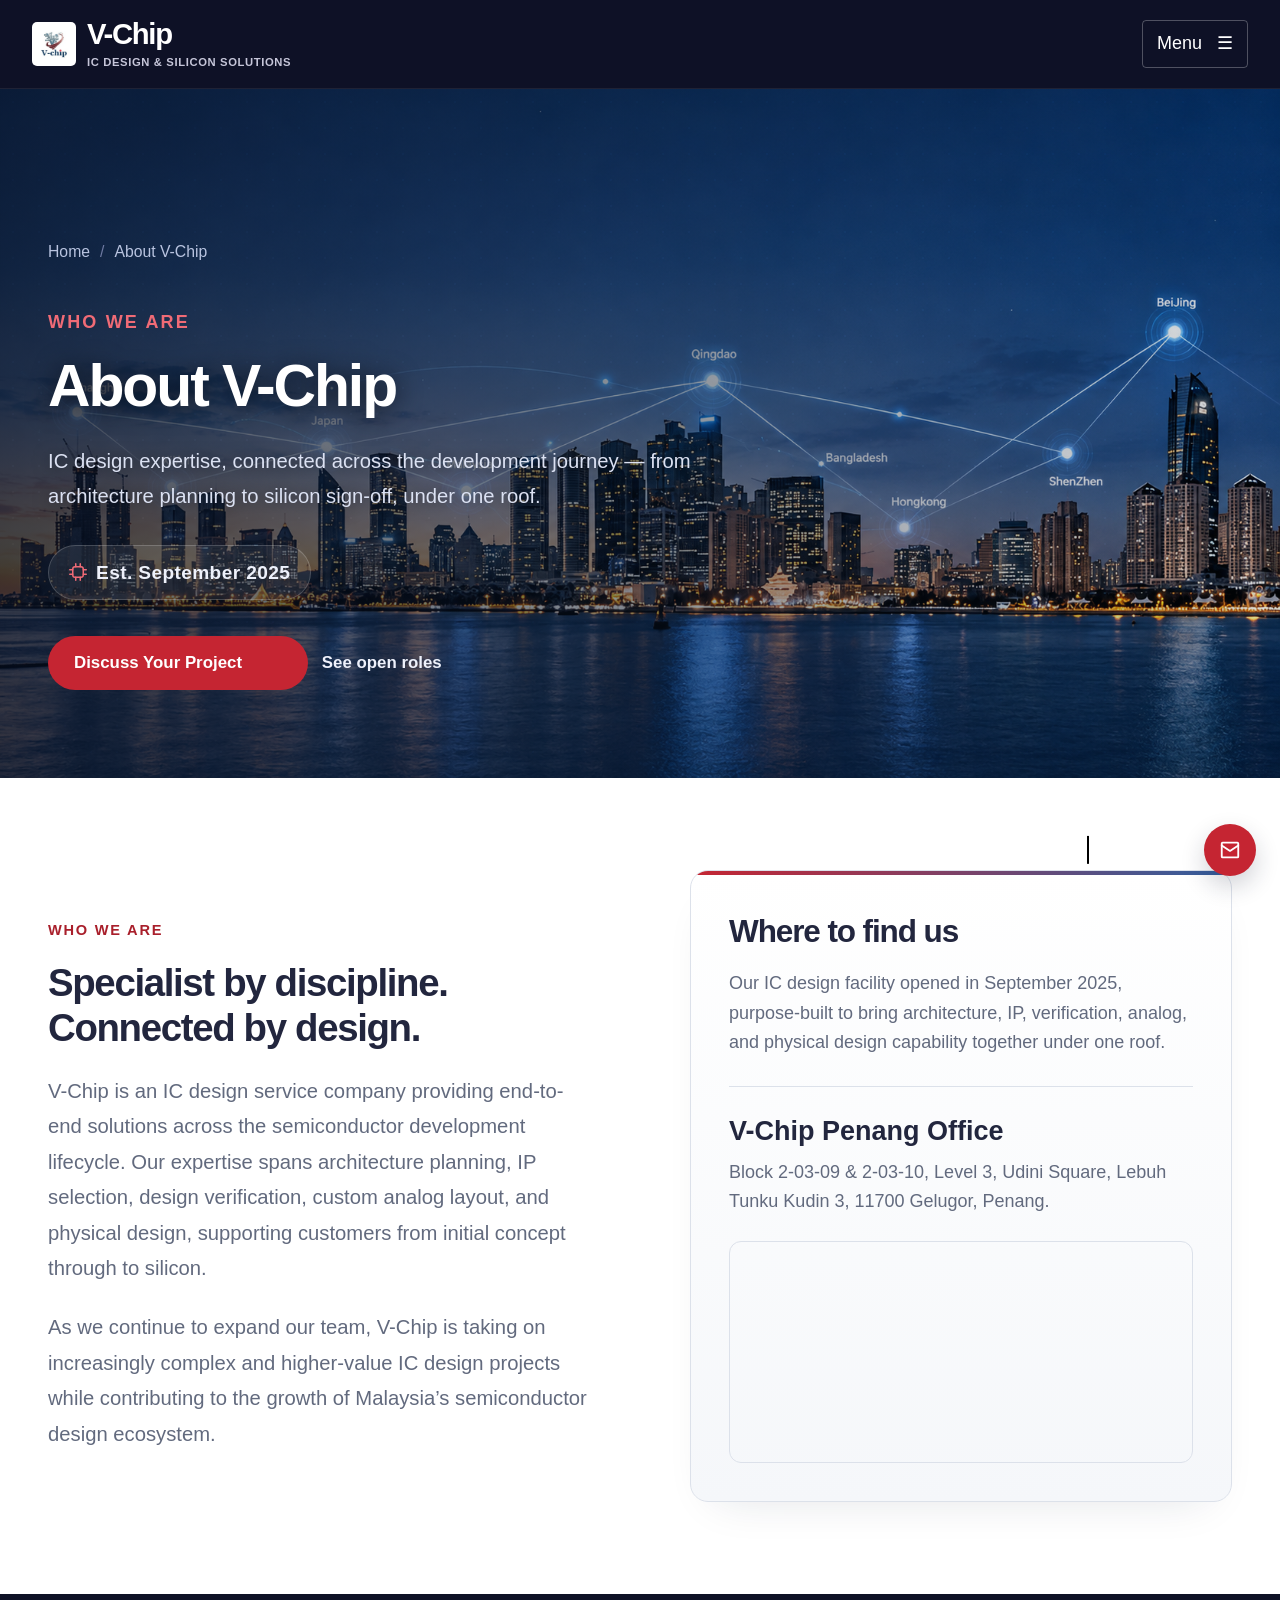
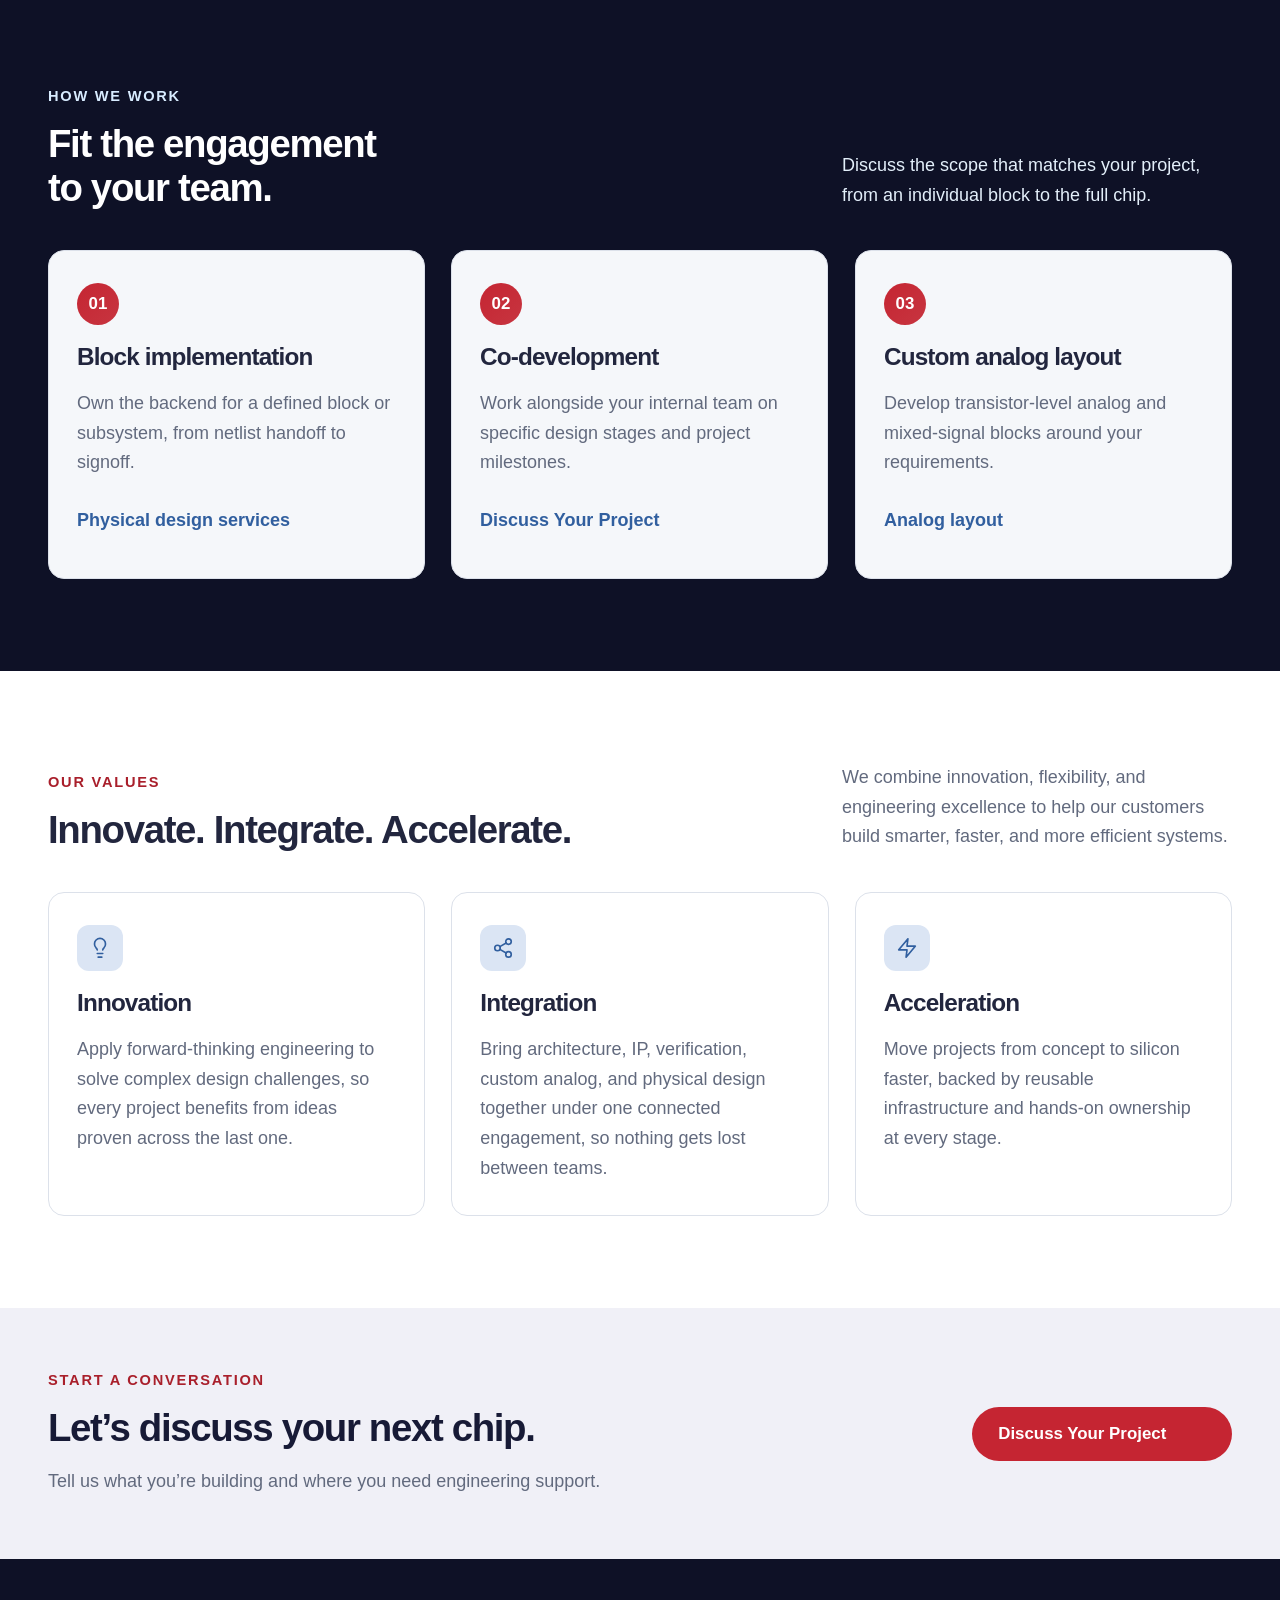
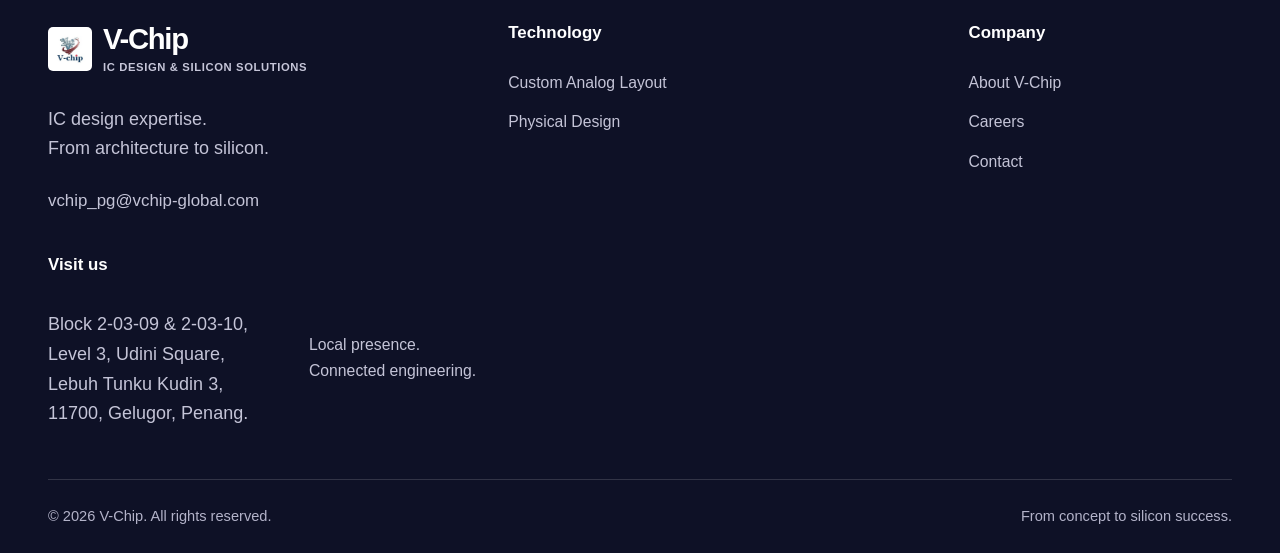
==== commit ddc65236: "Merge branch 'main' of https://github.com/GY523/company-website # Conflicts: #	about.html #	analog-d" ====
--- a/about.html
+++ b/about.html
@@ -145,7 +145,7 @@
               V-Chip is an IC design service company
               providing end-to-end solutions across the semiconductor development lifecycle.
               Our expertise spans architecture planning, IP selection, design verification,
-              custom analog design, and physical design, supporting customers from
+              custom analog layout, and physical design, supporting customers from
               initial concept through to silicon.
             </p>
             <p class="section-copy">
@@ -231,13 +231,13 @@
             </article>
             <article>
               <span class="step-number">03</span>
-              <h3>Custom analog design</h3>
+              <h3>Custom analog layout</h3>
               <p>
                 Develop transistor-level analog and mixed-signal blocks around
                 your requirements.
               </p>
               <a class="text-link" href="analog-design.html"
-                >Analog design
+                >Analog layout
                 <svg
                   class="link-arrow"
                   aria-hidden="true"
@@ -254,30 +254,61 @@
         <div class="container">
           <div class="section-heading">
             <div>
-              <p class="eyebrow">Our approach</p>
-              <h2>Engineering with purpose.</h2>
+              <p class="eyebrow">Our values</p>
+              <h2>Innovate. Integrate. Accelerate.</h2>
             </div>
+            <p>
+              We combine innovation, flexibility, and engineering excellence
+              to help our customers build smarter, faster, and more
+              efficient systems.
+            </p>
           </div>
           <div class="engagement-grid engagement-grid--cards engagement-grid--values">
             <article>
-              <h3>Precision</h3>
-              <p>
-                Ground design decisions in the specification, from architecture
-                through implementation.
-              </p>
-            </article>
-            <article>
-              <h3>Collaboration</h3>
-              <p>
-                Keep responsibilities, project reviews, and deliverables clear
-                between teams.
-              </p>
-            </article>
-            <article>
-              <h3>Continuity</h3>
-              <p>
-                Connect design stages so the next team has the context it needs
-                to move forward.
+              <span class="value-icon" aria-hidden="true">
+                <svg viewBox="0 0 24 24">
+                  <path
+                    d="M15 14c.2-1 .7-1.7 1.5-2.5C17.7 10.2 18 9 18 7.5a6 6 0 0 0-12 0c0 1.5.3 2.7 1.5 4 .8.8 1.3 1.5 1.5 2.5"
+                  ></path>
+                  <path d="M9 18h6"></path>
+                  <path d="M10 22h4"></path>
+                </svg>
+              </span>
+              <h3>Innovation</h3>
+              <p>
+                Apply forward-thinking engineering to solve complex design
+                challenges, so every project benefits from ideas proven
+                across the last one.
+              </p>
+            </article>
+            <article>
+              <span class="value-icon" aria-hidden="true">
+                <svg viewBox="0 0 24 24">
+                  <circle cx="18" cy="5" r="3"></circle>
+                  <circle cx="6" cy="12" r="3"></circle>
+                  <circle cx="18" cy="19" r="3"></circle>
+                  <line x1="8.6" y1="10.5" x2="15.4" y2="6.5"></line>
+                  <line x1="8.6" y1="13.5" x2="15.4" y2="17.5"></line>
+                </svg>
+              </span>
+              <h3>Integration</h3>
+              <p>
+                Bring architecture, IP, verification, custom analog, and
+                physical design together under one connected engagement, so
+                nothing gets lost between teams.
+              </p>
+            </article>
+            <article>
+              <span class="value-icon" aria-hidden="true">
+                <svg viewBox="0 0 24 24">
+                  <path d="M13 2 3 14h9l-1 8 10-12h-9l1-8Z"></path>
+                </svg>
+              </span>
+              <h3>Acceleration</h3>
+              <p>
+                Move projects from concept to silicon faster, backed by
+                reusable infrastructure and hands-on ownership at every
+                stage.
               </p>
             </article>
           </div>
@@ -341,7 +372,7 @@
               <li>
                 <a href="design-verification.html">Design Verification</a>
               </li>
-              <li><a href="analog-design.html">Custom Analog Design</a></li>
+              <li><a href="analog-design.html">Custom Analog Layout</a></li>
               <li><a href="physical-design.html">Physical Design</a></li>
               <li>
                 <a href="ip-product-development.html"
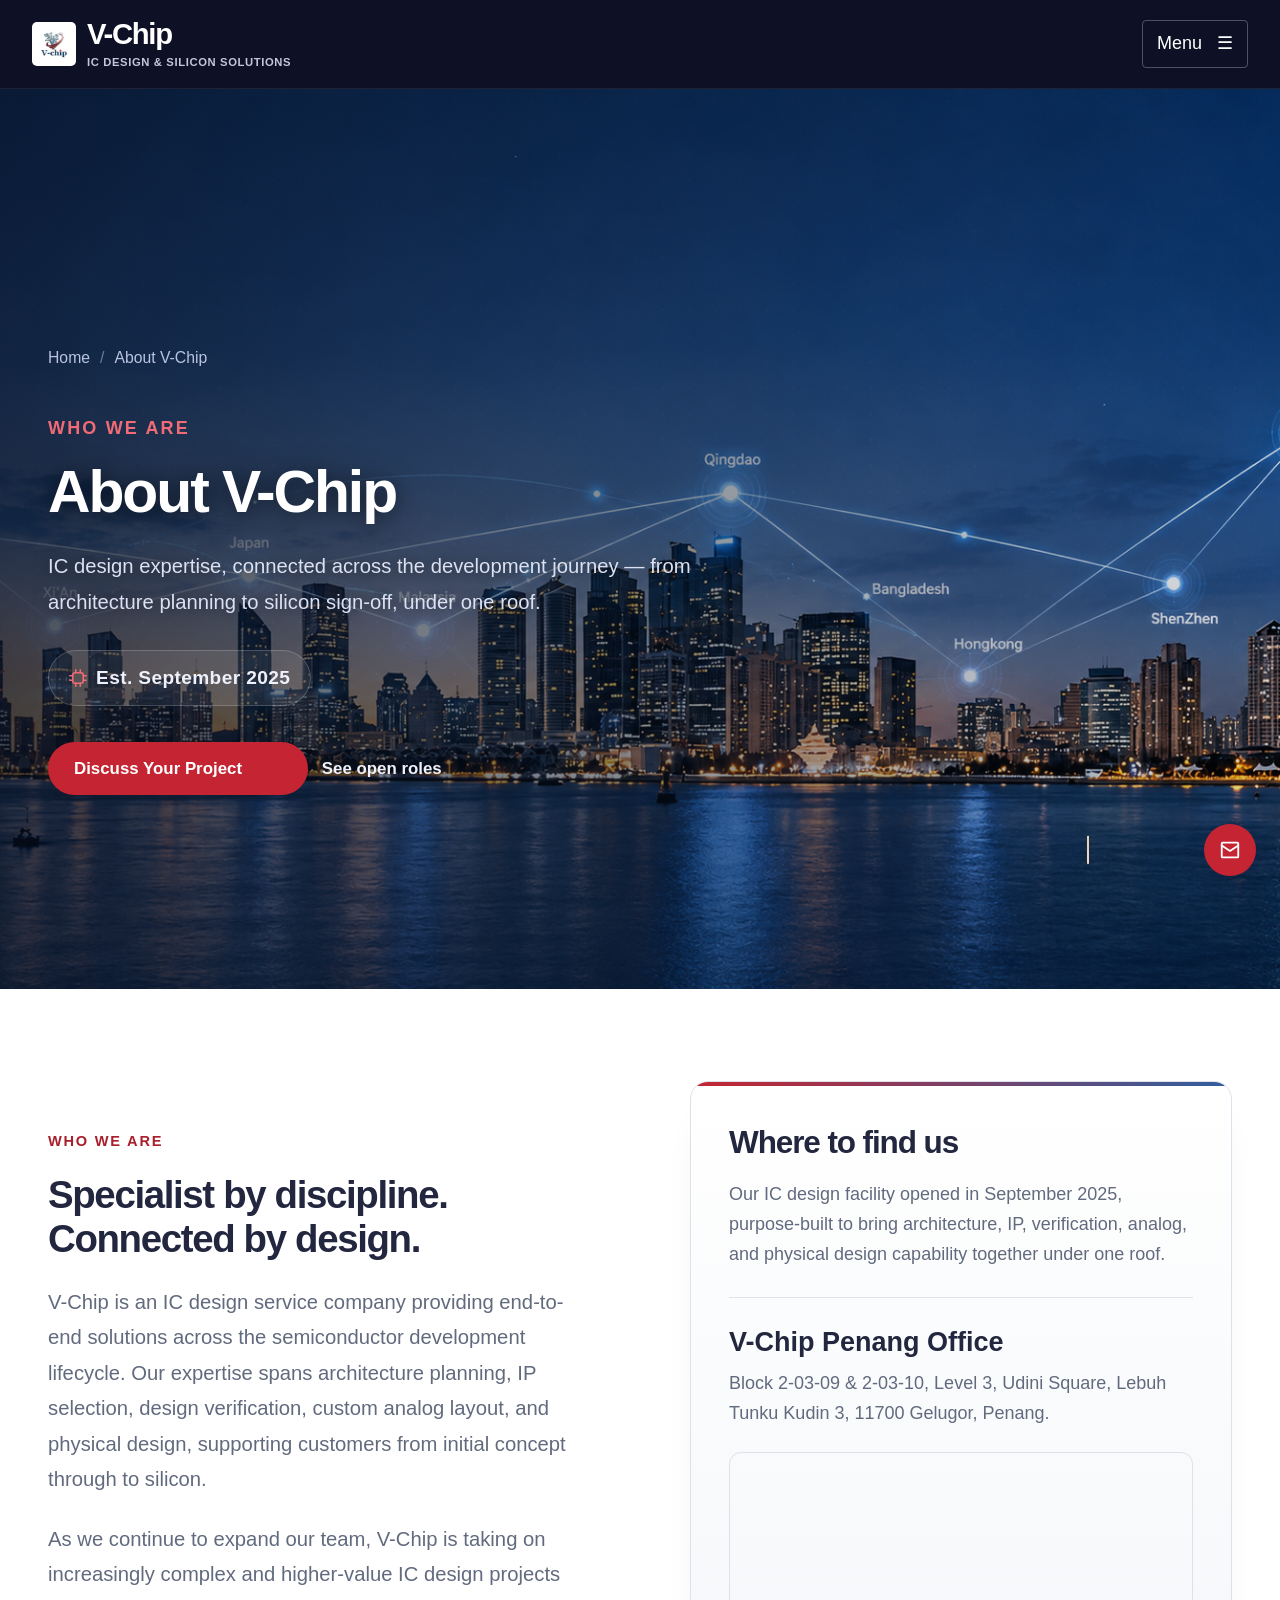
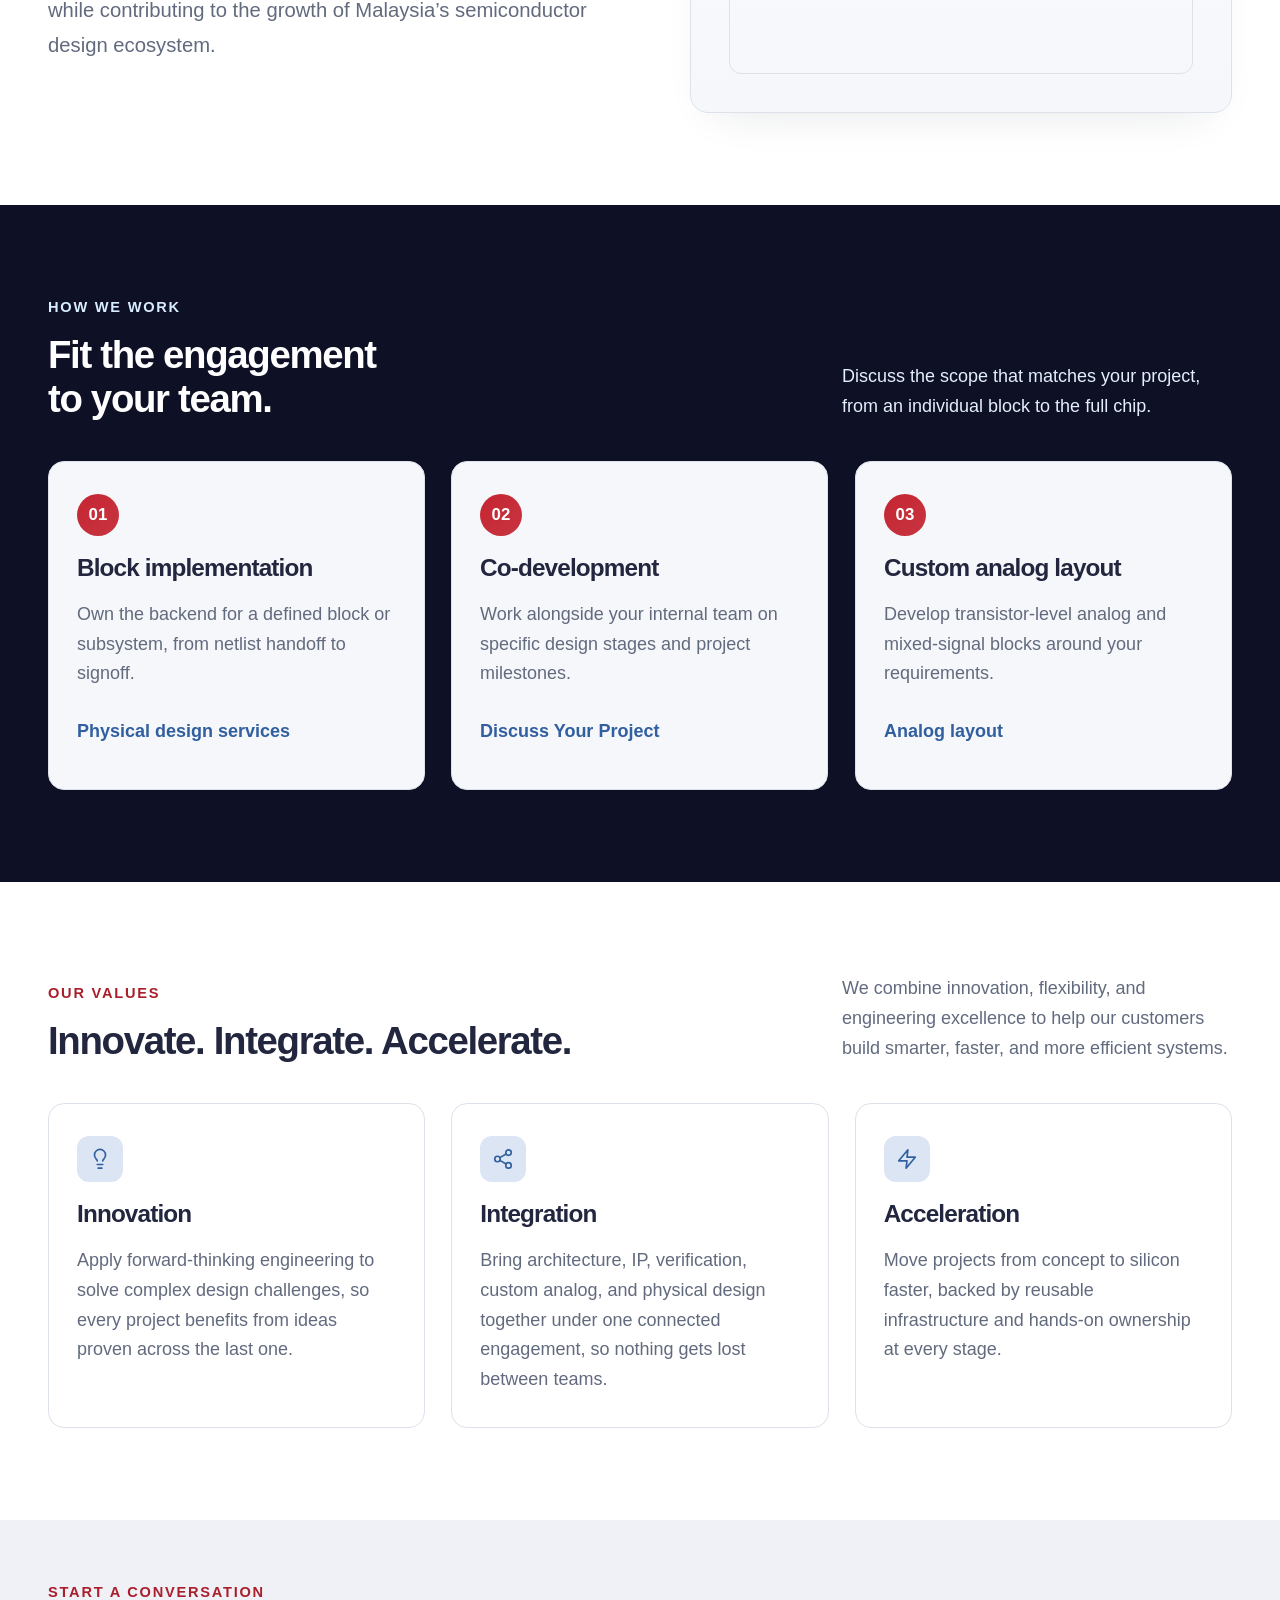
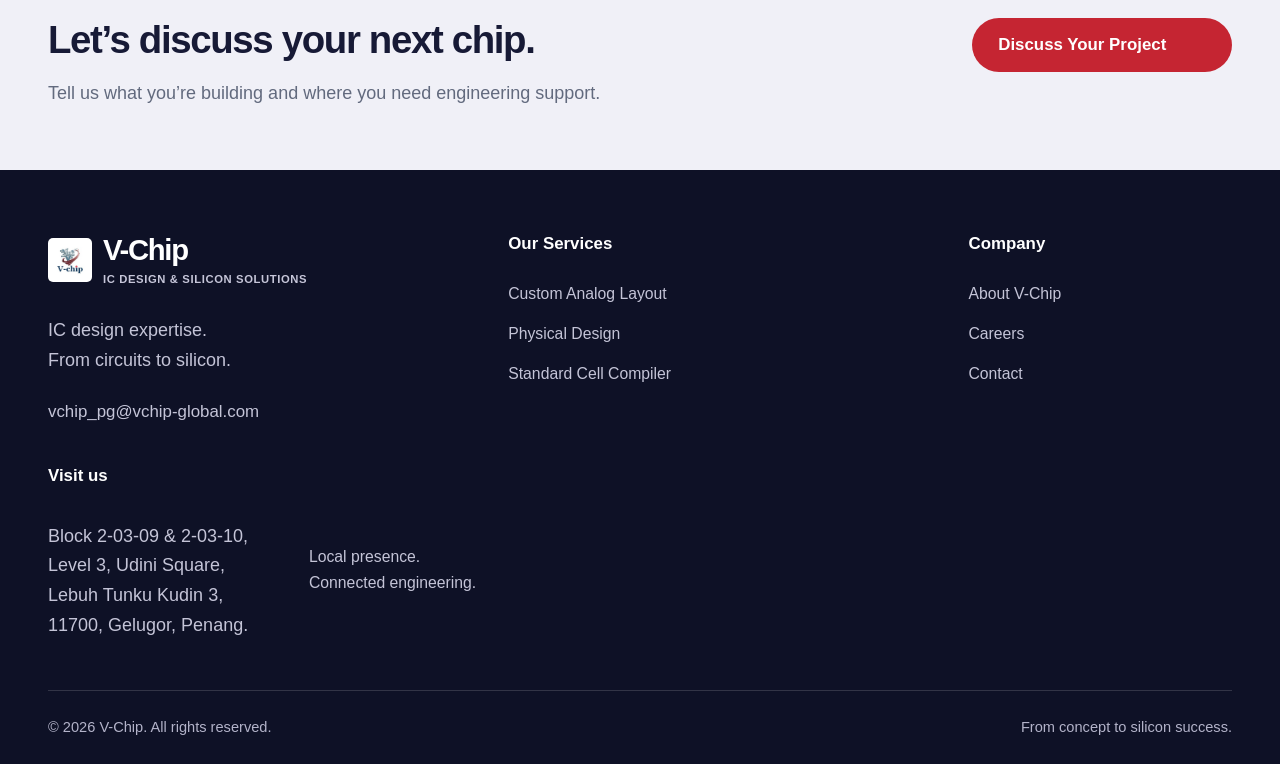
==== commit 4bdde9cf: "Footers updated, format newly added services page file with prettier" ====
--- a/about.html
+++ b/about.html
@@ -353,7 +353,7 @@
                 ></span
               ></a
             >
-            <p>IC design expertise.<br>From architecture to silicon.</p>
+            <p>IC design expertise.<br>From circuits to silicon.</p>
             <a
               class="footer-email"
               href="mailto:vchip_pg@vchip-global.com?subject=V-Chip%20Project%20Enquiry"
@@ -361,25 +361,11 @@
             >
           </div>
           <div>
-            <h2>Technology</h2>
+            <h2>Our Services</h2>
             <ul>
-              <li>
-                <a href="architecture-planning.html">Architecture Planning</a>
-              </li>
-              <li>
-                <a href="ip-selection.html">IP Selection &amp; Integration</a>
-              </li>
-              <li>
-                <a href="design-verification.html">Design Verification</a>
-              </li>
-              <li><a href="analog-design.html">Custom Analog Layout</a></li>
-              <li><a href="physical-design.html">Physical Design</a></li>
-              <li>
-                <a href="ip-product-development.html"
-                  >IP &amp; Product Development</a
-                >
-              </li>
-              <li><a href="chip-design.html">Chip Design Services</a></li>
+              <li><a href="our-services.html#custom-analog-layout">Custom Analog Layout</a></li>
+              <li><a href="our-services.html#physical-design">Physical Design</a></li>
+              <li><a href="our-services.html#standard-cell-compiler">Standard Cell Compiler</a></li>
             </ul>
           </div>
           <div>
--- a/styles.css
+++ b/styles.css
@@ -703,6 +703,10 @@
 }
 /* Inner pages */
 .page-hero {
+  display: flex;
+  min-height: 100vh;
+  min-height: 100svh;
+  align-items: center;
   padding-block: 34px 64px;
   background: var(--surface);
   border-bottom: 1px solid var(--line);
@@ -915,6 +919,31 @@
   flex-direction: column;
   gap: 18px;
   margin-top: 26px;
+}
+.form-hint {
+  margin-top: -6px;
+  color: var(--blue);
+  font-size: 0.8125rem;
+  font-weight: 650;
+}
+.form-hint span {
+  display: inline-block;
+  transition: transform var(--motion-fast);
+}
+.form-more {
+  display: grid;
+  grid-template-rows: 0fr;
+  transition: grid-template-rows var(--motion-smooth);
+}
+.form-more.is-open {
+  grid-template-rows: 1fr;
+}
+.form-more-inner {
+  display: flex;
+  flex-direction: column;
+  gap: 18px;
+  min-height: 0;
+  overflow: hidden;
 }
 .form-field {
   display: flex;
@@ -1492,6 +1521,9 @@
   .footer-brand {
     grid-column: 1/-1;
   }
+  .footer-grid > div:last-child {
+    grid-column: 1/-1;
+  }
   .footer-bottom {
     flex-direction: column;
     gap: 10px;
@@ -1974,96 +2006,169 @@
     transform: translateX(calc(-100% - var(--trust-cycle-gap)));
   }
 }
-.stats-panel {
+.expertise-overview {
+  background: var(--surface);
+}
+.expertise-overview-grid {
   display: grid;
-  grid-template-columns: minmax(220px, 0.85fr) minmax(0, 1.15fr);
-  grid-template-rows: auto 1fr;
-  gap: 18px;
-  min-width: 0;
-}
-.stats-cell {
-  min-width: 0;
-  padding: 30px 34px;
-  border: 1px solid #ffffff14;
+  grid-template-columns: repeat(4, minmax(0, 1fr));
+  gap: 24px;
+  margin-top: 56px;
+}
+.expertise-overview-card {
+  padding: 32px 26px;
+  border: 1px solid #e6e6ef;
   border-radius: 14px;
-  background:
-    radial-gradient(circle at 100% 0, #4c18213d, transparent 45%), #100c11;
-  color: white;
-  box-shadow: 0 15px 40px #171a3618;
-}
-.stats-cell--fields {
-  grid-row: 1 / 3;
-}
-.stats-cell--heading {
-  display: flex;
-  flex-direction: column;
+  background: #fff;
+  box-shadow: 0 10px 26px -22px #17203614;
+  --reveal-delay: 0ms;
+  transition:
+    border-color var(--motion-fast),
+    box-shadow var(--motion-smooth),
+    transform var(--motion-smooth);
+}
+.expertise-overview-card:hover {
+  border-color: #c7d3e6;
+  box-shadow: 0 16px 34px -20px #17203622;
+  transform: translateY(-4px);
+}
+.expertise-overview-card:nth-child(2) {
+  --reveal-delay: 100ms;
+}
+.expertise-overview-card:nth-child(3) {
+  --reveal-delay: 200ms;
+}
+.expertise-overview-card:nth-child(4) {
+  --reveal-delay: 300ms;
+}
+.expertise-overview-icon {
+  display: inline-flex;
+  align-items: center;
   justify-content: center;
-}
-.stats-cell--heading .eyebrow {
-  margin-bottom: 0;
-  color: #9094a8;
-  font-size: 0.75rem;
-  font-weight: 650;
-  letter-spacing: 0.18em;
-  text-transform: uppercase;
-}
-.stats-cell--heading h2 {
-  max-width: 20ch;
-  margin-top: 12px;
-  color: white;
-  font-size: clamp(1.5rem, 2.1vw, 1.9rem);
-}
-.capability-label {
-  color: #9094a8;
-  font-size: 0.75rem;
-  font-weight: 650;
-  letter-spacing: 0.14em;
-  text-transform: uppercase;
-}
-.node-badges {
-  display: grid;
-  grid-template-columns: repeat(2, minmax(0, 1fr));
-  gap: 10px;
-  margin-top: 14px;
-  padding: 0;
-  list-style: none;
-}
-.node-badges li {
-  padding: 7px 14px;
-  border: 1px solid #ffffff22;
-  border-radius: 20px;
-  background: #ffffff0d;
-  color: #fff;
-  font-size: 0.875rem;
-  font-weight: 700;
-  letter-spacing: -0.01em;
-  text-align: center;
-}
-.field-list {
-  display: grid;
-  grid-template-columns: repeat(2, minmax(0, 1fr));
-  gap: 10px 18px;
-  margin-top: 14px;
-  padding: 0;
-  list-style: none;
-}
-.field-list li {
-  display: flex;
-  align-items: center;
-  gap: 10px;
-  color: #d6d8e4;
-  font-size: 0.875rem;
-  font-weight: 600;
-}
-.field-list svg {
-  flex-shrink: 0;
-  width: 20px;
-  height: 20px;
+  width: 44px;
+  height: 44px;
+  margin-bottom: 20px;
+  border-radius: 10px;
+}
+.expertise-overview-icon svg {
+  width: 22px;
+  height: 22px;
   fill: none;
-  stroke: #72a6ed;
+  stroke: currentColor;
   stroke-width: 1.8;
   stroke-linecap: round;
   stroke-linejoin: round;
+}
+.expertise-overview-card--architecture .expertise-overview-icon {
+  background: #fdf1e6;
+  color: #c9822f;
+}
+.expertise-overview-card--frontend .expertise-overview-icon {
+  background: #e8f0fc;
+  color: #3f7fd1;
+}
+.expertise-overview-card--physical .expertise-overview-icon {
+  background: #e7f7ef;
+  color: #2f9e6f;
+}
+.expertise-overview-card--verification .expertise-overview-icon {
+  background: #f2ecfc;
+  color: #8b5fd6;
+}
+.expertise-overview-card h3 {
+  margin-bottom: 16px;
+  color: var(--text);
+  font-size: 1.0625rem;
+  font-weight: 700;
+  max-width: none;
+}
+.expertise-overview-card ul {
+  display: flex;
+  flex-direction: column;
+  gap: 10px;
+  margin: 0;
+  padding: 0;
+  list-style: none;
+}
+.expertise-overview-card li {
+  position: relative;
+  padding-left: 16px;
+  color: var(--muted);
+  font-size: 0.875rem;
+  line-height: 1.5;
+}
+.expertise-overview-card li::before {
+  content: "";
+  position: absolute;
+  left: 0;
+  top: 0.6em;
+  width: 5px;
+  height: 5px;
+  border-radius: 50%;
+  background: #c7cbd8;
+}
+.node-experience {
+  margin-top: 72px;
+  padding-top: 56px;
+  border-top: 1px solid var(--line);
+}
+.node-experience-heading {
+  text-align: center;
+}
+.node-experience-heading .eyebrow {
+  justify-content: center;
+  color: var(--muted);
+}
+.node-experience-heading .section-copy {
+  margin: 12px auto 0;
+}
+.node-track {
+  position: relative;
+  display: flex;
+  align-items: center;
+  justify-content: center;
+  gap: clamp(16px, 4vw, 56px);
+  max-width: 720px;
+  margin: 48px auto 0;
+  padding: 0;
+  list-style: none;
+}
+.node-track::before {
+  content: "";
+  position: absolute;
+  left: 38px;
+  right: 38px;
+  top: 50%;
+  height: 1px;
+  background: linear-gradient(
+    90deg,
+    transparent,
+    #d5dae6 12%,
+    #d5dae6 88%,
+    transparent
+  );
+  transform: translateY(-50%);
+  z-index: 0;
+}
+.node-track li {
+  position: relative;
+  z-index: 1;
+}
+.node-pill {
+  display: inline-flex;
+  align-items: center;
+  justify-content: center;
+  min-width: 76px;
+  height: 56px;
+  padding: 0 18px;
+  border: 1px solid #dfe3ee;
+  border-radius: 999px;
+  background: #fff;
+  box-shadow: 0 8px 20px -12px #17203630;
+  color: var(--navy);
+  font-size: 1.0625rem;
+  font-weight: 800;
+  letter-spacing: -0.01em;
 }
 .hero-diagram {
   border-radius: 14px;
@@ -2536,7 +2641,8 @@
   color: #c4c4d7;
 }
 .page-hero-physical,
-.page-hero-analog {
+.page-hero-analog,
+.page-hero-generic {
   position: relative;
   isolation: isolate;
   background-position: center;
@@ -2552,8 +2658,15 @@
     linear-gradient(100deg, #0e1126ed 8%, #171a36d1 52%, #0e1126c4 100%),
     url("assets/images/v-chip-expertise-custom-analog-design.webp");
 }
+.page-hero-generic {
+  background-position: center 56%;
+  background-image:
+    linear-gradient(100deg, #0e1126ed 8%, #171a36d1 52%, #0e1126c4 100%),
+    url("assets/images/home-background.jpg");
+}
 .page-hero-physical h1,
-.page-hero-analog h1 {
+.page-hero-analog h1,
+.page-hero-generic h1 {
   text-shadow: 0 2px 20px #05050c99;
 }
 .deliverables,
@@ -2650,12 +2763,11 @@
   .welcome-copy .button {
     margin-top: 4px;
   }
-  .stats-panel {
-    grid-template-columns: minmax(0, 1fr);
-    grid-template-rows: none;
-  }
-  .stats-cell--fields {
-    grid-row: auto;
+  .expertise-overview-grid {
+    grid-template-columns: repeat(2, minmax(0, 1fr));
+  }
+  .node-track {
+    gap: clamp(12px, 3vw, 32px);
   }
   .welcome-grid .hero-diagram {
     max-width: 560px;
@@ -2719,8 +2831,15 @@
   .ecosystem-grid {
     grid-template-columns: minmax(0, 1fr);
   }
-  .field-list {
+  .expertise-overview-grid {
     grid-template-columns: minmax(0, 1fr);
+  }
+  .node-track {
+    flex-wrap: wrap;
+    row-gap: 16px;
+  }
+  .node-track::before {
+    display: none;
   }
   .header-inner {
     min-height: 74px;
@@ -2753,7 +2872,7 @@
   .applications-panel {
     padding: 30px;
   }
-  .stats-cell {
+  .expertise-overview-card {
     padding: 24px 22px;
   }
   .applications-panel h3 {
@@ -2984,9 +3103,6 @@
 }
 .welcome-copy .button {
   margin-top: 30px;
-}
-.welcome-grid .stats-panel {
-  margin-top: 2px;
 }
 .why-layout {
   display: grid;
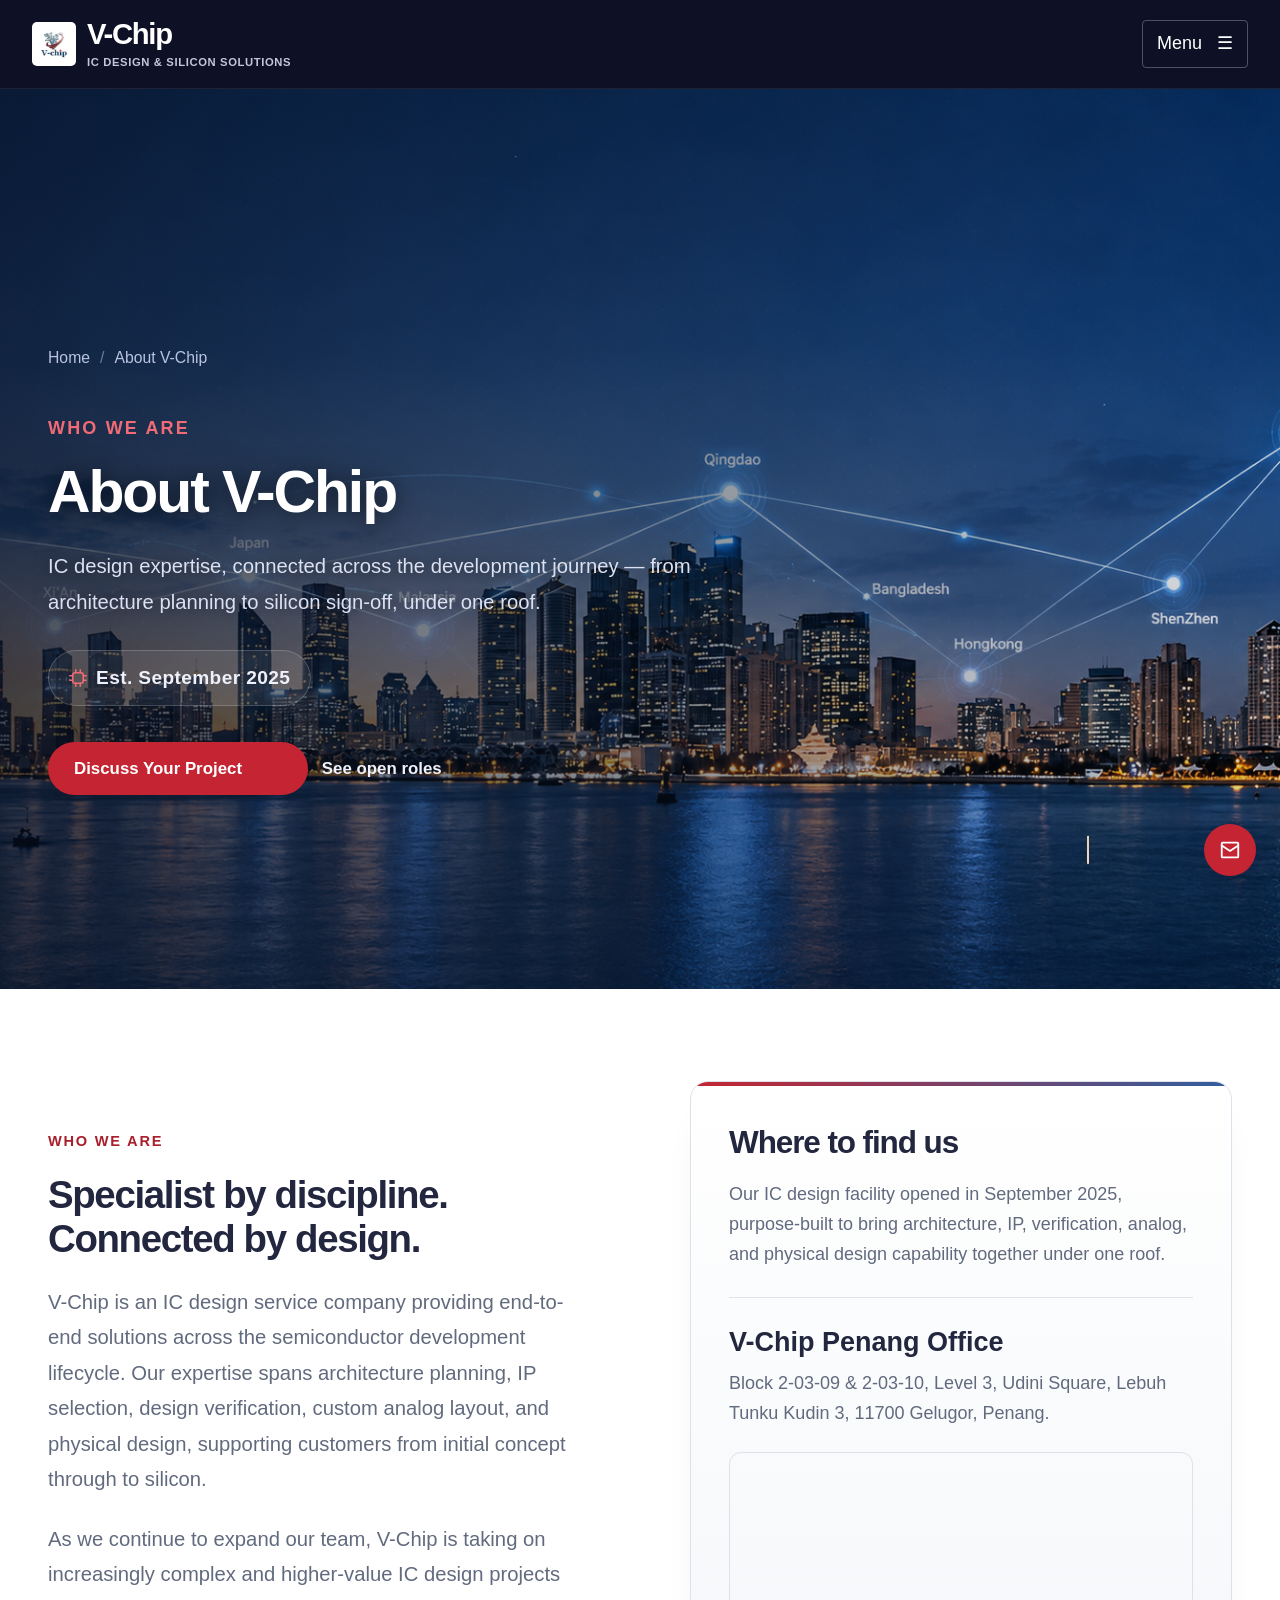
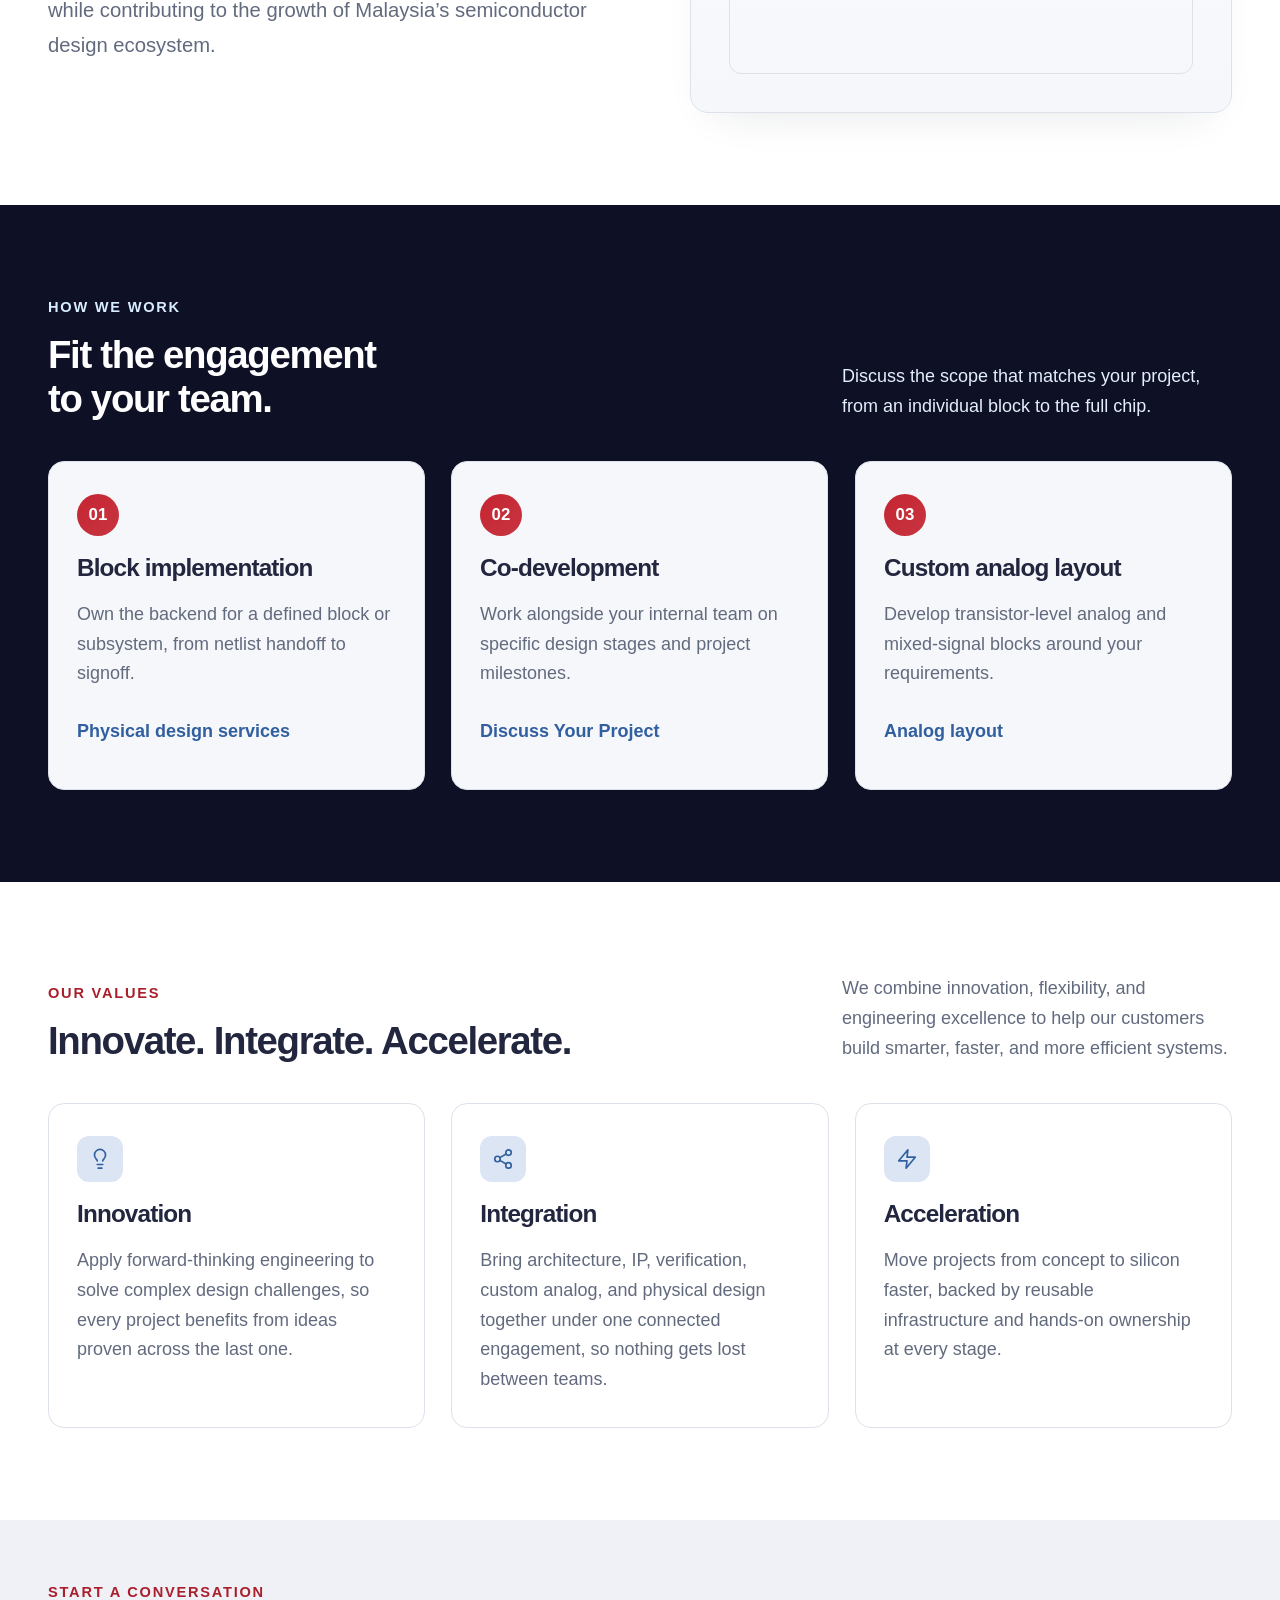
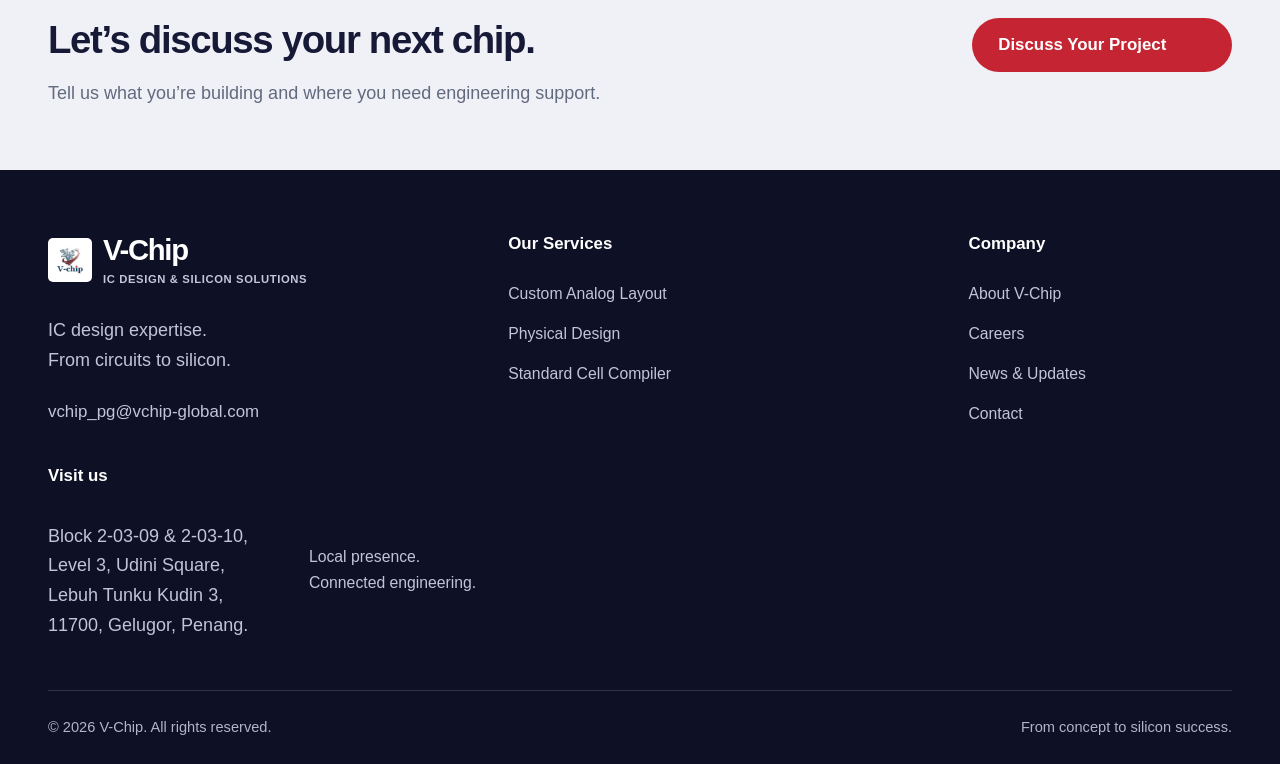
==== commit 0c371a51: "Add News & Updates to the Company nav dropdown and footer, sitewide The news.html page existed but w" ====
--- a/about.html
+++ b/about.html
@@ -68,6 +68,7 @@
                   <a href="about.html" aria-current="page">About V-Chip</a>
                 </li>
                 <li><a href="careers.html">Careers</a></li>
+                <li><a href="news.html">News &amp; Updates</a></li>
               </ul>
             </li>
             <li><a href="contact.html">Contact</a></li>
@@ -373,6 +374,7 @@
             <ul>
               <li><a href="about.html">About V-Chip</a></li>
               <li><a href="careers.html">Careers</a></li>
+              <li><a href="news.html">News &amp; Updates</a></li>
               <li><a href="contact.html">Contact</a></li>
             </ul>
           </div>
--- a/styles.css
+++ b/styles.css
@@ -635,46 +635,41 @@
   background: #fff;
   font-size: 0.9375rem;
 }
-.news-feature {
+.breadcrumb a {
+  transition: color var(--motion-fast);
+}
+.linkedin-feed {
   display: grid;
-  grid-template-columns: 230px 1fr;
-  gap: 50px;
-  padding: 36px 0;
-  border-block: 1px solid var(--line);
-}
-.news-dateline {
-  display: flex;
-  flex-direction: column;
-  align-items: flex-start;
-  gap: 10px;
+  grid-template-columns: repeat(3, minmax(0, 1fr));
+  gap: 24px;
+  margin-top: 48px;
+}
+.linkedin-embed {
+  min-height: 460px;
+  border-radius: 14px;
+  overflow: hidden;
+}
+.linkedin-embed:empty {
+  display: flex;
+  align-items: center;
+  justify-content: center;
+  padding: 24px;
+  border: 1px dashed var(--line);
+  background: var(--surface);
   color: var(--muted);
   font-size: 0.875rem;
-}
-.news-dateline > span:first-child {
-  color: var(--red);
-  font-weight: 650;
-}
-.news-copy h2,
-.news-copy h3 {
-  max-width: 800px;
-  font-size: clamp(1.5rem, 2.4vw, 2rem);
-  line-height: 1.3;
-}
-.news-copy h2 a,
-.news-copy h3 a,
-.breadcrumb a {
-  transition: color var(--motion-fast);
-}
-.news-copy h2 a:hover,
-.news-copy h3 a:hover {
-  color: var(--red);
-  text-decoration: underline;
-  text-underline-offset: 5px;
-}
-.news-copy p {
-  margin: 18px 0 12px;
-  max-width: 70ch;
-  color: var(--muted);
+  text-align: center;
+}
+.linkedin-embed:empty::before {
+  content: "LinkedIn post embed goes here";
+}
+.linkedin-embed iframe {
+  width: 100%;
+  border: none;
+}
+.linkedin-more {
+  margin-top: 40px;
+  text-align: center;
 }
 .cta-band {
   background: var(--navy);
@@ -1436,6 +1431,9 @@
   .section {
     padding-block: 64px;
   }
+  .linkedin-feed {
+    grid-template-columns: minmax(0, 1fr);
+  }
   .hero-grid {
     grid-template-columns: 1fr;
     gap: 40px;
@@ -1502,15 +1500,6 @@
     align-items: flex-start;
     flex-direction: column;
     gap: 28px;
-  }
-  .news-feature {
-    grid-template-columns: 1fr;
-    gap: 22px;
-  }
-  .news-dateline {
-    flex-direction: row;
-    flex-wrap: wrap;
-    gap: 10px 24px;
   }
   .careers-list {
     grid-template-columns: 1fr;
@@ -1657,12 +1646,6 @@
   .contact-panel,
   .deliverables {
     padding: 27px 24px;
-  }
-  .news-feature {
-    padding-block: 28px;
-  }
-  .news-dateline {
-    font-size: 0.8125rem;
   }
   .cta-band {
     padding-block: 46px;
@@ -2007,128 +1990,25 @@
   }
 }
 .expertise-overview {
-  background: var(--surface);
-}
-.expertise-overview-grid {
-  display: grid;
-  grid-template-columns: repeat(4, minmax(0, 1fr));
-  gap: 24px;
-  margin-top: 56px;
-}
-.expertise-overview-card {
-  padding: 32px 26px;
-  border: 1px solid #e6e6ef;
-  border-radius: 14px;
-  background: #fff;
-  box-shadow: 0 10px 26px -22px #17203614;
-  --reveal-delay: 0ms;
-  transition:
-    border-color var(--motion-fast),
-    box-shadow var(--motion-smooth),
-    transform var(--motion-smooth);
-}
-.expertise-overview-card:hover {
-  border-color: #c7d3e6;
-  box-shadow: 0 16px 34px -20px #17203622;
-  transform: translateY(-4px);
-}
-.expertise-overview-card:nth-child(2) {
-  --reveal-delay: 100ms;
-}
-.expertise-overview-card:nth-child(3) {
-  --reveal-delay: 200ms;
-}
-.expertise-overview-card:nth-child(4) {
-  --reveal-delay: 300ms;
-}
-.expertise-overview-icon {
-  display: inline-flex;
-  align-items: center;
+  background: var(--navy-dark);
+}
+.node-experience .centered-heading .eyebrow {
   justify-content: center;
-  width: 44px;
-  height: 44px;
-  margin-bottom: 20px;
-  border-radius: 10px;
-}
-.expertise-overview-icon svg {
-  width: 22px;
-  height: 22px;
-  fill: none;
-  stroke: currentColor;
-  stroke-width: 1.8;
-  stroke-linecap: round;
-  stroke-linejoin: round;
-}
-.expertise-overview-card--architecture .expertise-overview-icon {
-  background: #fdf1e6;
-  color: #c9822f;
-}
-.expertise-overview-card--frontend .expertise-overview-icon {
-  background: #e8f0fc;
-  color: #3f7fd1;
-}
-.expertise-overview-card--physical .expertise-overview-icon {
-  background: #e7f7ef;
-  color: #2f9e6f;
-}
-.expertise-overview-card--verification .expertise-overview-icon {
-  background: #f2ecfc;
-  color: #8b5fd6;
-}
-.expertise-overview-card h3 {
-  margin-bottom: 16px;
-  color: var(--text);
-  font-size: 1.0625rem;
-  font-weight: 700;
-  max-width: none;
-}
-.expertise-overview-card ul {
-  display: flex;
-  flex-direction: column;
-  gap: 10px;
-  margin: 0;
-  padding: 0;
-  list-style: none;
-}
-.expertise-overview-card li {
-  position: relative;
-  padding-left: 16px;
-  color: var(--muted);
-  font-size: 0.875rem;
-  line-height: 1.5;
-}
-.expertise-overview-card li::before {
-  content: "";
-  position: absolute;
-  left: 0;
-  top: 0.6em;
-  width: 5px;
-  height: 5px;
-  border-radius: 50%;
-  background: #c7cbd8;
-}
-.node-experience {
-  margin-top: 72px;
-  padding-top: 56px;
-  border-top: 1px solid var(--line);
-}
-.node-experience-heading {
-  text-align: center;
-}
-.node-experience-heading .eyebrow {
-  justify-content: center;
-  color: var(--muted);
-}
-.node-experience-heading .section-copy {
-  margin: 12px auto 0;
+  color: #9094a8;
+}
+.node-experience .centered-heading h2 {
+  color: #fff;
+}
+.node-experience .centered-heading > p:last-child {
+  color: #b7b9c7;
 }
 .node-track {
   position: relative;
   display: flex;
   align-items: center;
   justify-content: center;
-  gap: clamp(16px, 4vw, 56px);
-  max-width: 720px;
+  gap: clamp(12px, 2.5vw, 32px);
+  max-width: 960px;
   margin: 48px auto 0;
   padding: 0;
   list-style: none;
@@ -2143,8 +2023,8 @@
   background: linear-gradient(
     90deg,
     transparent,
-    #d5dae6 12%,
-    #d5dae6 88%,
+    #ffffff26 12%,
+    #ffffff26 88%,
     transparent
   );
   transform: translateY(-50%);
@@ -2158,13 +2038,13 @@
   display: inline-flex;
   align-items: center;
   justify-content: center;
-  min-width: 76px;
+  min-width: 72px;
   height: 56px;
-  padding: 0 18px;
-  border: 1px solid #dfe3ee;
+  padding: 0 16px;
+  border: 1px solid #ffffff1a;
   border-radius: 999px;
   background: #fff;
-  box-shadow: 0 8px 20px -12px #17203630;
+  box-shadow: 0 10px 24px -10px #00000055;
   color: var(--navy);
   font-size: 1.0625rem;
   font-weight: 800;
@@ -2673,9 +2553,6 @@
 .contact-panel {
   border-top-color: var(--red);
 }
-.news-dateline > span:first-child {
-  color: #a91f2b;
-}
 .header-inner {
   flex-wrap: wrap;
 }
@@ -2763,11 +2640,12 @@
   .welcome-copy .button {
     margin-top: 4px;
   }
-  .expertise-overview-grid {
-    grid-template-columns: repeat(2, minmax(0, 1fr));
-  }
   .node-track {
-    gap: clamp(12px, 3vw, 32px);
+    flex-wrap: wrap;
+    row-gap: 18px;
+  }
+  .node-track::before {
+    display: none;
   }
   .welcome-grid .hero-diagram {
     max-width: 560px;
@@ -2831,16 +2709,6 @@
   .ecosystem-grid {
     grid-template-columns: minmax(0, 1fr);
   }
-  .expertise-overview-grid {
-    grid-template-columns: minmax(0, 1fr);
-  }
-  .node-track {
-    flex-wrap: wrap;
-    row-gap: 16px;
-  }
-  .node-track::before {
-    display: none;
-  }
   .header-inner {
     min-height: 74px;
   }
@@ -2871,9 +2739,6 @@
   }
   .applications-panel {
     padding: 30px;
-  }
-  .expertise-overview-card {
-    padding: 24px 22px;
   }
   .applications-panel h3 {
     font-size: 2rem;
